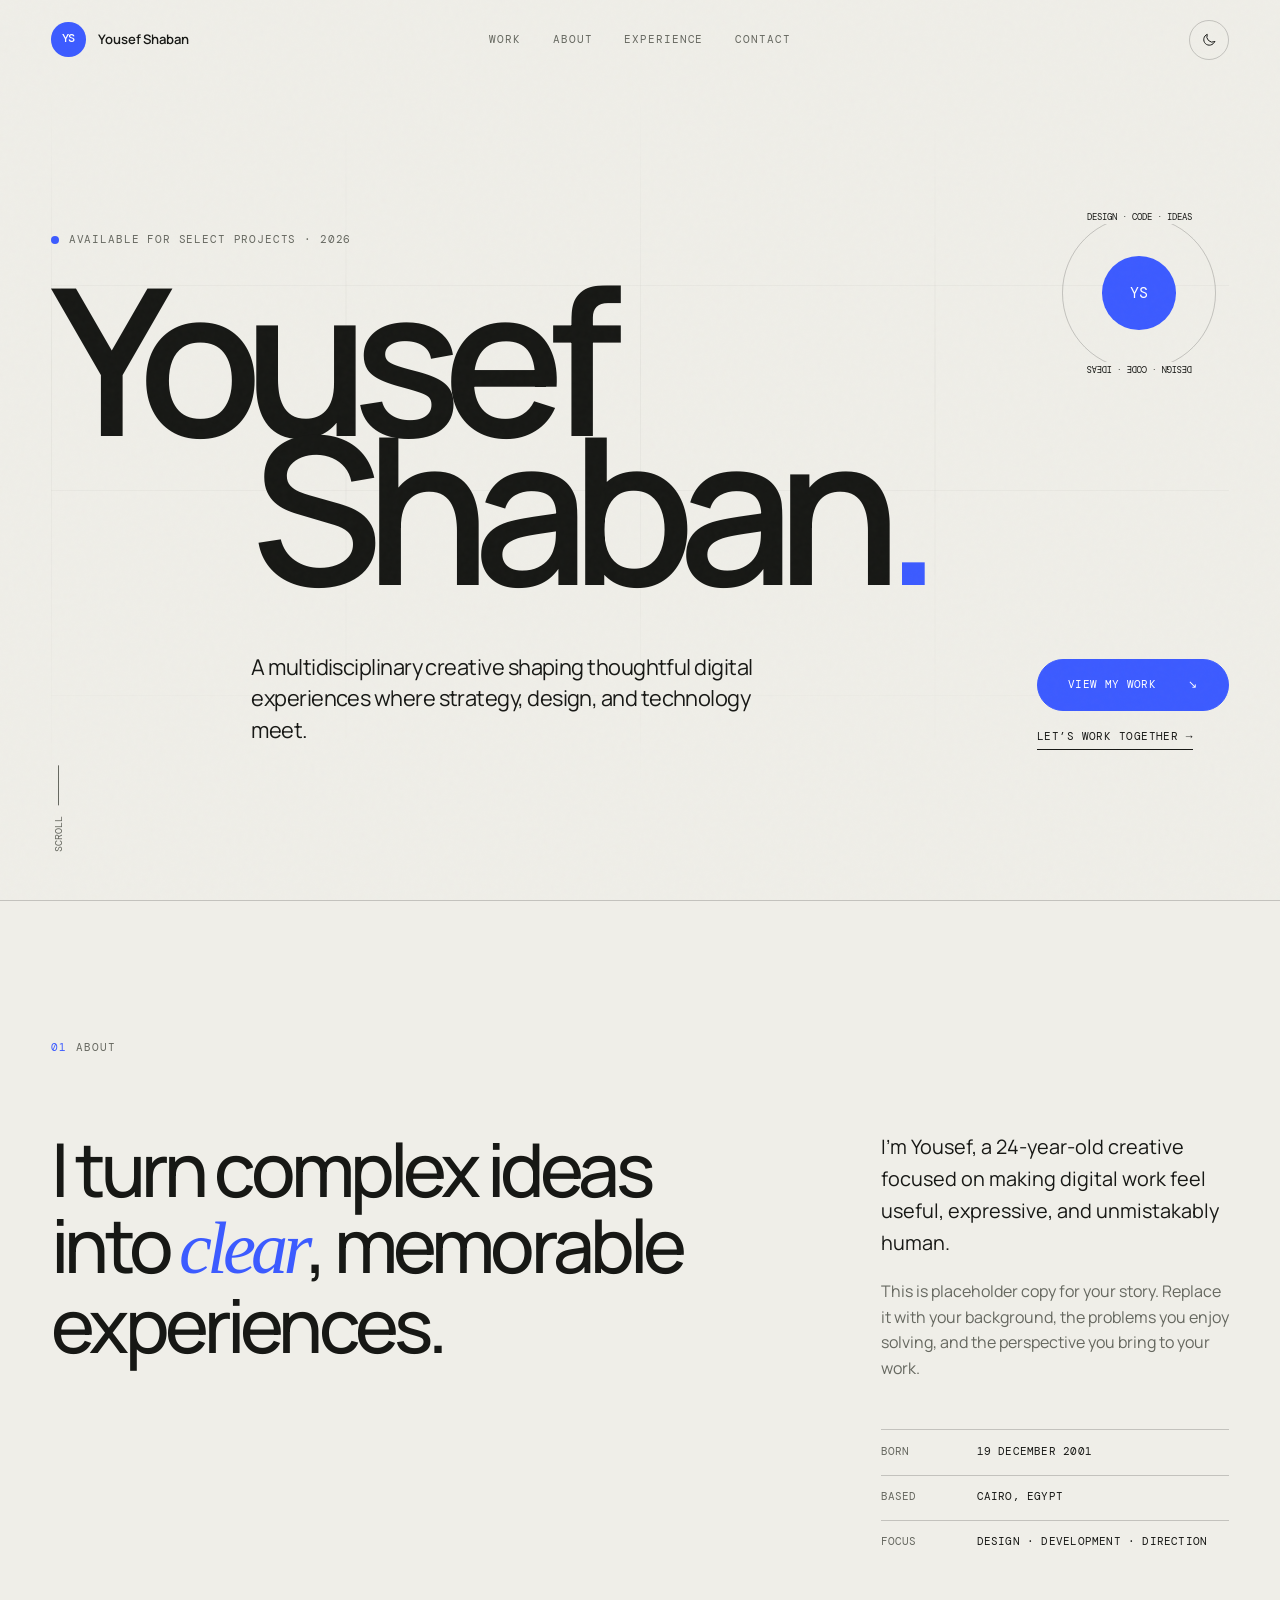
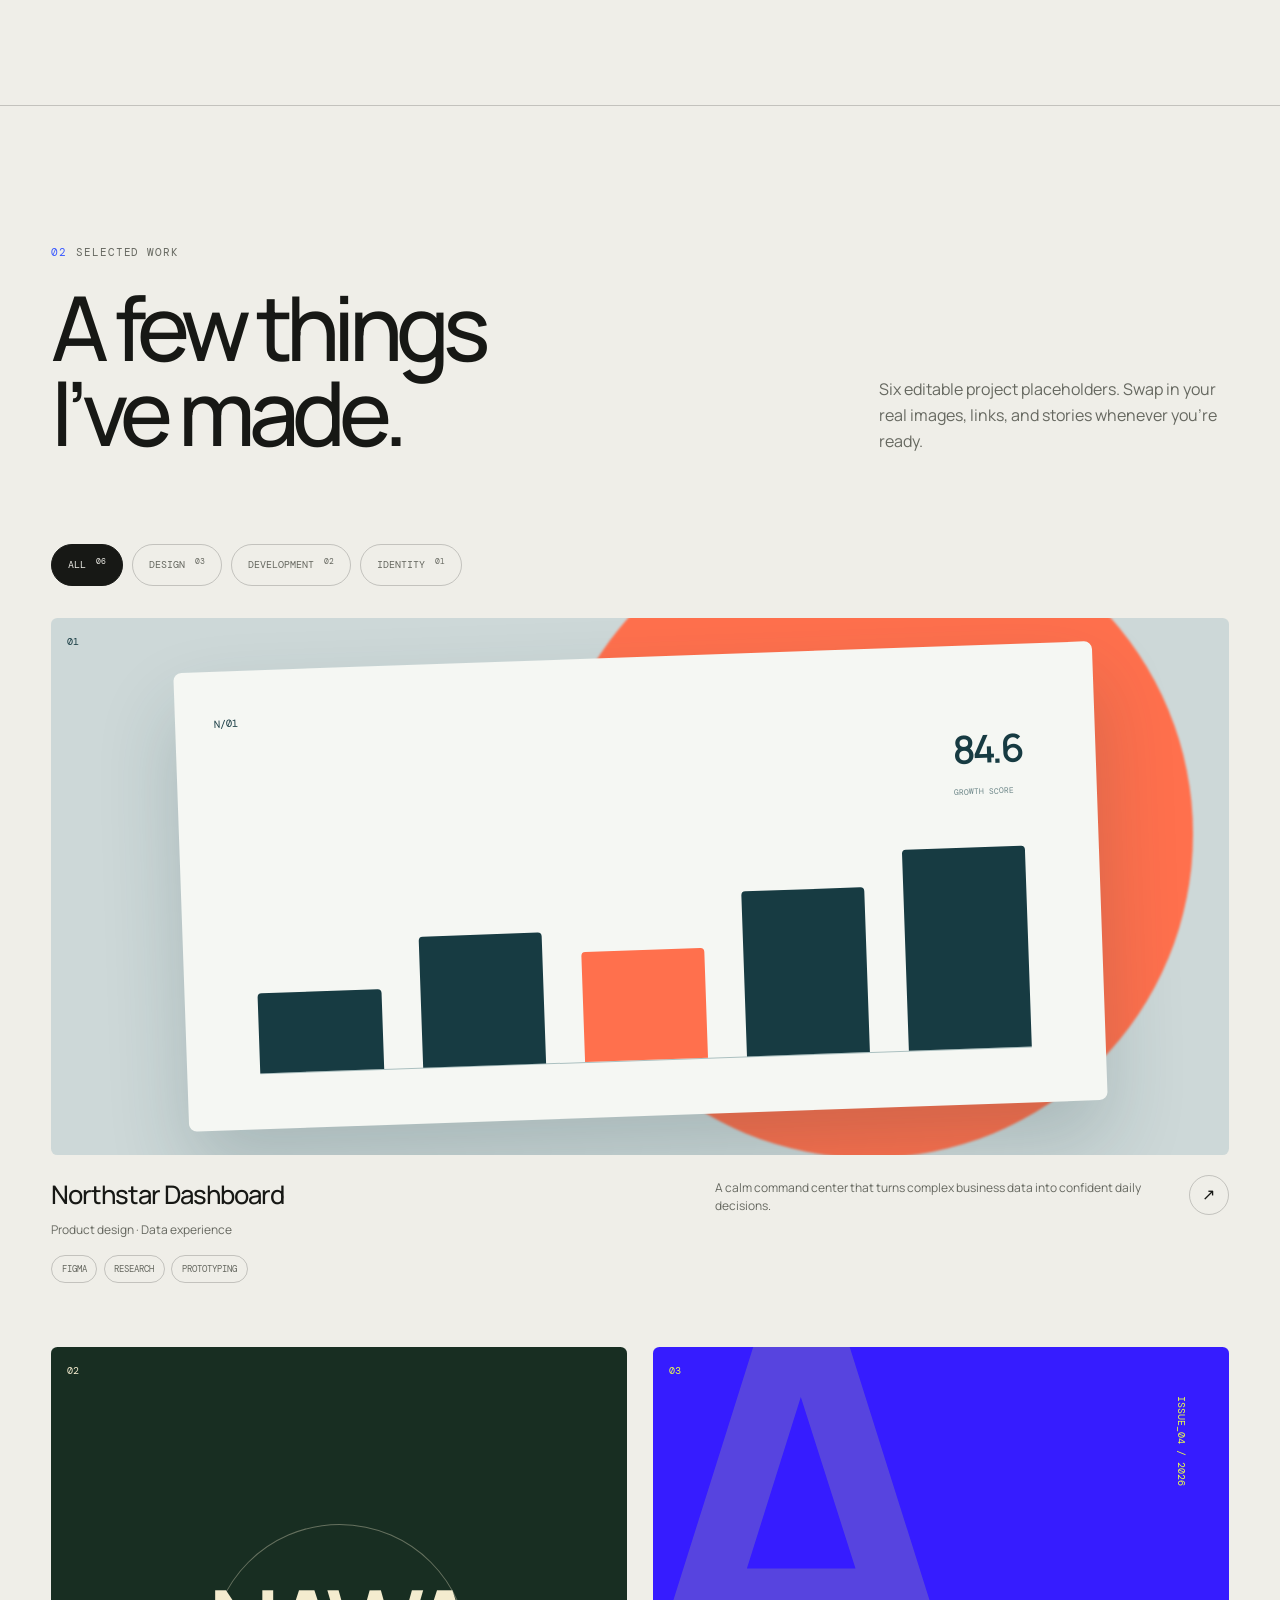
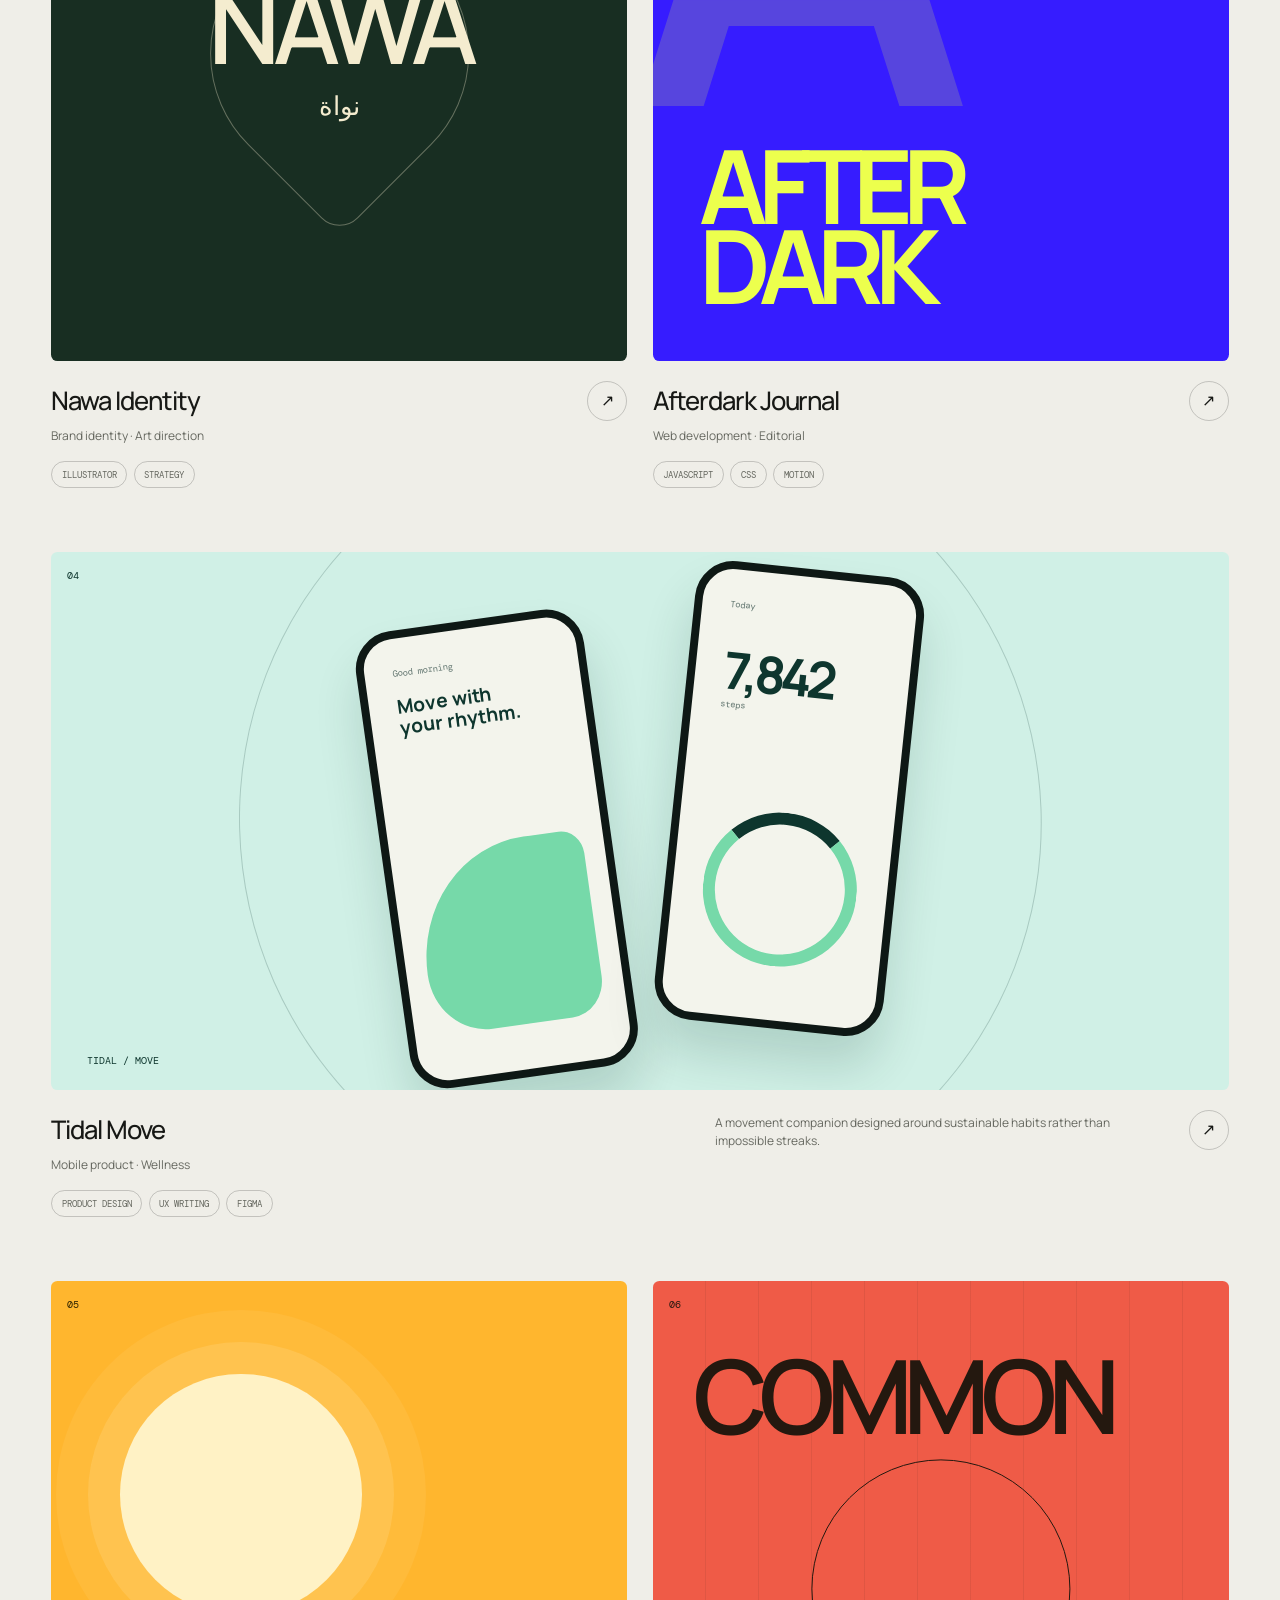
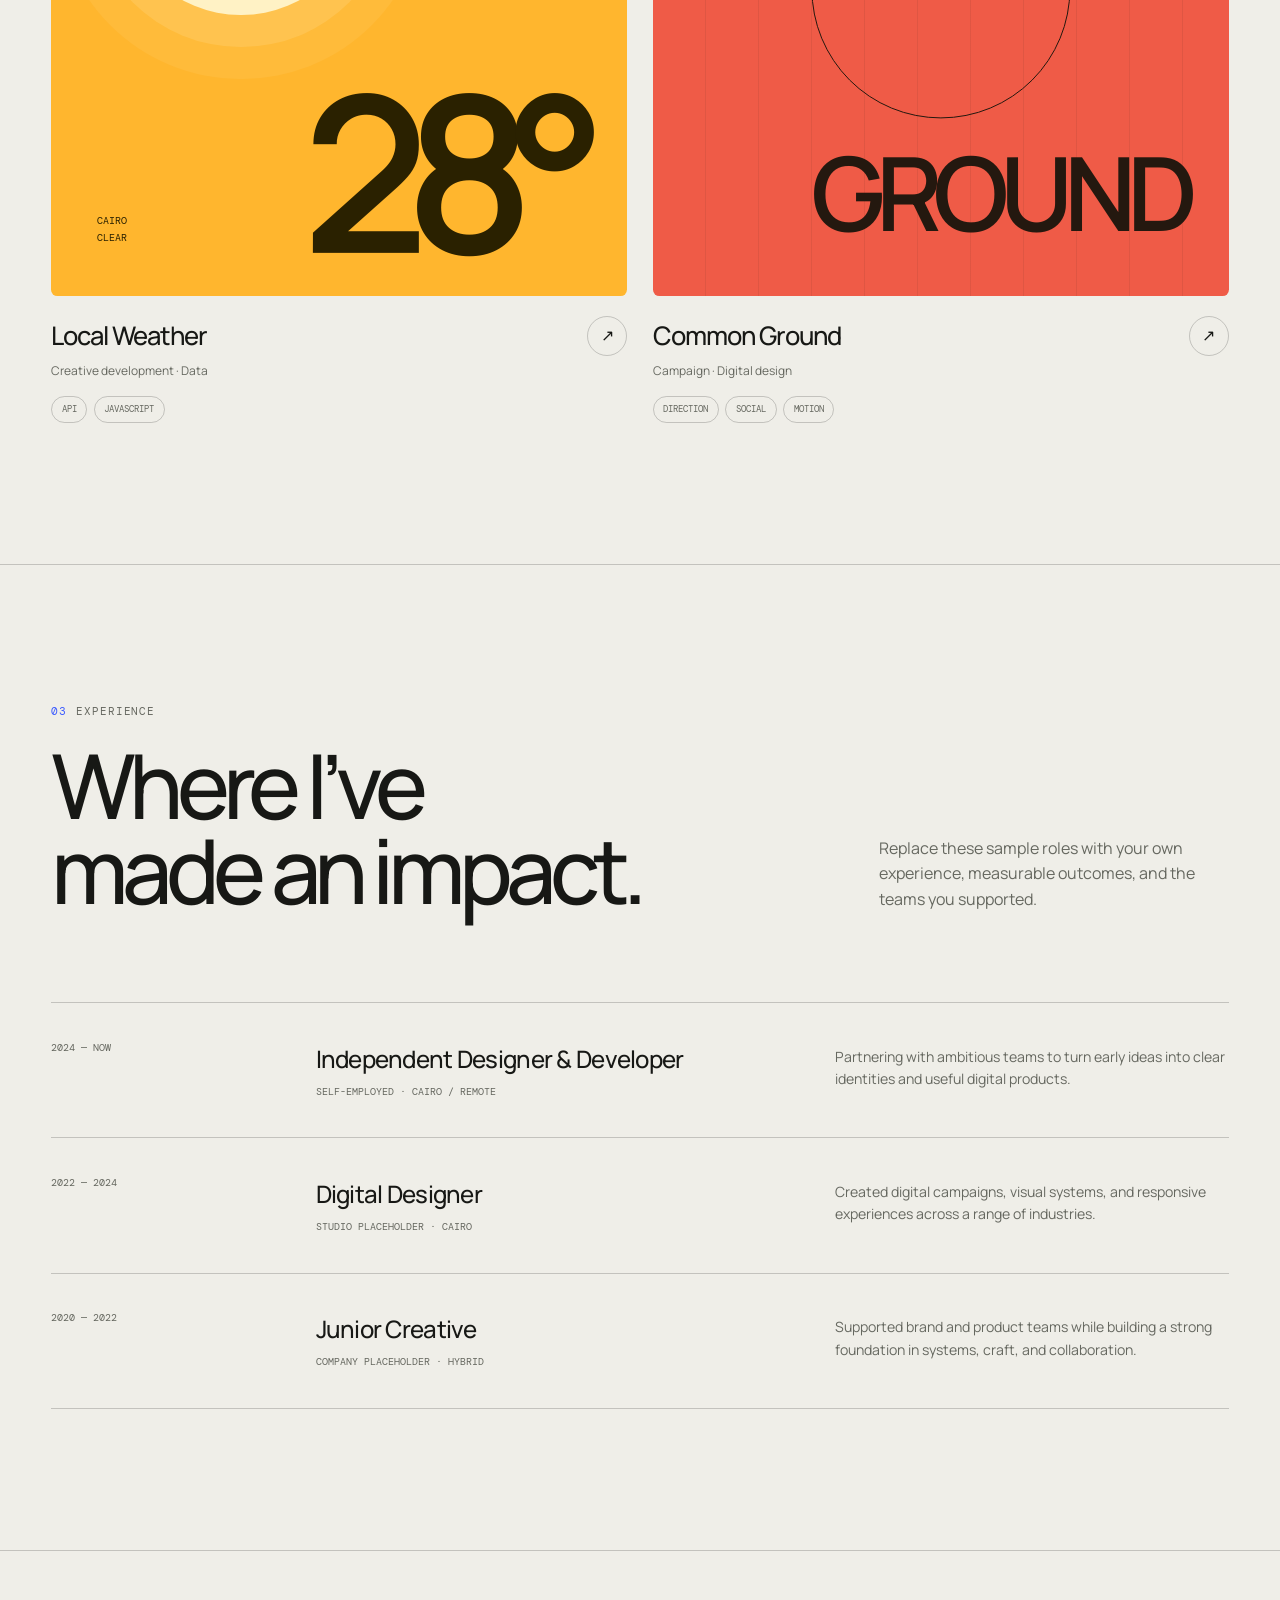
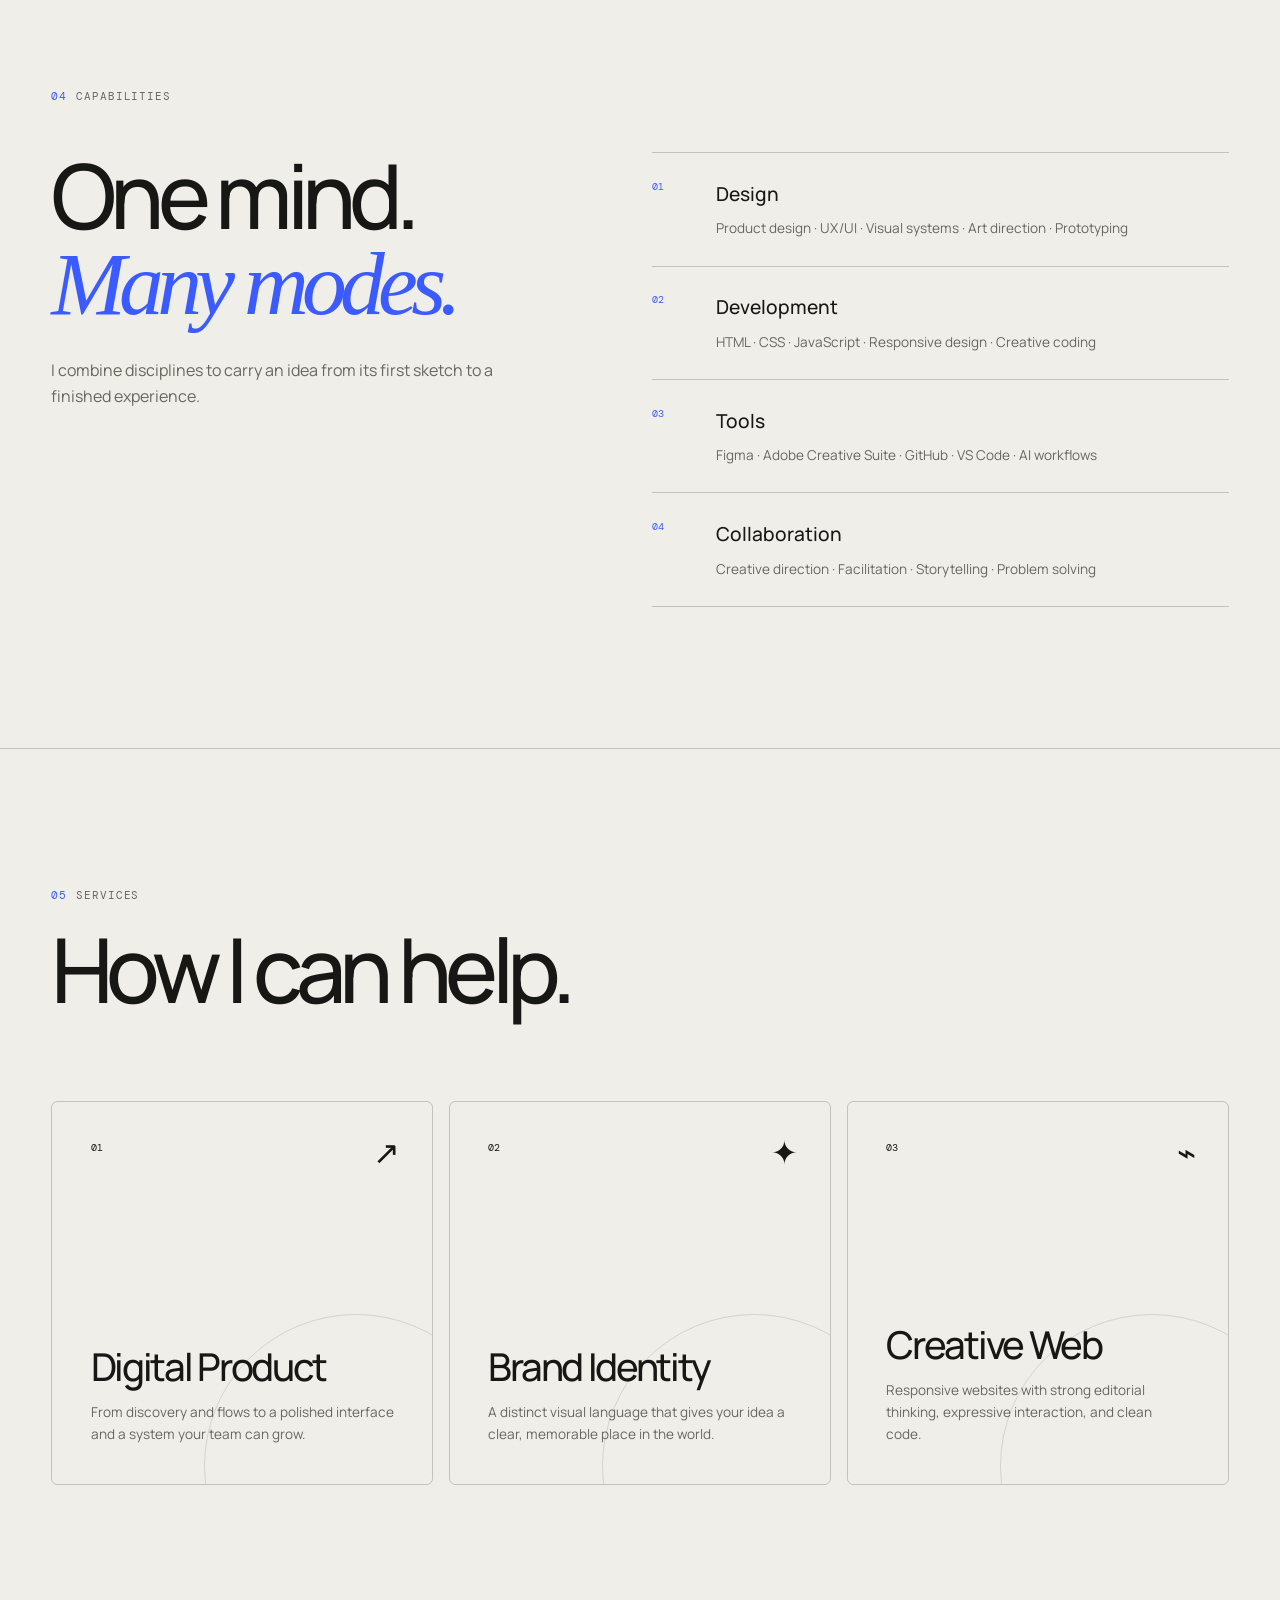
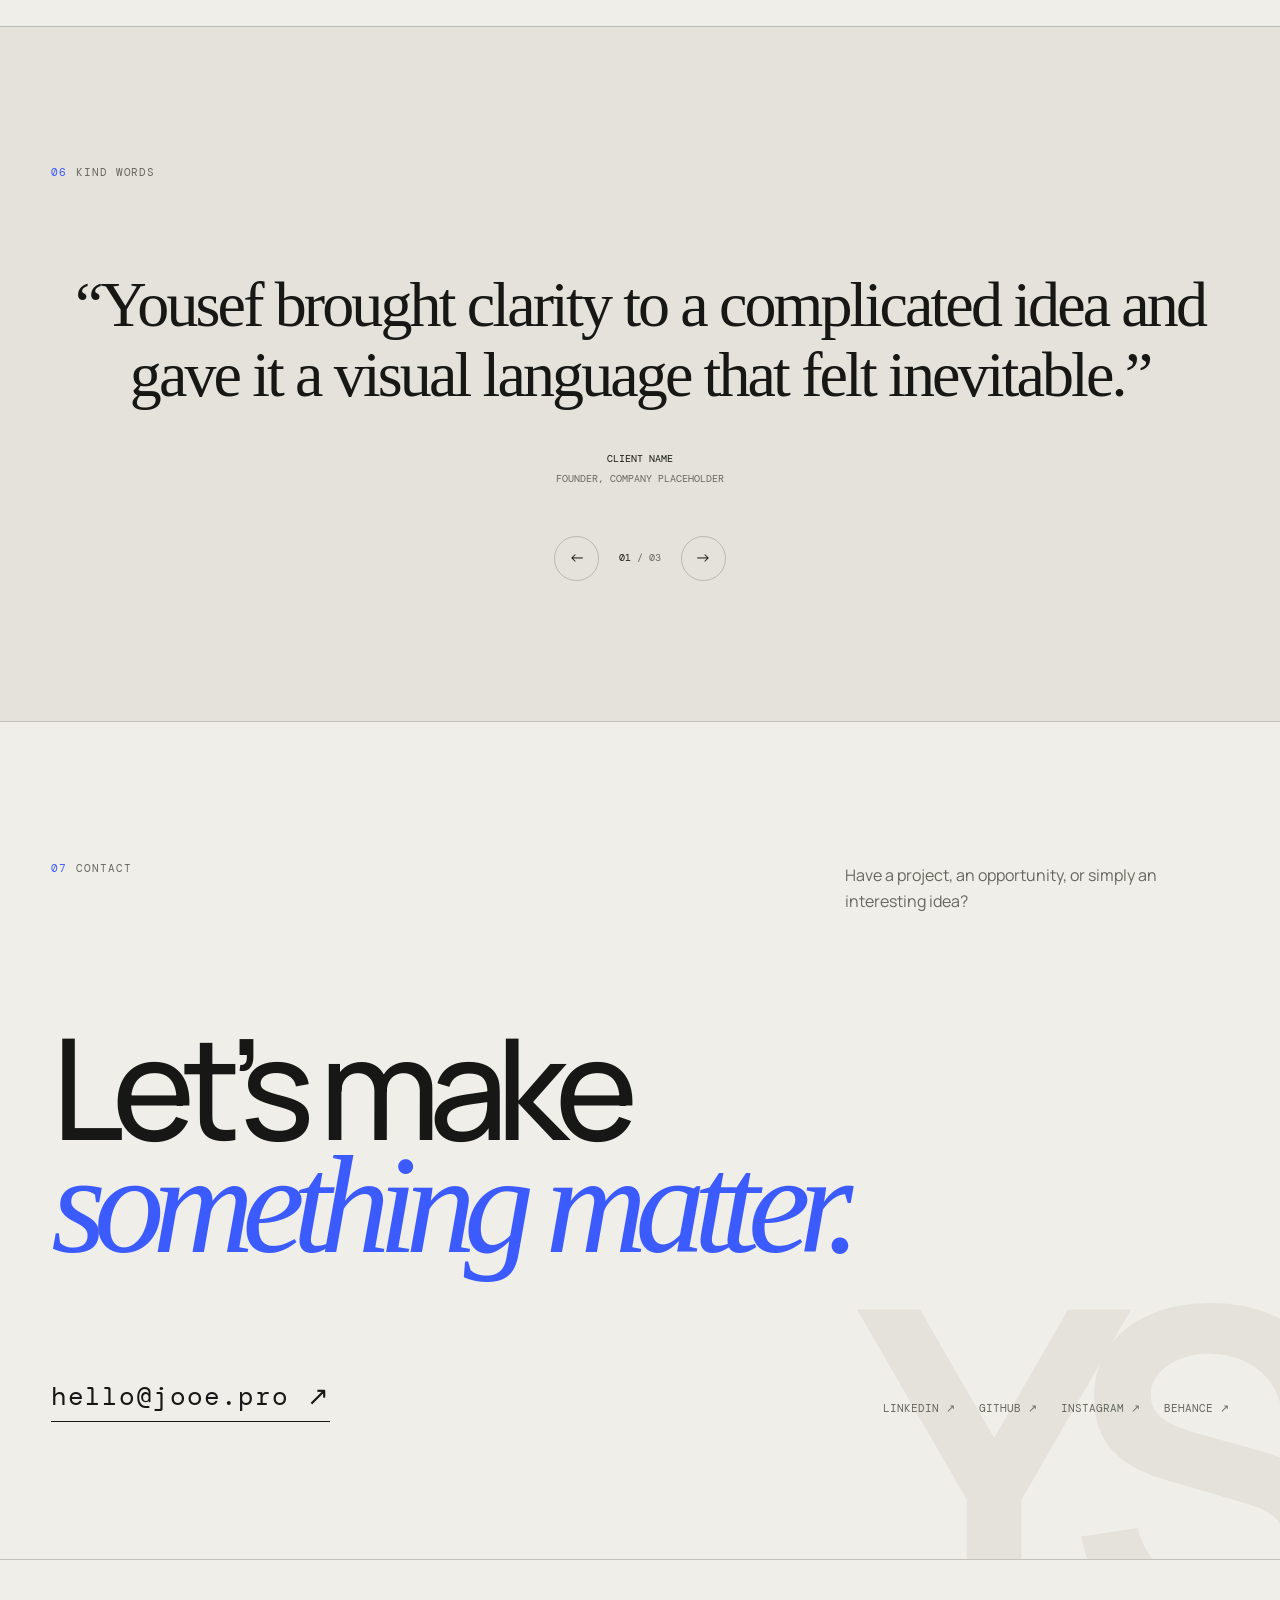
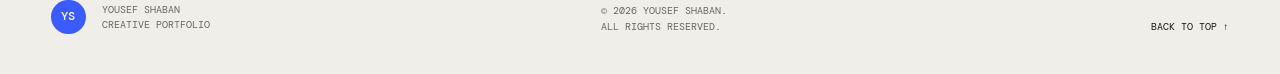
==== index.html @ 28bde8a8 "Add files via upload" ====
<!doctype html>
<html lang="en" data-theme="dark">
  <head>
    <meta charset="UTF-8" />
    <meta name="viewport" content="width=device-width, initial-scale=1" />
    <meta
      name="description"
      content="The personal portfolio of Yousef Shaban — selected work, experience, skills, and creative services."
    />
    <meta name="author" content="Yousef Shaban" />
    <meta name="theme-color" content="#10110f" />
    <meta property="og:type" content="website" />
    <meta property="og:url" content="https://jooe.pro/" />
    <meta property="og:title" content="Yousef Shaban — Portfolio" />
    <meta
      property="og:description"
      content="Selected work, experience, and ideas by Yousef Shaban."
    />
    <meta property="og:image" content="https://jooe.pro/assets/social-preview.svg" />
    <meta name="twitter:card" content="summary_large_image" />
    <link rel="canonical" href="https://jooe.pro/" />
    <link rel="icon" href="assets/favicon.svg" type="image/svg+xml" />
    <link rel="preconnect" href="https://fonts.googleapis.com" />
    <link rel="preconnect" href="https://fonts.gstatic.com" crossorigin />
    <link
      href="https://fonts.googleapis.com/css2?family=DM+Mono:wght@300;400;500&family=Manrope:wght@400;500;600;700&display=swap"
      rel="stylesheet"
    />
    <link rel="stylesheet" href="styles.css" />
    <script src="script.js" defer></script>
    <title>Yousef Shaban — Portfolio</title>
  </head>

  <body>
    <a class="skip-link" href="#main">Skip to content</a>

    <div class="noise" aria-hidden="true"></div>
    <div class="cursor-glow" aria-hidden="true"></div>

    <header class="site-header" data-header>
      <a class="wordmark" href="#top" aria-label="Yousef Shaban, back to top">
        <span class="wordmark-mark">YS</span>
        <span class="wordmark-name">Yousef Shaban</span>
      </a>

      <nav class="desktop-nav" aria-label="Primary navigation">
        <a href="#work">Work</a>
        <a href="#about">About</a>
        <a href="#experience">Experience</a>
        <a href="#contact">Contact</a>
      </nav>

      <div class="header-actions">
        <button class="icon-button theme-toggle" type="button" aria-label="Switch to light theme" data-theme-toggle>
          <svg class="sun-icon" viewBox="0 0 24 24" aria-hidden="true">
            <circle cx="12" cy="12" r="4"></circle>
            <path d="M12 2v2M12 20v2M4.93 4.93l1.42 1.42M17.65 17.65l1.42 1.42M2 12h2M20 12h2M4.93 19.07l1.42-1.42M17.65 6.35l1.42-1.42"></path>
          </svg>
          <svg class="moon-icon" viewBox="0 0 24 24" aria-hidden="true">
            <path d="M20.5 14.6A8.5 8.5 0 0 1 9.4 3.5 8.5 8.5 0 1 0 20.5 14.6Z"></path>
          </svg>
        </button>
        <button
          class="menu-toggle"
          type="button"
          aria-label="Open navigation"
          aria-controls="mobile-menu"
          aria-expanded="false"
          data-menu-toggle
        >
          <span></span><span></span>
        </button>
      </div>
    </header>

    <div class="mobile-menu" id="mobile-menu" aria-hidden="true" data-mobile-menu>
      <nav aria-label="Mobile navigation">
        <a href="#work"><span>01</span>Work</a>
        <a href="#about"><span>02</span>About</a>
        <a href="#experience"><span>03</span>Experience</a>
        <a href="#contact"><span>04</span>Contact</a>
      </nav>
      <p>Based in Cairo · Available worldwide</p>
    </div>

    <main id="main">
      <section class="hero section-shell" id="top" aria-labelledby="hero-title">
        <div class="hero-meta reveal">
          <span class="availability-dot" aria-hidden="true"></span>
          Available for select projects · 2026
        </div>

        <h1 id="hero-title" class="hero-title" aria-label="Yousef Shaban, multidisciplinary creative">
          <span class="title-line reveal">Yousef</span>
          <span class="title-line title-line-offset reveal">Shaban<span class="accent-dot">.</span></span>
        </h1>

        <div class="hero-bottom reveal">
          <p class="hero-intro">
            A multidisciplinary creative shaping thoughtful digital experiences where strategy, design,
            and technology meet.
          </p>
          <div class="hero-actions">
            <a class="button button-primary" href="#work">View my work <span aria-hidden="true">↘</span></a>
            <a class="text-link" href="#contact">Let’s work together <span aria-hidden="true">→</span></a>
          </div>
        </div>

        <div class="hero-orbit" aria-hidden="true">
          <div class="orbit-copy">DESIGN · CODE · IDEAS · MOTION · </div>
          <div class="orbit-center">YS</div>
        </div>

        <a class="scroll-cue" href="#about" aria-label="Scroll to about section">
          <span>Scroll</span><span class="scroll-line"></span>
        </a>
      </section>

      <section class="about section-shell section-pad" id="about" aria-labelledby="about-title">
        <div class="section-kicker reveal"><span>01</span>About</div>
        <div class="about-grid">
          <h2 id="about-title" class="display-copy reveal">
            I turn complex ideas into <em>clear</em>, memorable experiences.
          </h2>
          <div class="about-copy reveal">
            <p>
              I’m Yousef, a <span data-age aria-label="current age">24</span>-year-old creative focused on
              making digital work feel useful, expressive, and unmistakably human.
            </p>
            <p>
              This is placeholder copy for your story. Replace it with your background, the problems you
              enjoy solving, and the perspective you bring to your work.
            </p>
            <dl class="fact-list">
              <div><dt>Born</dt><dd>19 December 2001</dd></div>
              <div><dt>Based</dt><dd>Cairo, Egypt</dd></div>
              <div><dt>Focus</dt><dd>Design · Development · Direction</dd></div>
            </dl>
          </div>
        </div>
      </section>

      <section class="work section-shell section-pad" id="work" aria-labelledby="work-title">
        <div class="section-heading reveal">
          <div>
            <div class="section-kicker"><span>02</span>Selected work</div>
            <h2 id="work-title">A few things<br />I’ve made.</h2>
          </div>
          <p>Six editable project placeholders. Swap in your real images, links, and stories whenever you’re ready.</p>
        </div>

        <div class="filter-bar reveal" role="group" aria-label="Filter projects">
          <button class="filter-button is-active" type="button" data-filter="all" aria-pressed="true">All <sup>06</sup></button>
          <button class="filter-button" type="button" data-filter="design" aria-pressed="false">Design <sup>03</sup></button>
          <button class="filter-button" type="button" data-filter="development" aria-pressed="false">Development <sup>02</sup></button>
          <button class="filter-button" type="button" data-filter="identity" aria-pressed="false">Identity <sup>01</sup></button>
        </div>

        <div class="project-grid">
          <article class="project-card project-card-wide reveal" data-category="design">
            <a href="#" aria-label="View Northstar Dashboard project" data-placeholder-link>
              <div class="project-visual visual-northstar">
                <div class="mock-window">
                  <span class="mock-logo">N/01</span>
                  <div class="mock-chart"><i></i><i></i><i></i><i></i><i></i></div>
                  <div class="mock-stat">84.6<small>Growth score</small></div>
                </div>
                <span class="project-index">01</span>
              </div>
              <div class="project-info">
                <div><h3>Northstar Dashboard</h3><p>Product design · Data experience</p></div>
                <p class="project-description">A calm command center that turns complex business data into confident daily decisions.</p>
                <span class="project-arrow" aria-hidden="true">↗</span>
              </div>
              <ul class="tag-list" aria-label="Tools used"><li>Figma</li><li>Research</li><li>Prototyping</li></ul>
            </a>
          </article>

          <article class="project-card reveal" data-category="identity">
            <a href="#" aria-label="View Nawa identity project" data-placeholder-link>
              <div class="project-visual visual-nawa">
                <span class="nawa-word">NAWA</span>
                <span class="nawa-arabic" lang="ar">نواة</span>
                <span class="project-index">02</span>
              </div>
              <div class="project-info">
                <div><h3>Nawa Identity</h3><p>Brand identity · Art direction</p></div>
                <span class="project-arrow" aria-hidden="true">↗</span>
              </div>
              <ul class="tag-list" aria-label="Tools used"><li>Illustrator</li><li>Strategy</li></ul>
            </a>
          </article>

          <article class="project-card reveal" data-category="development">
            <a href="#" aria-label="View Afterdark editorial project" data-placeholder-link>
              <div class="project-visual visual-afterdark">
                <span class="afterdark-a">A</span>
                <span class="afterdark-title">AFTER<br />DARK</span>
                <span class="afterdark-code">ISSUE_04 / 2026</span>
                <span class="project-index">03</span>
              </div>
              <div class="project-info">
                <div><h3>Afterdark Journal</h3><p>Web development · Editorial</p></div>
                <span class="project-arrow" aria-hidden="true">↗</span>
              </div>
              <ul class="tag-list" aria-label="Tools used"><li>JavaScript</li><li>CSS</li><li>Motion</li></ul>
            </a>
          </article>

          <article class="project-card project-card-wide reveal" data-category="design">
            <a href="#" aria-label="View Tidal mobile app project" data-placeholder-link>
              <div class="project-visual visual-tidal">
                <div class="phone phone-one"><span>Good morning</span><b>Move with<br />your rhythm.</b><i></i></div>
                <div class="phone phone-two"><span>Today</span><b>7,842</b><small>steps</small><div class="phone-ring"></div></div>
                <span class="tidal-type">TIDAL / MOVE</span>
                <span class="project-index">04</span>
              </div>
              <div class="project-info">
                <div><h3>Tidal Move</h3><p>Mobile product · Wellness</p></div>
                <p class="project-description">A movement companion designed around sustainable habits rather than impossible streaks.</p>
                <span class="project-arrow" aria-hidden="true">↗</span>
              </div>
              <ul class="tag-list" aria-label="Tools used"><li>Product design</li><li>UX writing</li><li>Figma</li></ul>
            </a>
          </article>

          <article class="project-card reveal" data-category="development">
            <a href="#" aria-label="View Local Weather project" data-placeholder-link>
              <div class="project-visual visual-weather">
                <div class="weather-sun"></div>
                <span class="weather-temp">28°</span>
                <span class="weather-place">CAIRO<br />CLEAR</span>
                <span class="project-index">05</span>
              </div>
              <div class="project-info">
                <div><h3>Local Weather</h3><p>Creative development · Data</p></div>
                <span class="project-arrow" aria-hidden="true">↗</span>
              </div>
              <ul class="tag-list" aria-label="Tools used"><li>API</li><li>JavaScript</li></ul>
            </a>
          </article>

          <article class="project-card reveal" data-category="design">
            <a href="#" aria-label="View Common Ground campaign project" data-placeholder-link>
              <div class="project-visual visual-common">
                <span class="common-one">COMMON</span><span class="common-two">GROUND</span>
                <div class="common-circle"></div>
                <span class="project-index">06</span>
              </div>
              <div class="project-info">
                <div><h3>Common Ground</h3><p>Campaign · Digital design</p></div>
                <span class="project-arrow" aria-hidden="true">↗</span>
              </div>
              <ul class="tag-list" aria-label="Tools used"><li>Direction</li><li>Social</li><li>Motion</li></ul>
            </a>
          </article>
        </div>
      </section>

      <section class="experience section-shell section-pad" id="experience" aria-labelledby="experience-title">
        <div class="section-heading reveal">
          <div>
            <div class="section-kicker"><span>03</span>Experience</div>
            <h2 id="experience-title">Where I’ve<br />made an impact.</h2>
          </div>
          <p>Replace these sample roles with your own experience, measurable outcomes, and the teams you supported.</p>
        </div>

        <div class="timeline">
          <article class="timeline-item reveal">
            <span class="timeline-date">2024 — Now</span>
            <div><h3>Independent Designer & Developer</h3><p>Self-employed · Cairo / Remote</p></div>
            <p>Partnering with ambitious teams to turn early ideas into clear identities and useful digital products.</p>
          </article>
          <article class="timeline-item reveal">
            <span class="timeline-date">2022 — 2024</span>
            <div><h3>Digital Designer</h3><p>Studio Placeholder · Cairo</p></div>
            <p>Created digital campaigns, visual systems, and responsive experiences across a range of industries.</p>
          </article>
          <article class="timeline-item reveal">
            <span class="timeline-date">2020 — 2022</span>
            <div><h3>Junior Creative</h3><p>Company Placeholder · Hybrid</p></div>
            <p>Supported brand and product teams while building a strong foundation in systems, craft, and collaboration.</p>
          </article>
        </div>
      </section>

      <section class="skills section-shell section-pad" id="skills" aria-labelledby="skills-title">
        <div class="section-kicker reveal"><span>04</span>Capabilities</div>
        <div class="skills-grid">
          <div class="skills-intro reveal">
            <h2 id="skills-title">One mind.<br /><em>Many modes.</em></h2>
            <p>I combine disciplines to carry an idea from its first sketch to a finished experience.</p>
          </div>
          <div class="skill-groups">
            <article class="skill-group reveal"><span>01</span><div><h3>Design</h3><p>Product design · UX/UI · Visual systems · Art direction · Prototyping</p></div></article>
            <article class="skill-group reveal"><span>02</span><div><h3>Development</h3><p>HTML · CSS · JavaScript · Responsive design · Creative coding</p></div></article>
            <article class="skill-group reveal"><span>03</span><div><h3>Tools</h3><p>Figma · Adobe Creative Suite · GitHub · VS Code · AI workflows</p></div></article>
            <article class="skill-group reveal"><span>04</span><div><h3>Collaboration</h3><p>Creative direction · Facilitation · Storytelling · Problem solving</p></div></article>
          </div>
        </div>
      </section>

      <section class="services section-shell section-pad" id="services" aria-labelledby="services-title">
        <div class="section-heading reveal">
          <div>
            <div class="section-kicker"><span>05</span>Services</div>
            <h2 id="services-title">How I can help.</h2>
          </div>
        </div>
        <div class="service-grid">
          <article class="service-card reveal"><span>01</span><h3>Digital Product</h3><p>From discovery and flows to a polished interface and a system your team can grow.</p><div class="service-icon" aria-hidden="true">↗</div></article>
          <article class="service-card reveal"><span>02</span><h3>Brand Identity</h3><p>A distinct visual language that gives your idea a clear, memorable place in the world.</p><div class="service-icon" aria-hidden="true">✦</div></article>
          <article class="service-card reveal"><span>03</span><h3>Creative Web</h3><p>Responsive websites with strong editorial thinking, expressive interaction, and clean code.</p><div class="service-icon" aria-hidden="true">⌁</div></article>
        </div>
      </section>

      <section class="testimonials section-shell section-pad" id="testimonials" aria-labelledby="testimonials-title">
        <div class="section-kicker reveal"><span>06</span>Kind words</div>
        <h2 id="testimonials-title" class="sr-only">Testimonials</h2>
        <div class="testimonial-stage reveal" data-testimonial-stage>
          <figure class="testimonial is-active">
            <blockquote>“Yousef brought clarity to a complicated idea and gave it a visual language that felt inevitable.”</blockquote>
            <figcaption><span>Client Name</span>Founder, Company Placeholder</figcaption>
          </figure>
          <figure class="testimonial">
            <blockquote>“The work was thoughtful, fast, and beautifully detailed—from the first conversation to the final handoff.”</blockquote>
            <figcaption><span>Collaborator Name</span>Creative Director, Studio Placeholder</figcaption>
          </figure>
          <figure class="testimonial">
            <blockquote>“A rare mix of strategic thinking and hands-on craft. The result gave our team a new level of confidence.”</blockquote>
            <figcaption><span>Partner Name</span>Product Lead, Company Placeholder</figcaption>
          </figure>
          <div class="testimonial-controls" aria-label="Testimonial controls">
            <button type="button" data-testimonial-prev aria-label="Previous testimonial">←</button>
            <span><b data-testimonial-current>01</b> / 03</span>
            <button type="button" data-testimonial-next aria-label="Next testimonial">→</button>
          </div>
        </div>
      </section>

      <section class="contact section-shell section-pad" id="contact" aria-labelledby="contact-title">
        <div class="contact-top reveal">
          <div class="section-kicker"><span>07</span>Contact</div>
          <p>Have a project, an opportunity, or simply an interesting idea?</p>
        </div>
        <h2 id="contact-title" class="contact-title reveal">Let’s make<br /><em>something matter.</em></h2>
        <div class="contact-actions reveal">
          <!-- EDIT: Replace hello@jooe.pro with your real email address. -->
          <a class="contact-email" href="mailto:hello@jooe.pro">hello@jooe.pro <span aria-hidden="true">↗</span></a>
          <div class="social-links" aria-label="Social media links">
            <!-- EDIT: Replace # with your social profile URLs. -->
            <a href="#" data-placeholder-link>LinkedIn ↗</a>
            <a href="https://github.com/ujooe" target="_blank" rel="noreferrer">GitHub ↗</a>
            <a href="#" data-placeholder-link>Instagram ↗</a>
            <a href="#" data-placeholder-link>Behance ↗</a>
          </div>
        </div>
      </section>
    </main>

    <footer class="site-footer section-shell">
      <div><span class="wordmark-mark">YS</span><p>Yousef Shaban<br />Creative portfolio</p></div>
      <p>© <span data-year>2026</span> Yousef Shaban.<br />All rights reserved.</p>
      <a href="#top">Back to top ↑</a>
    </footer>

    <div class="toast" role="status" aria-live="polite" data-toast>Replace this placeholder link with your own.</div>
  </body>
</html>
---- styles.css ----
:root {
  --bg: #10110f;
  --surface: #181a17;
  --surface-2: #20221e;
  --text: #f2f1ea;
  --muted: #a5a79f;
  --line: rgba(242, 241, 234, 0.17);
  --accent: #d9ff43;
  --accent-ink: #10110f;
  --orange: #ff6b35;
  --header-bg: rgba(16, 17, 15, 0.82);
  --font-display: "Manrope", Arial, sans-serif;
  --font-mono: "DM Mono", Consolas, monospace;
  --page-pad: clamp(1.25rem, 4vw, 4.5rem);
  --radius: 0.4rem;
  --ease: cubic-bezier(0.16, 1, 0.3, 1);
}

[data-theme="light"] {
  --bg: #efeee8;
  --surface: #e4e2da;
  --surface-2: #d8d6cc;
  --text: #171815;
  --muted: #666860;
  --line: rgba(23, 24, 21, 0.2);
  --accent: #3c5bff;
  --accent-ink: #ffffff;
  --orange: #e24b1a;
  --header-bg: rgba(239, 238, 232, 0.85);
}

*,
*::before,
*::after {
  box-sizing: border-box;
}

html {
  scroll-behavior: smooth;
  scroll-padding-top: 5rem;
}

body {
  margin: 0;
  background: var(--bg);
  color: var(--text);
  font-family: var(--font-display);
  font-size: 1rem;
  line-height: 1.6;
  transition: background 300ms ease, color 300ms ease;
  overflow-x: hidden;
}

body.menu-open {
  overflow: hidden;
}

::selection {
  background: var(--accent);
  color: var(--accent-ink);
}

a {
  color: inherit;
  text-decoration: none;
}

button,
a {
  -webkit-tap-highlight-color: transparent;
}

button {
  color: inherit;
  font: inherit;
}

img,
svg {
  display: block;
  max-width: 100%;
}

.sr-only {
  position: absolute;
  width: 1px;
  height: 1px;
  padding: 0;
  margin: -1px;
  overflow: hidden;
  clip: rect(0, 0, 0, 0);
  white-space: nowrap;
  border: 0;
}

.skip-link {
  position: fixed;
  left: 1rem;
  top: -5rem;
  z-index: 200;
  padding: 0.75rem 1rem;
  background: var(--accent);
  color: var(--accent-ink);
  font-family: var(--font-mono);
  font-size: 0.75rem;
  transition: top 180ms ease;
}

.skip-link:focus {
  top: 1rem;
}

.noise {
  position: fixed;
  inset: 0;
  z-index: 100;
  pointer-events: none;
  opacity: 0.04;
  background-image: url("data:image/svg+xml,%3Csvg viewBox='0 0 180 180' xmlns='http://www.w3.org/2000/svg'%3E%3Cfilter id='n'%3E%3CfeTurbulence type='fractalNoise' baseFrequency='.9' numOctaves='3' stitchTiles='stitch'/%3E%3C/filter%3E%3Crect width='100%25' height='100%25' filter='url(%23n)' opacity='.55'/%3E%3C/svg%3E");
}

.cursor-glow {
  position: fixed;
  left: 0;
  top: 0;
  z-index: -1;
  width: 30rem;
  height: 30rem;
  border-radius: 50%;
  pointer-events: none;
  transform: translate(-50%, -50%);
  background: radial-gradient(circle, color-mix(in srgb, var(--accent) 9%, transparent), transparent 68%);
  opacity: 0;
  transition: opacity 300ms ease;
}

@media (pointer: fine) {
  body:hover .cursor-glow {
    opacity: 1;
  }
}

.section-shell {
  width: min(100%, 100rem);
  margin-inline: auto;
  padding-inline: var(--page-pad);
}

.section-pad {
  padding-top: clamp(6.5rem, 11vw, 11rem);
  padding-bottom: clamp(6.5rem, 11vw, 11rem);
  border-top: 1px solid var(--line);
}

.site-header {
  position: fixed;
  inset: 0 0 auto;
  z-index: 90;
  height: 5rem;
  display: grid;
  grid-template-columns: 1fr auto 1fr;
  align-items: center;
  padding-inline: var(--page-pad);
  background: var(--header-bg);
  border-bottom: 1px solid transparent;
  backdrop-filter: blur(18px);
  transition: transform 350ms var(--ease), border-color 250ms ease;
}

.site-header.is-scrolled {
  border-color: var(--line);
}

.site-header.is-hidden {
  transform: translateY(-100%);
}

.wordmark {
  display: inline-flex;
  align-items: center;
  gap: 0.8rem;
  width: max-content;
  font-size: 0.82rem;
  font-weight: 600;
  letter-spacing: -0.01em;
}

.wordmark-mark {
  display: inline-grid;
  place-items: center;
  width: 2.15rem;
  height: 2.15rem;
  border-radius: 50%;
  background: var(--accent);
  color: var(--accent-ink);
  font-family: var(--font-mono);
  font-size: 0.72rem;
  font-weight: 500;
}

.desktop-nav {
  display: flex;
  align-items: center;
  gap: 2rem;
  font-family: var(--font-mono);
  font-size: 0.7rem;
  text-transform: uppercase;
  letter-spacing: 0.08em;
}

.desktop-nav a {
  position: relative;
  color: var(--muted);
  transition: color 180ms ease;
}

.desktop-nav a::after {
  content: "";
  position: absolute;
  inset: auto 0 -0.4rem;
  height: 1px;
  background: var(--accent);
  transform: scaleX(0);
  transform-origin: right;
  transition: transform 300ms var(--ease);
}

.desktop-nav a:hover,
.desktop-nav a:focus-visible {
  color: var(--text);
}

.desktop-nav a:hover::after,
.desktop-nav a:focus-visible::after {
  transform: scaleX(1);
  transform-origin: left;
}

.header-actions {
  display: flex;
  justify-self: end;
  align-items: center;
  gap: 0.75rem;
}

.icon-button,
.menu-toggle {
  display: grid;
  place-items: center;
  width: 2.5rem;
  height: 2.5rem;
  padding: 0;
  border: 1px solid var(--line);
  border-radius: 50%;
  background: transparent;
  cursor: pointer;
  transition: background 180ms ease, border-color 180ms ease;
}

.icon-button:hover,
.icon-button:focus-visible,
.menu-toggle:hover,
.menu-toggle:focus-visible {
  border-color: var(--text);
  background: var(--surface);
}

.theme-toggle svg {
  width: 1rem;
  fill: none;
  stroke: currentColor;
  stroke-width: 1.5;
  stroke-linecap: round;
}

.moon-icon,
[data-theme="light"] .sun-icon {
  display: none;
}

[data-theme="light"] .moon-icon {
  display: block;
}

.menu-toggle {
  display: none;
  position: relative;
}

.menu-toggle span {
  position: absolute;
  width: 0.9rem;
  height: 1px;
  background: currentColor;
  transition: transform 250ms ease;
}

.menu-toggle span:first-child {
  transform: translateY(-3px);
}

.menu-toggle span:last-child {
  transform: translateY(3px);
}

.menu-toggle[aria-expanded="true"] span:first-child {
  transform: rotate(45deg);
}

.menu-toggle[aria-expanded="true"] span:last-child {
  transform: rotate(-45deg);
}

.mobile-menu {
  position: fixed;
  inset: 0;
  z-index: 80;
  display: flex;
  flex-direction: column;
  justify-content: center;
  padding: 7rem var(--page-pad) 3rem;
  background: var(--bg);
  visibility: hidden;
  opacity: 0;
  transform: translateY(-1rem);
  transition: opacity 250ms ease, transform 400ms var(--ease), visibility 250ms;
}

.mobile-menu.is-open {
  visibility: visible;
  opacity: 1;
  transform: translateY(0);
}

.mobile-menu nav {
  display: flex;
  flex-direction: column;
}

.mobile-menu nav a {
  display: flex;
  align-items: baseline;
  gap: 1rem;
  padding: 0.6rem 0;
  border-bottom: 1px solid var(--line);
  font-size: clamp(2.5rem, 12vw, 5rem);
  font-weight: 600;
  letter-spacing: -0.06em;
  line-height: 1.05;
}

.mobile-menu nav span {
  font-family: var(--font-mono);
  font-size: 0.68rem;
  font-weight: 400;
  letter-spacing: 0;
  color: var(--accent);
}

.mobile-menu > p {
  margin-top: auto;
  color: var(--muted);
  font-family: var(--font-mono);
  font-size: 0.7rem;
  text-transform: uppercase;
}

.hero {
  position: relative;
  min-height: 100svh;
  display: flex;
  flex-direction: column;
  justify-content: center;
  padding-top: 8rem;
  padding-bottom: 3rem;
  overflow: hidden;
}

.hero::before {
  content: "";
  position: absolute;
  inset: 5rem var(--page-pad) 0;
  z-index: -2;
  background-image: linear-gradient(var(--line) 1px, transparent 1px), linear-gradient(90deg, var(--line) 1px, transparent 1px);
  background-size: 25% 25%;
  opacity: 0.22;
  mask-image: linear-gradient(to bottom, transparent 0%, black 35%, transparent 90%);
}

.hero-meta,
.section-kicker {
  display: flex;
  align-items: center;
  gap: 0.6rem;
  color: var(--muted);
  font-family: var(--font-mono);
  font-size: 0.66rem;
  font-weight: 400;
  line-height: 1.2;
  letter-spacing: 0.08em;
  text-transform: uppercase;
}

.availability-dot {
  width: 0.5rem;
  height: 0.5rem;
  border-radius: 50%;
  background: var(--accent);
  box-shadow: 0 0 0 0 color-mix(in srgb, var(--accent) 60%, transparent);
  animation: pulse 2s infinite;
}

@keyframes pulse {
  70% { box-shadow: 0 0 0 0.55rem transparent; }
}

.hero-title {
  margin: clamp(1.5rem, 4vh, 3rem) 0 1rem;
  font-size: clamp(5rem, 16vw, 15rem);
  font-weight: 600;
  line-height: 0.73;
  letter-spacing: -0.09em;
}

.title-line {
  display: block;
}

.title-line-offset {
  margin-left: 17%;
}

.accent-dot {
  color: var(--accent);
}

.hero-bottom {
  display: grid;
  grid-template-columns: minmax(18rem, 34rem) auto;
  align-items: end;
  justify-content: space-between;
  gap: 3rem;
  margin: clamp(2rem, 6vh, 5rem) 0 0 17%;
}

.hero-intro {
  margin: 0;
  font-size: clamp(1.1rem, 1.7vw, 1.55rem);
  line-height: 1.45;
  letter-spacing: -0.025em;
}

.hero-actions {
  display: flex;
  flex-direction: column;
  align-items: flex-start;
  gap: 1.1rem;
}

.button {
  display: inline-flex;
  align-items: center;
  justify-content: center;
  gap: 2rem;
  min-width: 12rem;
  padding: 1rem 1.25rem;
  border: 1px solid var(--accent);
  border-radius: 100vw;
  font-family: var(--font-mono);
  font-size: 0.7rem;
  letter-spacing: 0.03em;
  text-transform: uppercase;
  transition: transform 250ms var(--ease), background 250ms ease;
}

.button-primary {
  background: var(--accent);
  color: var(--accent-ink);
}

.button:hover,
.button:focus-visible {
  transform: translateY(-3px);
}

.text-link,
.contact-email {
  position: relative;
  width: max-content;
  font-family: var(--font-mono);
  font-size: 0.7rem;
  text-transform: uppercase;
  letter-spacing: 0.04em;
}

.text-link::after,
.contact-email::after {
  content: "";
  position: absolute;
  inset: auto 0 -0.25rem;
  height: 1px;
  background: currentColor;
  transition: transform 300ms var(--ease);
  transform-origin: left;
}

.text-link:hover::after,
.contact-email:hover::after {
  transform: scaleX(0.35);
}

.hero-orbit {
  position: absolute;
  right: max(var(--page-pad), 5vw);
  top: 24%;
  width: clamp(8rem, 12vw, 12rem);
  aspect-ratio: 1;
  display: grid;
  place-items: center;
}

.orbit-copy {
  position: absolute;
  inset: 0;
  border: 1px solid var(--line);
  border-radius: 50%;
  font-family: var(--font-mono);
  font-size: 0;
  animation: rotate 16s linear infinite;
}

.orbit-copy::before,
.orbit-copy::after {
  content: "DESIGN · CODE · IDEAS";
  position: absolute;
  left: 50%;
  top: -0.45rem;
  padding: 0 0.5rem;
  background: var(--bg);
  font-size: 0.55rem;
  white-space: nowrap;
  transform: translateX(-50%);
}

.orbit-copy::after {
  top: auto;
  bottom: -0.45rem;
  transform: translateX(-50%) rotate(180deg);
}

.orbit-center {
  display: grid;
  place-items: center;
  width: 48%;
  aspect-ratio: 1;
  border-radius: 50%;
  background: var(--accent);
  color: var(--accent-ink);
  font-family: var(--font-mono);
  font-size: clamp(0.75rem, 1.2vw, 1.1rem);
}

@keyframes rotate {
  to { transform: rotate(360deg); }
}

.scroll-cue {
  position: absolute;
  left: var(--page-pad);
  bottom: 3rem;
  display: flex;
  align-items: center;
  gap: 0.7rem;
  color: var(--muted);
  font-family: var(--font-mono);
  font-size: 0.6rem;
  text-transform: uppercase;
  transform: rotate(-90deg) translateY(100%);
  transform-origin: left bottom;
}

.scroll-line {
  width: 2.5rem;
  height: 1px;
  background: var(--muted);
  transform-origin: left;
  animation: scrollLine 2s ease-in-out infinite;
}

@keyframes scrollLine {
  50% { transform: scaleX(0.4); }
}

.section-kicker span {
  color: var(--accent);
}

.about-grid {
  display: grid;
  grid-template-columns: 1.45fr 0.72fr;
  gap: clamp(4rem, 10vw, 10rem);
  margin-top: clamp(3rem, 6vw, 6rem);
}

.display-copy {
  margin: 0;
  font-size: clamp(2.6rem, 5.8vw, 6.5rem);
  font-weight: 500;
  line-height: 1.02;
  letter-spacing: -0.065em;
}

.display-copy em,
.skills-intro em,
.contact-title em {
  color: var(--accent);
  font-family: Georgia, serif;
  font-weight: 400;
}

.about-copy {
  align-self: end;
}

.about-copy > p {
  margin: 0 0 1.3rem;
  color: var(--muted);
  font-size: clamp(1rem, 1.25vw, 1.18rem);
}

.about-copy > p:first-child {
  color: var(--text);
  font-size: clamp(1.2rem, 1.55vw, 1.5rem);
}

.fact-list {
  margin: 3rem 0 0;
}

.fact-list > div {
  display: grid;
  grid-template-columns: 5rem 1fr;
  gap: 1rem;
  padding: 0.85rem 0;
  border-top: 1px solid var(--line);
}

.fact-list dt,
.fact-list dd {
  margin: 0;
  font-family: var(--font-mono);
  font-size: 0.66rem;
  text-transform: uppercase;
  letter-spacing: 0.02em;
}

.fact-list dt {
  color: var(--muted);
}

.section-heading {
  display: grid;
  grid-template-columns: 1.2fr 0.55fr;
  align-items: end;
  gap: 4rem;
  margin-bottom: clamp(3rem, 7vw, 6rem);
}

.section-heading h2,
.skills-intro h2 {
  margin: 1.5rem 0 0;
  font-size: clamp(3rem, 7vw, 7.4rem);
  font-weight: 500;
  line-height: 0.95;
  letter-spacing: -0.075em;
}

.section-heading > p,
.skills-intro > p {
  margin: 0;
  color: var(--muted);
  max-width: 31rem;
}

.filter-bar {
  display: flex;
  flex-wrap: wrap;
  gap: 0.55rem;
  margin-bottom: 2rem;
}

.filter-button {
  padding: 0.65rem 1rem;
  border: 1px solid var(--line);
  border-radius: 100vw;
  background: transparent;
  color: var(--muted);
  font-family: var(--font-mono);
  font-size: 0.65rem;
  text-transform: uppercase;
  cursor: pointer;
  transition: all 180ms ease;
}

.filter-button sup {
  margin-left: 0.25rem;
  font-size: 0.5rem;
}

.filter-button:hover,
.filter-button:focus-visible,
.filter-button.is-active {
  background: var(--text);
  border-color: var(--text);
  color: var(--bg);
}

.project-grid {
  display: grid;
  grid-template-columns: repeat(2, minmax(0, 1fr));
  gap: clamp(2.5rem, 5vw, 5rem) clamp(1rem, 2vw, 2rem);
}

.project-card {
  min-width: 0;
  transition: opacity 250ms ease, transform 250ms ease;
}

.project-card.is-filtered-out {
  display: none;
}

.project-card-wide {
  grid-column: 1 / -1;
}

.project-visual {
  position: relative;
  min-height: clamp(22rem, 42vw, 44rem);
  overflow: hidden;
  background: var(--surface);
  border-radius: var(--radius);
  transform: translateZ(0);
}

.project-card:not(.project-card-wide) .project-visual {
  min-height: clamp(24rem, 48vw, 43rem);
}

.project-visual::after {
  content: "";
  position: absolute;
  inset: 0;
  background: linear-gradient(120deg, transparent 45%, rgba(255,255,255,0.12) 50%, transparent 55%);
  transform: translateX(-100%);
  transition: transform 800ms var(--ease);
}

.project-card a:hover .project-visual::after {
  transform: translateX(100%);
}

.project-index {
  position: absolute;
  top: 1rem;
  left: 1rem;
  z-index: 3;
  font-family: var(--font-mono);
  font-size: 0.65rem;
  color: currentColor;
}

.visual-northstar {
  display: grid;
  place-items: center;
  background: #cdd8d8;
  color: #173b42;
}

.visual-northstar::before {
  content: "";
  position: absolute;
  width: 55%;
  aspect-ratio: 1;
  border-radius: 50%;
  background: #ff704d;
  filter: blur(1px);
  right: 3%;
  top: -20%;
}

.mock-window {
  position: relative;
  z-index: 1;
  width: min(78%, 62rem);
  aspect-ratio: 16 / 8;
  padding: clamp(1rem, 3vw, 2.5rem);
  background: #f5f7f3;
  box-shadow: 0 2.5rem 5rem rgba(23,59,66,0.2);
  border-radius: 0.5rem;
  transform: rotate(-2deg);
  transition: transform 700ms var(--ease);
}

.project-card a:hover .mock-window {
  transform: rotate(0deg) scale(1.015);
}

.mock-logo {
  font-family: var(--font-mono);
  font-size: 0.65rem;
}

.mock-chart {
  position: absolute;
  left: 8%;
  right: 8%;
  bottom: 12%;
  height: 44%;
  display: flex;
  align-items: flex-end;
  gap: 5%;
  border-bottom: 1px solid #abc0c0;
}

.mock-chart i {
  flex: 1;
  height: 40%;
  background: #173b42;
  border-radius: 0.25rem 0.25rem 0 0;
}

.mock-chart i:nth-child(2) { height: 65%; }
.mock-chart i:nth-child(3) { height: 55%; background: #ff704d; }
.mock-chart i:nth-child(4) { height: 82%; }
.mock-chart i:nth-child(5) { height: 100%; }

.mock-stat {
  position: absolute;
  right: 8%;
  top: 16%;
  font-size: clamp(1.6rem, 3vw, 3.2rem);
  font-weight: 600;
  letter-spacing: -0.07em;
}

.mock-stat small {
  display: block;
  margin-top: 0.3rem;
  color: #6b8587;
  font-family: var(--font-mono);
  font-size: 0.5rem;
  font-weight: 400;
  letter-spacing: 0;
  text-transform: uppercase;
}

.visual-nawa {
  display: flex;
  flex-direction: column;
  justify-content: center;
  align-items: center;
  background: #182e22;
  color: #f4eccf;
}

.visual-nawa::before {
  content: "";
  position: absolute;
  width: 45%;
  aspect-ratio: 1;
  border: 1px solid #f4eccf;
  border-radius: 50% 50% 10% 50%;
  transform: rotate(45deg);
  opacity: 0.35;
  transition: transform 700ms var(--ease);
}

.project-card a:hover .visual-nawa::before {
  transform: rotate(135deg) scale(1.1);
}

.nawa-word {
  z-index: 1;
  font-size: clamp(3.5rem, 8vw, 8rem);
  font-weight: 600;
  letter-spacing: -0.07em;
  line-height: 0.9;
}

.nawa-arabic {
  z-index: 1;
  margin-top: 1rem;
  font-family: Georgia, serif;
  font-size: clamp(1rem, 2vw, 1.8rem);
}

.visual-afterdark {
  background: #361cff;
  color: #ecff4d;
}

.afterdark-a {
  position: absolute;
  left: -4%;
  top: -15%;
  font-size: clamp(20rem, 40vw, 40rem);
  font-weight: 700;
  line-height: 1;
  letter-spacing: -0.12em;
  opacity: 0.18;
  transition: transform 800ms var(--ease);
}

.project-card a:hover .afterdark-a {
  transform: rotate(-5deg) scale(1.04);
}

.afterdark-title {
  position: absolute;
  left: 8%;
  bottom: 9%;
  z-index: 1;
  font-size: clamp(3.3rem, 8vw, 8rem);
  font-weight: 700;
  line-height: 0.78;
  letter-spacing: -0.1em;
}

.afterdark-code {
  position: absolute;
  right: 7%;
  top: 8%;
  font-family: var(--font-mono);
  font-size: 0.62rem;
  writing-mode: vertical-rl;
}

.visual-tidal {
  display: flex;
  align-items: center;
  justify-content: center;
  gap: clamp(1rem, 5vw, 5rem);
  background: #d0f0e6;
  color: #0e362e;
}

.visual-tidal::before {
  content: "";
  position: absolute;
  width: 68%;
  height: 150%;
  border: 1px solid rgba(14,54,46,0.2);
  border-radius: 50%;
  transform: rotate(-35deg);
}

.phone {
  position: relative;
  z-index: 1;
  width: clamp(8rem, 18vw, 17rem);
  aspect-ratio: 9 / 18;
  padding: clamp(1rem, 2.2vw, 2rem);
  border: clamp(0.3rem, 0.7vw, 0.65rem) solid #0e1815;
  border-radius: clamp(1.4rem, 3vw, 2.8rem);
  background: #f3f4ec;
  box-shadow: 0 2rem 3rem rgba(14,54,46,0.16);
  transition: transform 700ms var(--ease);
}

.phone-one { transform: rotate(-8deg) translateY(6%); }
.phone-two { transform: rotate(6deg) translateY(-5%); }
.project-card a:hover .phone-one { transform: rotate(-4deg) translateY(3%); }
.project-card a:hover .phone-two { transform: rotate(3deg) translateY(-3%); }

.phone span,
.phone small {
  display: block;
  font-family: var(--font-mono);
  font-size: clamp(0.4rem, 0.7vw, 0.65rem);
  color: #61756f;
}

.phone b {
  display: block;
  margin-top: 1rem;
  font-size: clamp(0.8rem, 1.5vw, 1.4rem);
  line-height: 1.05;
}

.phone-one i {
  position: absolute;
  inset: auto 10% 10%;
  height: 42%;
  border-radius: 100% 20% 30% 50%;
  background: #76d9a9;
}

.phone-two b {
  margin-top: 2rem;
  font-size: clamp(2rem, 4vw, 4rem);
  letter-spacing: -0.1em;
}

.phone-ring {
  position: absolute;
  left: 14%;
  right: 14%;
  bottom: 12%;
  aspect-ratio: 1;
  border: clamp(0.35rem, 1vw, 0.8rem) solid #76d9a9;
  border-top-color: #0e362e;
  border-radius: 50%;
}

.tidal-type {
  position: absolute;
  left: 3%;
  bottom: 4%;
  font-family: var(--font-mono);
  font-size: 0.6rem;
}

.visual-weather {
  background: #ffb62e;
  color: #2a2100;
}

.weather-sun {
  position: absolute;
  left: 12%;
  top: 15%;
  width: 42%;
  aspect-ratio: 1;
  border-radius: 50%;
  background: #fff2c5;
  box-shadow: 0 0 0 2rem rgba(255,242,197,0.15), 0 0 0 4rem rgba(255,242,197,0.08);
  transition: transform 1s var(--ease);
}

.project-card a:hover .weather-sun {
  transform: translate(8%, -5%) scale(1.08);
}

.weather-temp {
  position: absolute;
  right: 8%;
  bottom: 8%;
  font-size: clamp(7rem, 17vw, 17rem);
  font-weight: 600;
  line-height: 0.7;
  letter-spacing: -0.12em;
}

.weather-place {
  position: absolute;
  left: 8%;
  bottom: 8%;
  font-family: var(--font-mono);
  font-size: 0.65rem;
}

.visual-common {
  background: #ef5b47;
  color: #24180f;
}

.visual-common::before {
  content: "";
  position: absolute;
  inset: 0;
  background: repeating-linear-gradient(90deg, transparent 0 9%, rgba(36,24,15,0.08) 9% 9.2%);
}

.common-one,
.common-two {
  position: absolute;
  z-index: 1;
  font-size: clamp(3rem, 8vw, 7.5rem);
  font-weight: 600;
  letter-spacing: -0.09em;
  line-height: 0.8;
}

.common-one { left: 7%; top: 12%; }
.common-two { right: 7%; bottom: 10%; }

.common-circle {
  position: absolute;
  left: 50%;
  top: 50%;
  width: 45%;
  aspect-ratio: 1;
  border: 1px solid #24180f;
  border-radius: 50%;
  transform: translate(-50%, -50%);
  transition: background 500ms ease, transform 700ms var(--ease);
}

.project-card a:hover .common-circle {
  background: #d9ff43;
  transform: translate(-50%, -50%) scale(0.92);
}

.project-info {
  display: grid;
  grid-template-columns: 1fr minmax(10rem, 0.7fr) auto;
  gap: 2rem;
  align-items: start;
  padding-top: 1.25rem;
}

.project-card:not(.project-card-wide) .project-info {
  grid-template-columns: 1fr auto;
}

.project-info h3 {
  margin: 0;
  font-size: clamp(1.25rem, 2vw, 1.7rem);
  font-weight: 500;
  letter-spacing: -0.04em;
}

.project-info p {
  margin: 0.25rem 0 0;
  color: var(--muted);
  font-size: 0.75rem;
}

.project-description {
  line-height: 1.5;
}

.project-arrow {
  display: grid;
  place-items: center;
  width: 2.5rem;
  height: 2.5rem;
  border: 1px solid var(--line);
  border-radius: 50%;
  transition: background 250ms ease, color 250ms ease, transform 250ms ease;
}

.project-card a:hover .project-arrow {
  background: var(--accent);
  color: var(--accent-ink);
  transform: rotate(45deg);
}

.tag-list {
  display: flex;
  flex-wrap: wrap;
  gap: 0.4rem;
  margin: 1rem 0 0;
  padding: 0;
  list-style: none;
}

.tag-list li {
  padding: 0.35rem 0.6rem;
  border: 1px solid var(--line);
  border-radius: 100vw;
  color: var(--muted);
  font-family: var(--font-mono);
  font-size: 0.55rem;
  text-transform: uppercase;
}

.timeline {
  border-top: 1px solid var(--line);
}

.timeline-item {
  display: grid;
  grid-template-columns: 0.55fr 1.2fr 1fr;
  gap: 3rem;
  align-items: start;
  padding: 2.3rem 0;
  border-bottom: 1px solid var(--line);
}

.timeline-date,
.timeline-item > div p {
  color: var(--muted);
  font-family: var(--font-mono);
  font-size: 0.65rem;
  text-transform: uppercase;
}

.timeline-item h3 {
  margin: 0;
  font-size: clamp(1.15rem, 2vw, 1.5rem);
  font-weight: 500;
  letter-spacing: -0.03em;
}

.timeline-item > div p,
.timeline-item > p {
  margin: 0.35rem 0 0;
}

.timeline-item > p {
  color: var(--muted);
  font-size: 0.88rem;
}

.skills-grid {
  display: grid;
  grid-template-columns: 0.9fr 1.1fr;
  gap: clamp(4rem, 10vw, 10rem);
  margin-top: 3rem;
}

.skills-intro h2 {
  margin-top: 0;
}

.skills-intro > p {
  margin-top: 2rem;
}

.skill-groups {
  border-top: 1px solid var(--line);
}

.skill-group {
  display: grid;
  grid-template-columns: 2.5rem 1fr;
  gap: 1.5rem;
  padding: 1.6rem 0;
  border-bottom: 1px solid var(--line);
}

.skill-group > span {
  color: var(--accent);
  font-family: var(--font-mono);
  font-size: 0.6rem;
}

.skill-group h3 {
  margin: 0 0 0.55rem;
  font-size: 1.2rem;
  font-weight: 500;
}

.skill-group p {
  margin: 0;
  color: var(--muted);
  font-size: 0.85rem;
}

.service-grid {
  display: grid;
  grid-template-columns: repeat(3, 1fr);
  gap: 1rem;
}

.service-card {
  position: relative;
  min-height: 24rem;
  display: flex;
  flex-direction: column;
  padding: clamp(1.5rem, 3vw, 2.5rem);
  border: 1px solid var(--line);
  border-radius: var(--radius);
  overflow: hidden;
  transition: background 300ms ease, color 300ms ease, transform 400ms var(--ease);
}

.service-card::before {
  content: "";
  position: absolute;
  right: -20%;
  bottom: -35%;
  width: 80%;
  aspect-ratio: 1;
  border: 1px solid currentColor;
  border-radius: 50%;
  opacity: 0.12;
  transition: transform 600ms var(--ease);
}

.service-card:hover {
  background: var(--accent);
  color: var(--accent-ink);
  transform: translateY(-0.5rem);
}

.service-card:hover::before {
  transform: scale(1.4);
}

.service-card > span {
  font-family: var(--font-mono);
  font-size: 0.6rem;
}

.service-card h3 {
  margin: auto 0 1rem;
  font-size: clamp(1.7rem, 3vw, 2.8rem);
  font-weight: 500;
  line-height: 1;
  letter-spacing: -0.06em;
}

.service-card p {
  margin: 0;
  color: var(--muted);
  font-size: 0.85rem;
  transition: color 300ms ease;
}

.service-card:hover p {
  color: currentColor;
  opacity: 0.75;
}

.service-icon {
  position: absolute;
  right: 2rem;
  top: 1.6rem;
  font-size: 2rem;
}

.testimonials {
  background: var(--surface);
}

.testimonial-stage {
  max-width: 75rem;
  margin: clamp(3rem, 7vw, 7rem) auto 0;
  text-align: center;
}

.testimonial {
  display: none;
  margin: 0;
}

.testimonial.is-active {
  display: block;
  animation: testimonialIn 500ms var(--ease);
}

@keyframes testimonialIn {
  from { opacity: 0; transform: translateY(1rem); }
}

.testimonial blockquote {
  margin: 0;
  font-family: Georgia, serif;
  font-size: clamp(2rem, 5vw, 5.3rem);
  line-height: 1.1;
  letter-spacing: -0.045em;
}

.testimonial figcaption {
  margin-top: 2.5rem;
  color: var(--muted);
  font-family: var(--font-mono);
  font-size: 0.65rem;
  text-transform: uppercase;
}

.testimonial figcaption span {
  display: block;
  margin-bottom: 0.25rem;
  color: var(--text);
}

.testimonial-controls {
  display: flex;
  justify-content: center;
  align-items: center;
  gap: 1.25rem;
  margin-top: 3rem;
}

.testimonial-controls button {
  display: grid;
  place-items: center;
  width: 2.8rem;
  height: 2.8rem;
  border: 1px solid var(--line);
  border-radius: 50%;
  background: transparent;
  cursor: pointer;
  transition: background 180ms ease;
}

.testimonial-controls button:hover,
.testimonial-controls button:focus-visible {
  background: var(--accent);
  color: var(--accent-ink);
}

.testimonial-controls span {
  font-family: var(--font-mono);
  font-size: 0.65rem;
  color: var(--muted);
}

.testimonial-controls b {
  color: var(--text);
  font-weight: 400;
}

.contact {
  position: relative;
  overflow: hidden;
}

.contact::after {
  content: "YS";
  position: absolute;
  right: -2%;
  bottom: -15%;
  z-index: -1;
  color: var(--surface);
  font-size: clamp(15rem, 35vw, 35rem);
  font-weight: 700;
  line-height: 1;
  letter-spacing: -0.12em;
}

.contact-top {
  display: flex;
  justify-content: space-between;
  align-items: start;
  gap: 2rem;
}

.contact-top > p {
  max-width: 24rem;
  margin: 0;
  color: var(--muted);
}

.contact-title {
  margin: clamp(4rem, 9vw, 8rem) 0;
  font-size: clamp(4rem, 11vw, 12rem);
  font-weight: 500;
  line-height: 0.8;
  letter-spacing: -0.085em;
}

.contact-actions {
  display: flex;
  justify-content: space-between;
  align-items: flex-end;
  gap: 3rem;
}

.contact-email {
  font-size: clamp(1rem, 2vw, 1.6rem);
  text-transform: none;
}

.social-links {
  display: flex;
  flex-wrap: wrap;
  justify-content: flex-end;
  gap: 1.5rem;
}

.social-links a {
  color: var(--muted);
  font-family: var(--font-mono);
  font-size: 0.66rem;
  text-transform: uppercase;
  transition: color 180ms ease;
}

.social-links a:hover,
.social-links a:focus-visible {
  color: var(--text);
}

.site-footer {
  display: grid;
  grid-template-columns: 1fr 1fr auto;
  gap: 2rem;
  align-items: end;
  padding-top: 2.5rem;
  padding-bottom: 2.5rem;
  border-top: 1px solid var(--line);
  color: var(--muted);
  font-family: var(--font-mono);
  font-size: 0.6rem;
  text-transform: uppercase;
}

.site-footer > div {
  display: flex;
  align-items: center;
  gap: 1rem;
}

.site-footer p {
  margin: 0;
}

.site-footer > a {
  color: var(--text);
}

.toast {
  position: fixed;
  left: 50%;
  bottom: 1.5rem;
  z-index: 120;
  padding: 0.8rem 1rem;
  background: var(--text);
  color: var(--bg);
  border-radius: 0.25rem;
  font-family: var(--font-mono);
  font-size: 0.65rem;
  transform: translate(-50%, 150%);
  opacity: 0;
  transition: transform 350ms var(--ease), opacity 250ms ease;
}

.toast.is-visible {
  transform: translate(-50%, 0);
  opacity: 1;
}

.reveal {
  opacity: 0;
  transform: translateY(2rem);
  transition: opacity 700ms var(--ease), transform 700ms var(--ease);
}

.reveal.is-visible {
  opacity: 1;
  transform: translateY(0);
}

.title-line.reveal:first-child { transition-delay: 80ms; }
.title-line.reveal:nth-child(2) { transition-delay: 160ms; }
.hero-bottom.reveal { transition-delay: 240ms; }

:focus-visible {
  outline: 2px solid var(--accent);
  outline-offset: 4px;
}

@media (max-width: 900px) {
  .site-header {
    grid-template-columns: 1fr auto;
  }

  .desktop-nav {
    display: none;
  }

  .menu-toggle {
    display: grid;
  }

  .hero {
    justify-content: center;
  }

  .hero-title {
    line-height: 0.82;
  }

  .title-line-offset {
    margin-left: 8%;
  }

  .hero-bottom {
    margin-left: 8%;
  }

  .hero-orbit {
    top: 18%;
  }

  .about-grid,
  .skills-grid {
    grid-template-columns: 1fr;
    gap: 4rem;
  }

  .about-copy {
    max-width: 38rem;
    margin-left: auto;
  }

  .service-grid {
    grid-template-columns: 1fr;
  }

  .service-card {
    min-height: 18rem;
  }
}

@media (max-width: 700px) {
  :root {
    --page-pad: 1.25rem;
  }

  .site-header {
    height: 4.4rem;
  }

  .wordmark-name {
    display: none;
  }

  .hero {
    min-height: 50rem;
    padding-top: 7rem;
  }

  .hero::before {
    inset-top: 4.4rem;
    background-size: 50% 20%;
  }

  .hero-title {
    margin-top: 3rem;
    font-size: clamp(4rem, 24vw, 7.2rem);
    line-height: 0.77;
  }

  .title-line-offset {
    margin-left: 0;
  }

  .hero-bottom {
    grid-template-columns: 1fr;
    gap: 2rem;
    margin: 3.5rem 0 0;
  }

  .hero-intro {
    max-width: 22rem;
  }

  .hero-actions {
    flex-direction: row;
    align-items: center;
    flex-wrap: wrap;
  }

  .hero-orbit {
    right: -2rem;
    top: 27%;
    width: 7rem;
    opacity: 0.75;
  }

  .scroll-cue {
    display: none;
  }

  .section-heading {
    grid-template-columns: 1fr;
    gap: 2rem;
  }

  .section-heading h2,
  .skills-intro h2 {
    font-size: clamp(3.2rem, 16vw, 5rem);
  }

  .project-grid {
    grid-template-columns: 1fr;
  }

  .project-card-wide {
    grid-column: auto;
  }

  .project-visual,
  .project-card:not(.project-card-wide) .project-visual {
    min-height: 27rem;
  }

  .project-info,
  .project-card:not(.project-card-wide) .project-info {
    grid-template-columns: 1fr auto;
    gap: 1rem;
  }

  .project-description {
    display: none;
  }

  .mock-window {
    width: 88%;
    aspect-ratio: 4 / 3;
  }

  .visual-tidal {
    gap: 0.5rem;
  }

  .phone {
    width: 38%;
  }

  .timeline-item {
    grid-template-columns: 1fr;
    gap: 1rem;
  }

  .timeline-item > p {
    max-width: 30rem;
  }

  .testimonial blockquote {
    font-size: clamp(2rem, 9vw, 3.6rem);
  }

  .contact-top,
  .contact-actions {
    flex-direction: column;
    align-items: flex-start;
  }

  .contact-title {
    font-size: clamp(4rem, 19vw, 7rem);
  }

  .social-links {
    justify-content: flex-start;
  }

  .site-footer {
    grid-template-columns: 1fr auto;
  }

  .site-footer > p {
    display: none;
  }
}

@media (prefers-reduced-motion: reduce) {
  html {
    scroll-behavior: auto;
  }

  *,
  *::before,
  *::after {
    scroll-behavior: auto !important;
    animation-duration: 0.01ms !important;
    animation-iteration-count: 1 !important;
    transition-duration: 0.01ms !important;
  }

  .reveal {
    opacity: 1;
    transform: none;
  }
}
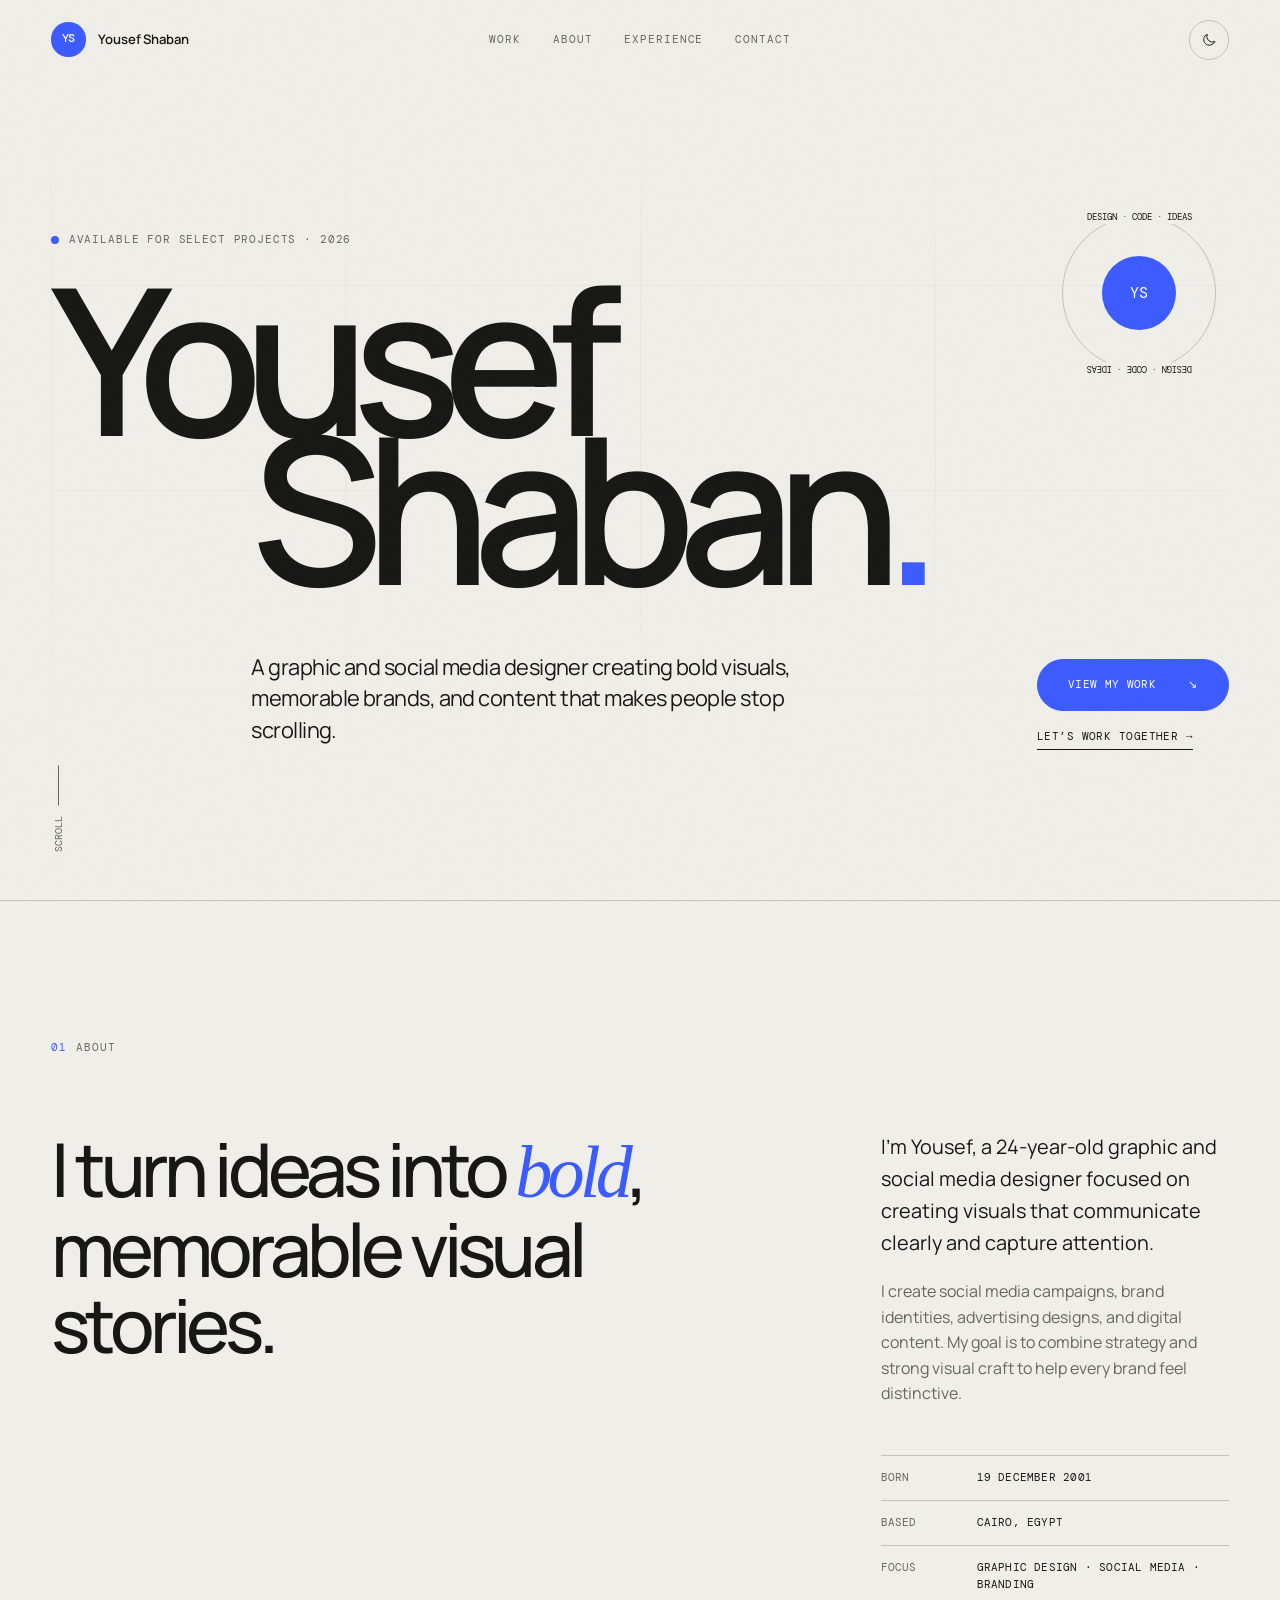
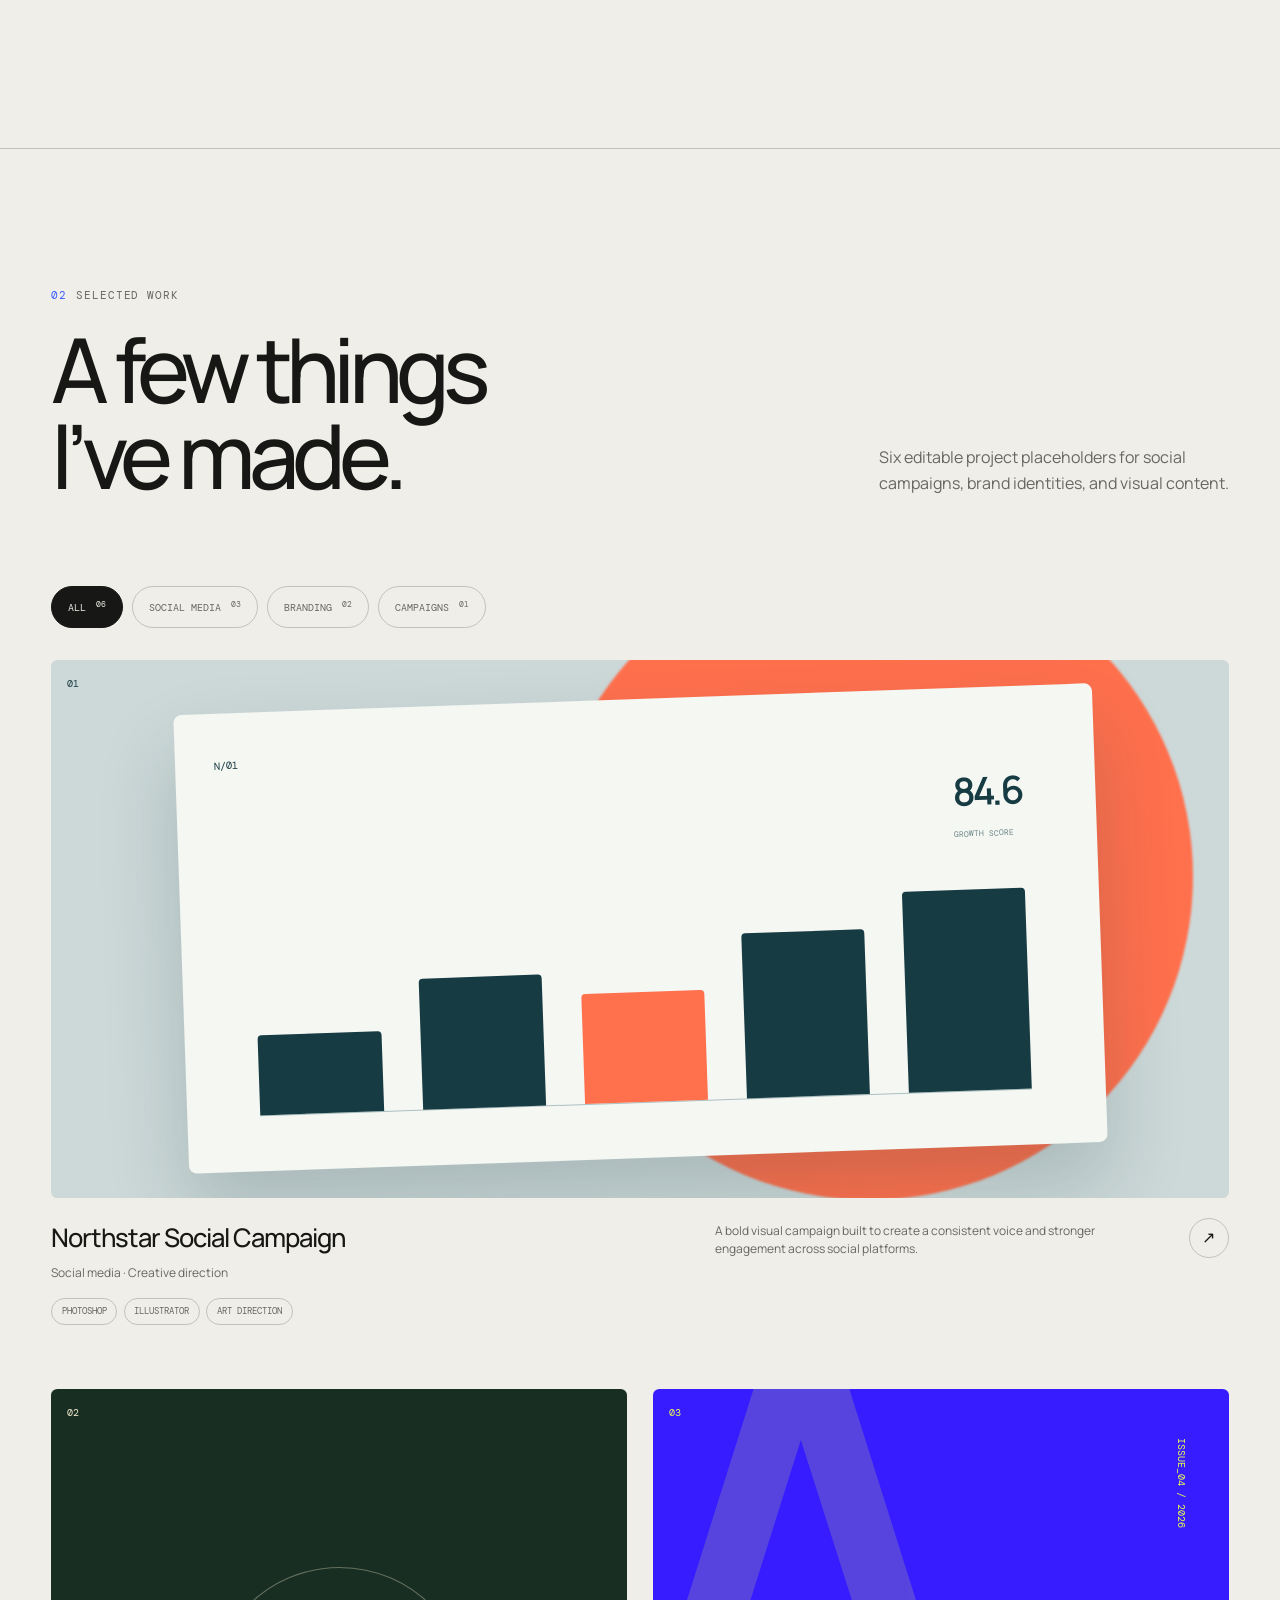
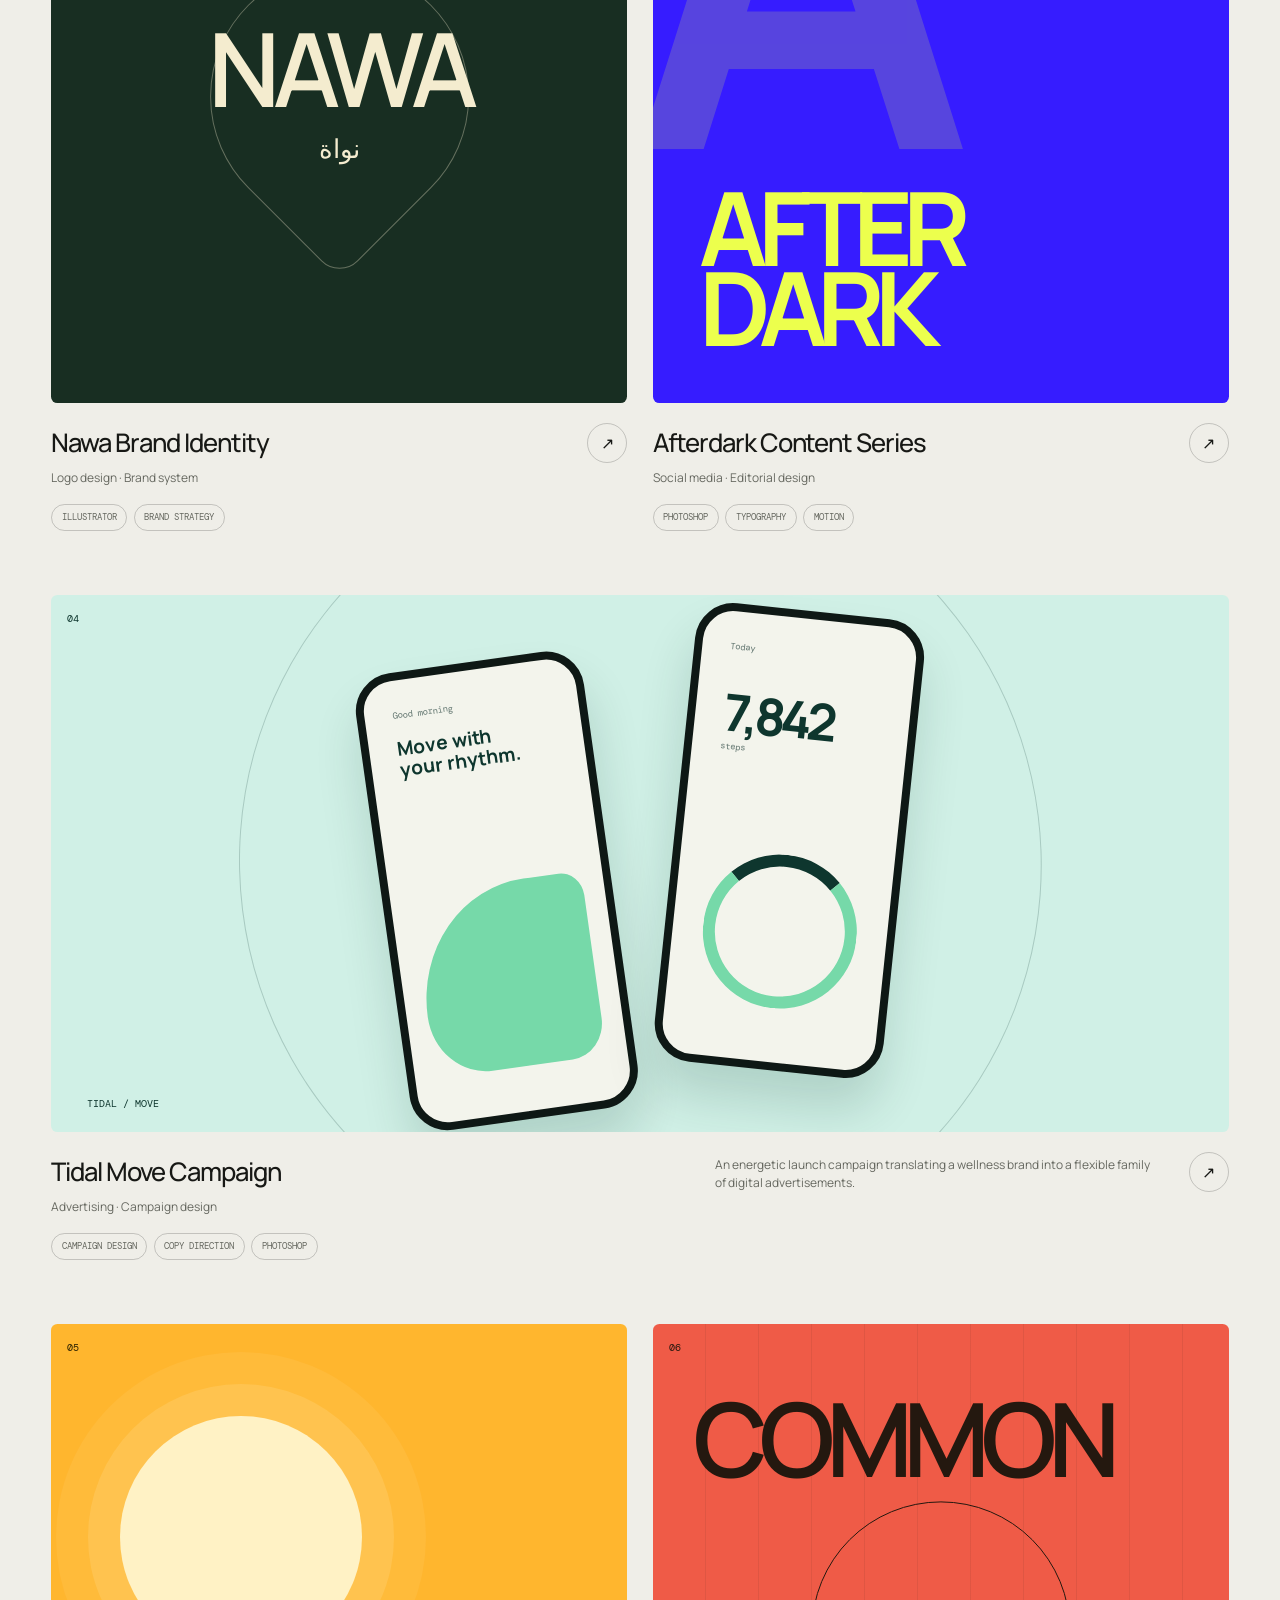
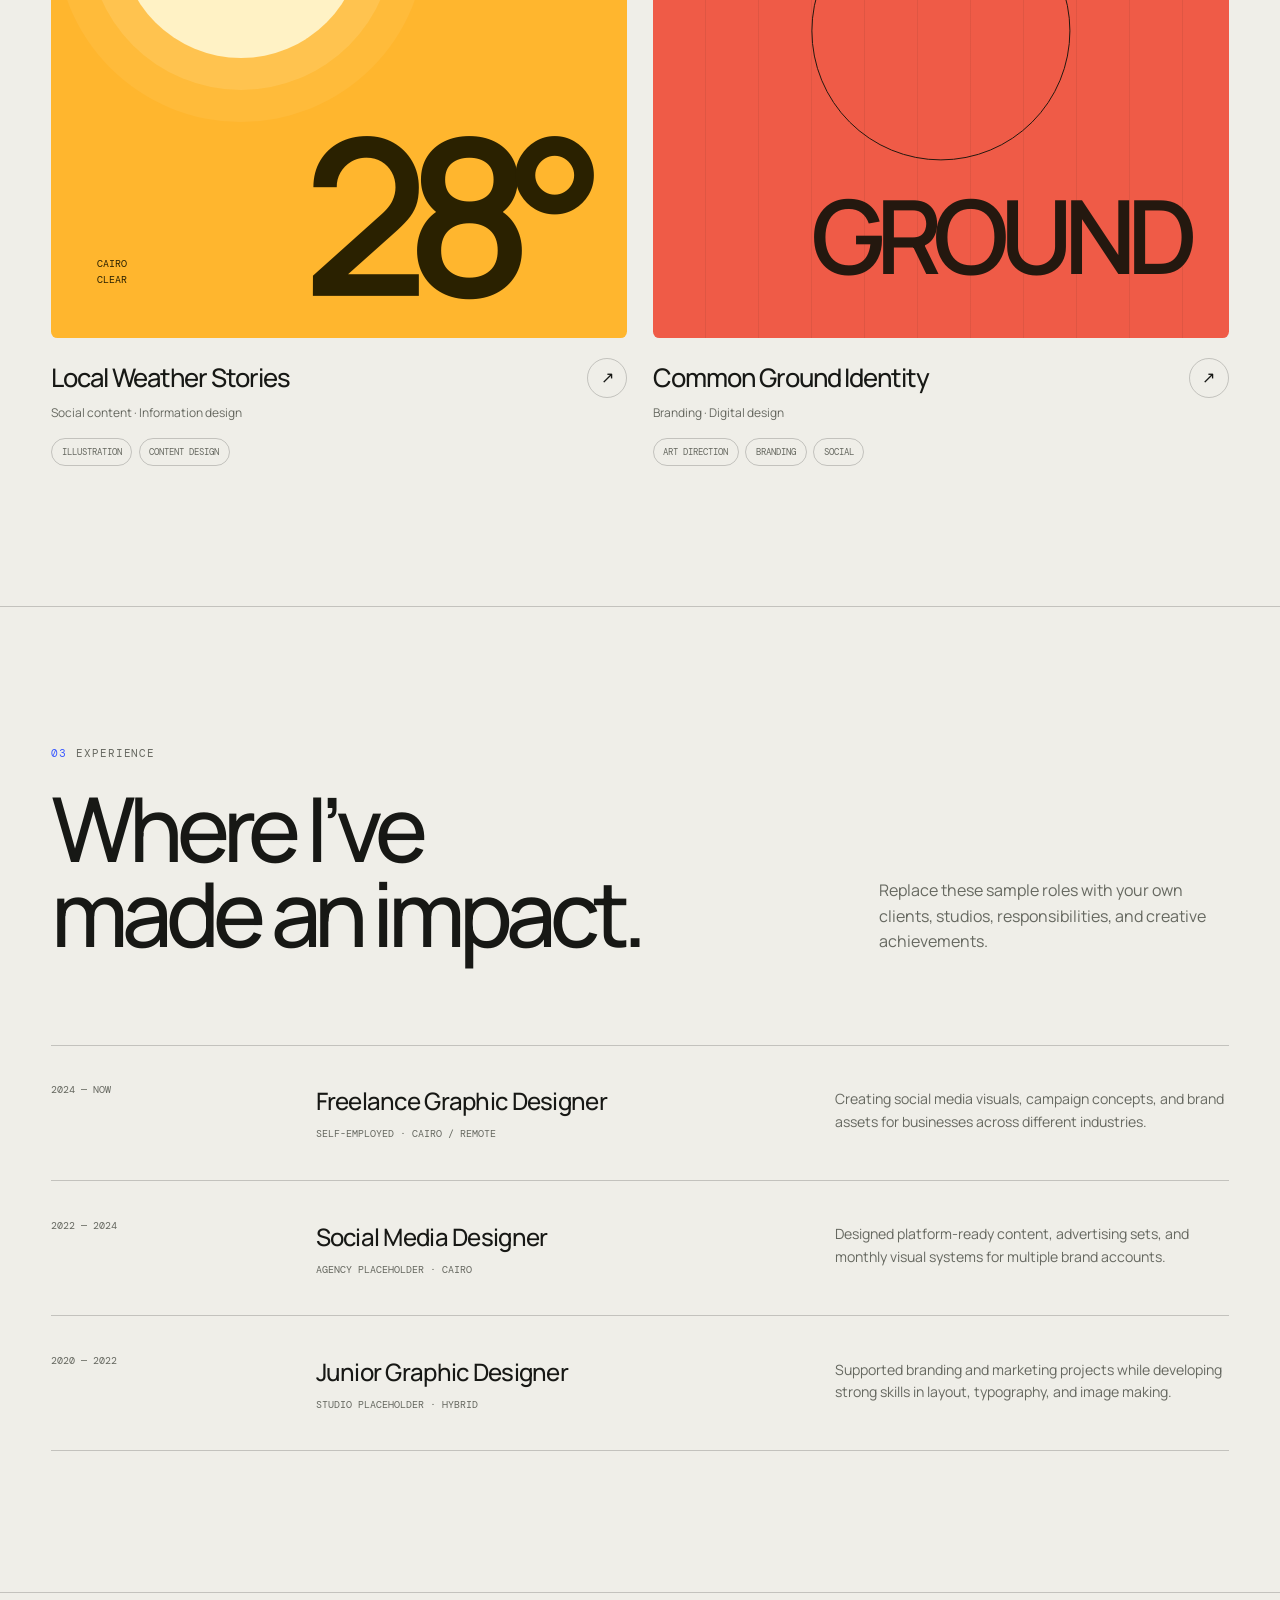
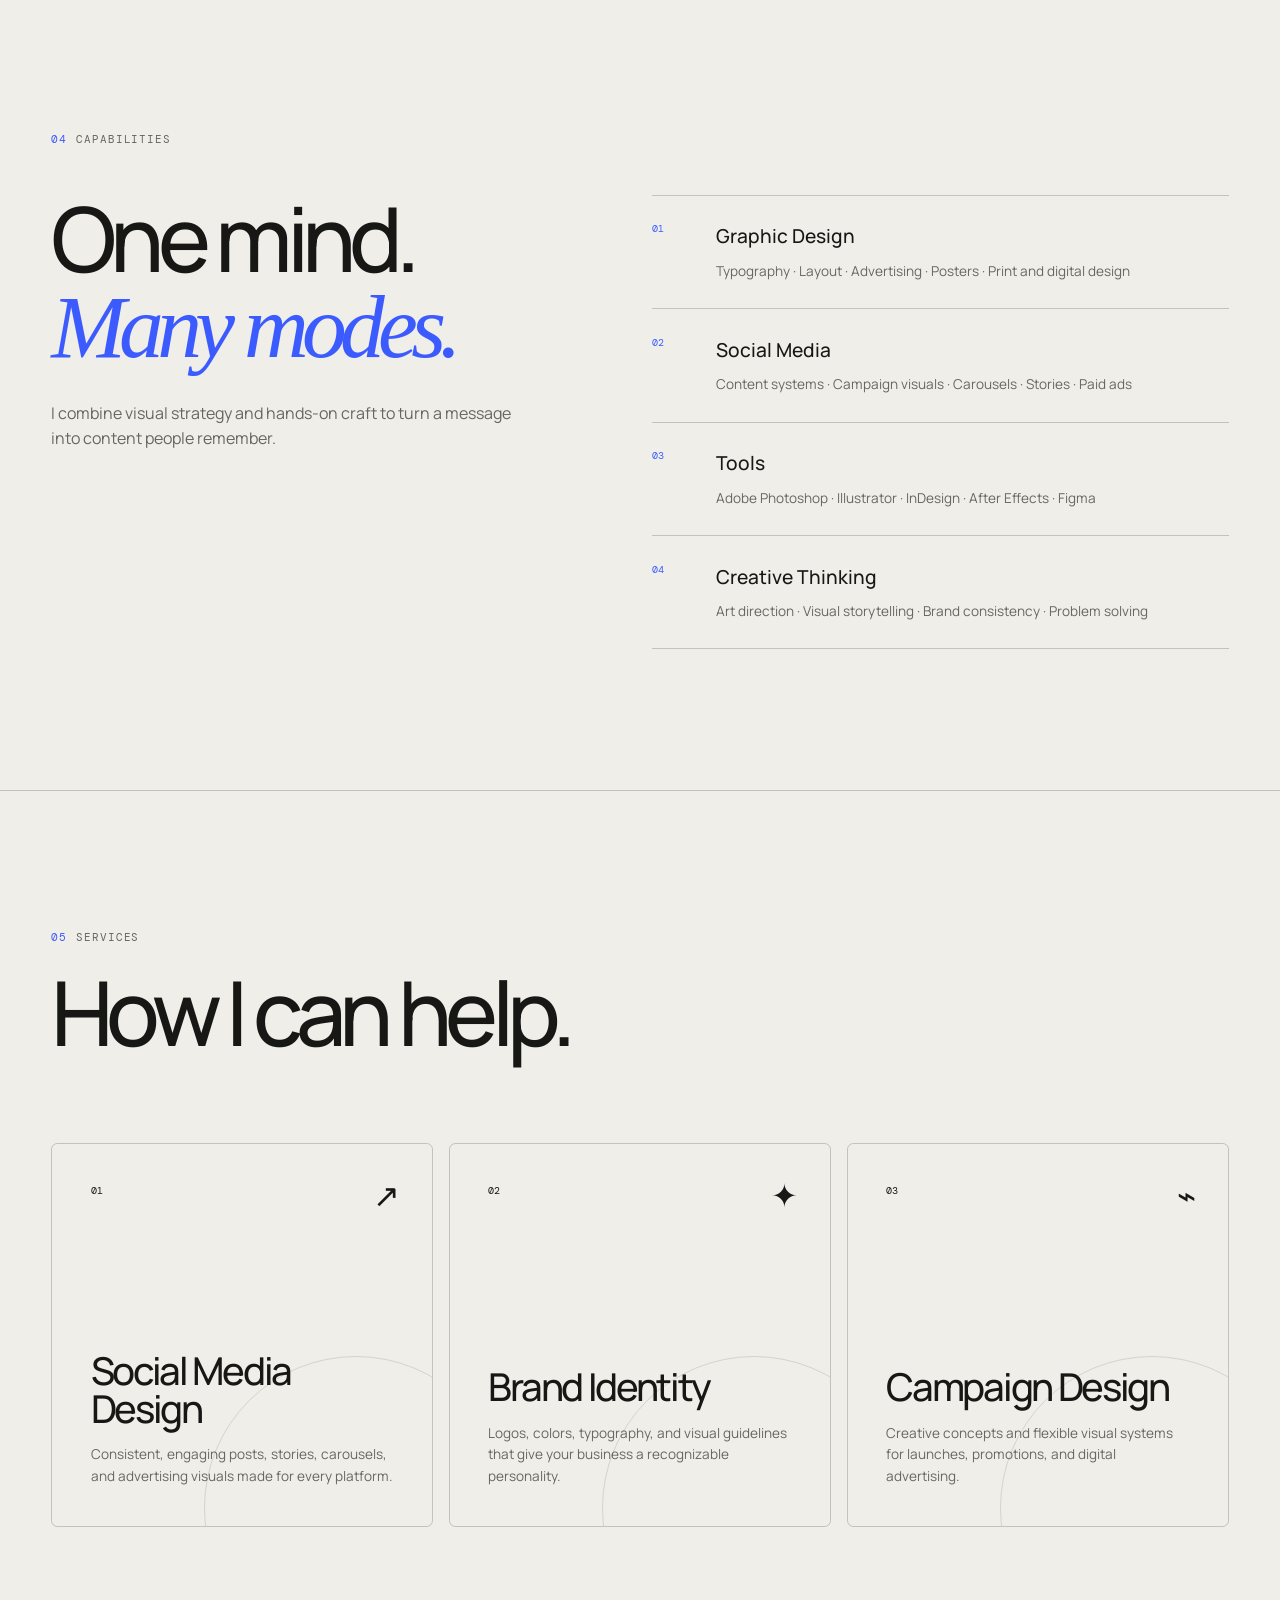
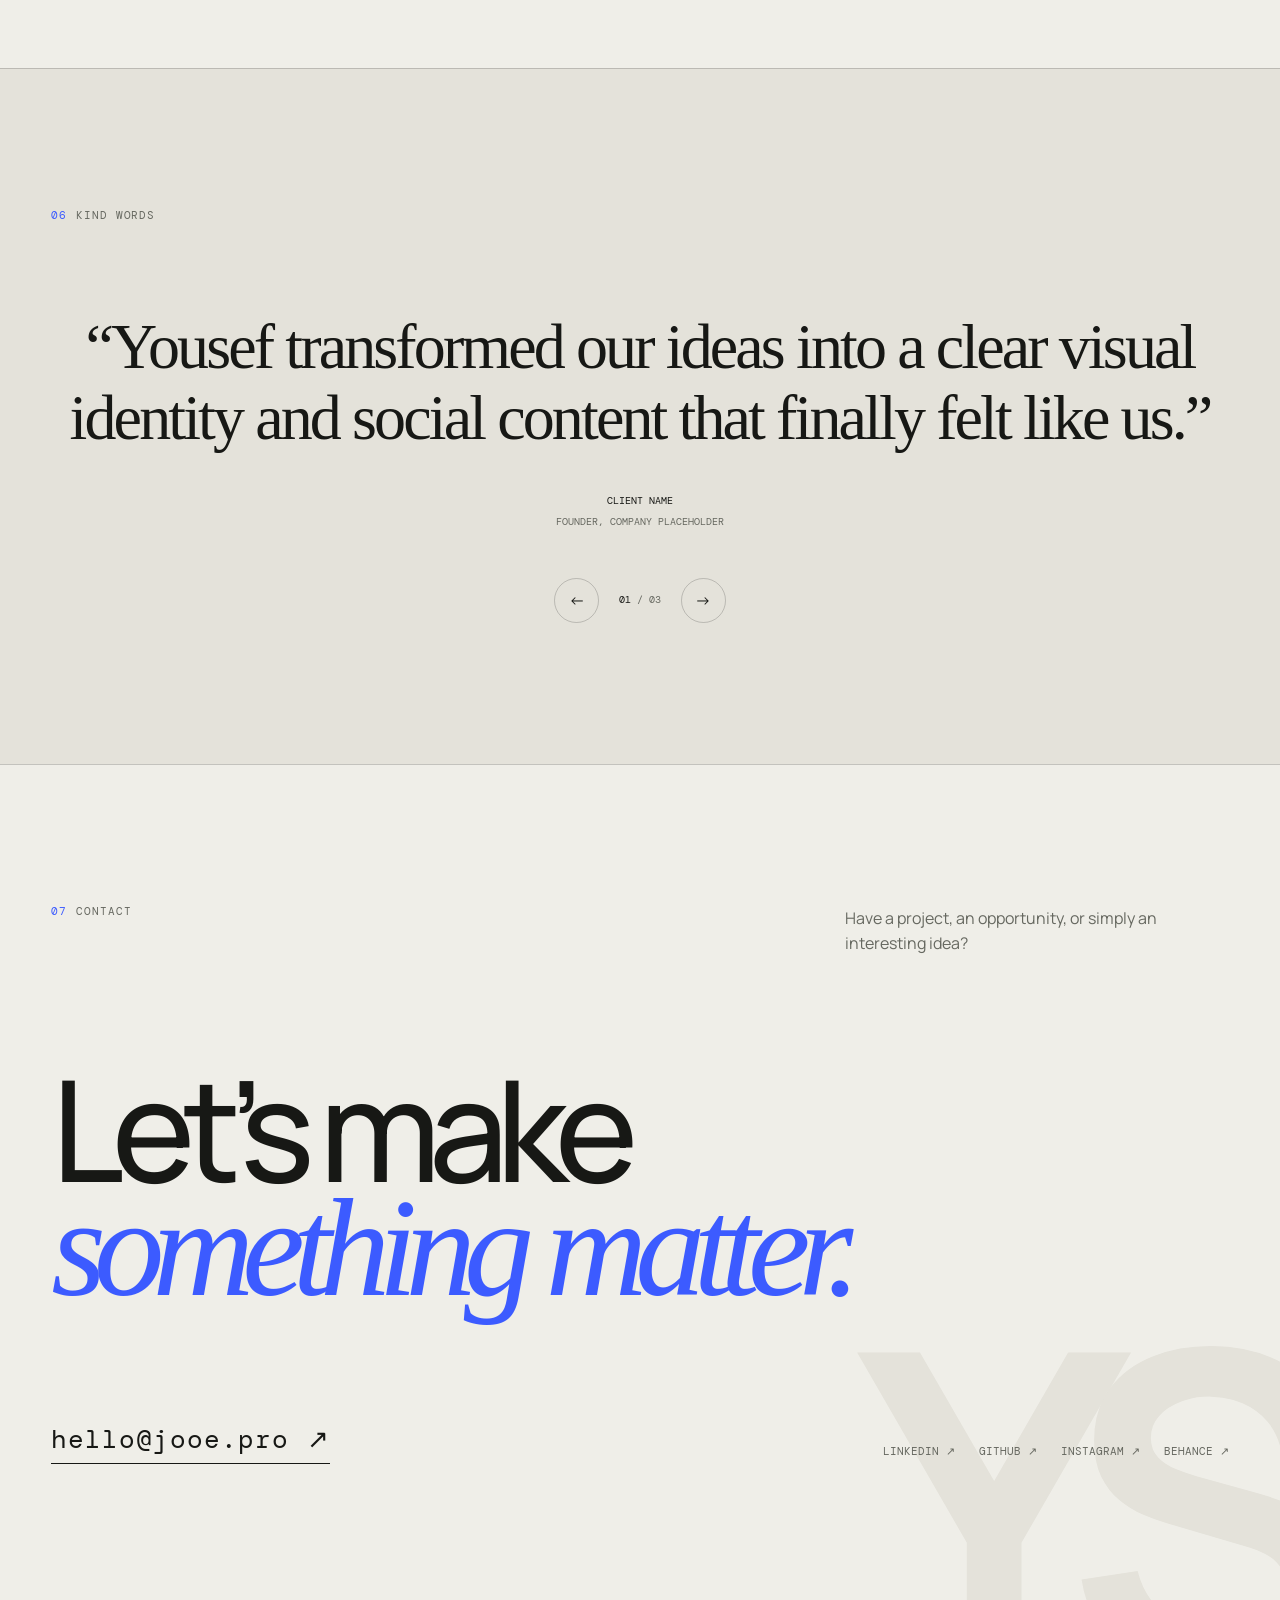
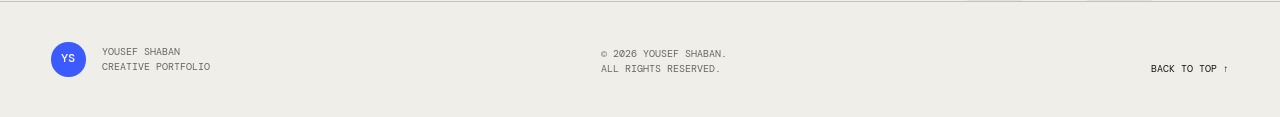
==== commit d37abc33: "Add files via upload" ====
--- a/index.html
+++ b/index.html
@@ -5,7 +5,7 @@
     <meta name="viewport" content="width=device-width, initial-scale=1" />
     <meta
       name="description"
-      content="The personal portfolio of Yousef Shaban — selected work, experience, skills, and creative services."
+      content="The personal portfolio of Yousef Shaban — graphic design, social media, branding, and creative campaigns."
     />
     <meta name="author" content="Yousef Shaban" />
     <meta name="theme-color" content="#10110f" />
@@ -14,7 +14,7 @@
     <meta property="og:title" content="Yousef Shaban — Portfolio" />
     <meta
       property="og:description"
-      content="Selected work, experience, and ideas by Yousef Shaban."
+      content="Graphic design, social media visuals, brand identities, and creative campaigns by Yousef Shaban."
     />
     <meta property="og:image" content="https://jooe.pro/assets/social-preview.svg" />
     <meta name="twitter:card" content="summary_large_image" />
@@ -97,8 +97,8 @@
 
         <div class="hero-bottom reveal">
           <p class="hero-intro">
-            A multidisciplinary creative shaping thoughtful digital experiences where strategy, design,
-            and technology meet.
+            A graphic and social media designer creating bold visuals, memorable brands, and content
+            that makes people stop scrolling.
           </p>
           <div class="hero-actions">
             <a class="button button-primary" href="#work">View my work <span aria-hidden="true">↘</span></a>
@@ -120,21 +120,21 @@
         <div class="section-kicker reveal"><span>01</span>About</div>
         <div class="about-grid">
           <h2 id="about-title" class="display-copy reveal">
-            I turn complex ideas into <em>clear</em>, memorable experiences.
+            I turn ideas into <em>bold</em>, memorable visual stories.
           </h2>
           <div class="about-copy reveal">
             <p>
-              I’m Yousef, a <span data-age aria-label="current age">24</span>-year-old creative focused on
-              making digital work feel useful, expressive, and unmistakably human.
+              I’m Yousef, a <span data-age aria-label="current age">24</span>-year-old graphic and social
+              media designer focused on creating visuals that communicate clearly and capture attention.
             </p>
             <p>
-              This is placeholder copy for your story. Replace it with your background, the problems you
-              enjoy solving, and the perspective you bring to your work.
+              I create social media campaigns, brand identities, advertising designs, and digital content.
+              My goal is to combine strategy and strong visual craft to help every brand feel distinctive.
             </p>
             <dl class="fact-list">
               <div><dt>Born</dt><dd>19 December 2001</dd></div>
               <div><dt>Based</dt><dd>Cairo, Egypt</dd></div>
-              <div><dt>Focus</dt><dd>Design · Development · Direction</dd></div>
+              <div><dt>Focus</dt><dd>Graphic Design · Social Media · Branding</dd></div>
             </dl>
           </div>
         </div>
@@ -146,19 +146,19 @@
             <div class="section-kicker"><span>02</span>Selected work</div>
             <h2 id="work-title">A few things<br />I’ve made.</h2>
           </div>
-          <p>Six editable project placeholders. Swap in your real images, links, and stories whenever you’re ready.</p>
+          <p>Six editable project placeholders for social campaigns, brand identities, and visual content.</p>
         </div>
 
         <div class="filter-bar reveal" role="group" aria-label="Filter projects">
           <button class="filter-button is-active" type="button" data-filter="all" aria-pressed="true">All <sup>06</sup></button>
-          <button class="filter-button" type="button" data-filter="design" aria-pressed="false">Design <sup>03</sup></button>
-          <button class="filter-button" type="button" data-filter="development" aria-pressed="false">Development <sup>02</sup></button>
-          <button class="filter-button" type="button" data-filter="identity" aria-pressed="false">Identity <sup>01</sup></button>
+          <button class="filter-button" type="button" data-filter="social" aria-pressed="false">Social Media <sup>03</sup></button>
+          <button class="filter-button" type="button" data-filter="branding" aria-pressed="false">Branding <sup>02</sup></button>
+          <button class="filter-button" type="button" data-filter="campaign" aria-pressed="false">Campaigns <sup>01</sup></button>
         </div>
 
         <div class="project-grid">
-          <article class="project-card project-card-wide reveal" data-category="design">
-            <a href="#" aria-label="View Northstar Dashboard project" data-placeholder-link>
+          <article class="project-card project-card-wide reveal" data-category="social">
+            <a href="#" aria-label="View Northstar social media campaign" data-placeholder-link>
               <div class="project-visual visual-northstar">
                 <div class="mock-window">
                   <span class="mock-logo">N/01</span>
@@ -168,15 +168,15 @@
                 <span class="project-index">01</span>
               </div>
               <div class="project-info">
-                <div><h3>Northstar Dashboard</h3><p>Product design · Data experience</p></div>
-                <p class="project-description">A calm command center that turns complex business data into confident daily decisions.</p>
-                <span class="project-arrow" aria-hidden="true">↗</span>
-              </div>
-              <ul class="tag-list" aria-label="Tools used"><li>Figma</li><li>Research</li><li>Prototyping</li></ul>
-            </a>
-          </article>
-
-          <article class="project-card reveal" data-category="identity">
+                <div><h3>Northstar Social Campaign</h3><p>Social media · Creative direction</p></div>
+                <p class="project-description">A bold visual campaign built to create a consistent voice and stronger engagement across social platforms.</p>
+                <span class="project-arrow" aria-hidden="true">↗</span>
+              </div>
+              <ul class="tag-list" aria-label="Tools used"><li>Photoshop</li><li>Illustrator</li><li>Art direction</li></ul>
+            </a>
+          </article>
+
+          <article class="project-card reveal" data-category="branding">
             <a href="#" aria-label="View Nawa identity project" data-placeholder-link>
               <div class="project-visual visual-nawa">
                 <span class="nawa-word">NAWA</span>
@@ -184,15 +184,15 @@
                 <span class="project-index">02</span>
               </div>
               <div class="project-info">
-                <div><h3>Nawa Identity</h3><p>Brand identity · Art direction</p></div>
-                <span class="project-arrow" aria-hidden="true">↗</span>
-              </div>
-              <ul class="tag-list" aria-label="Tools used"><li>Illustrator</li><li>Strategy</li></ul>
-            </a>
-          </article>
-
-          <article class="project-card reveal" data-category="development">
-            <a href="#" aria-label="View Afterdark editorial project" data-placeholder-link>
+                <div><h3>Nawa Brand Identity</h3><p>Logo design · Brand system</p></div>
+                <span class="project-arrow" aria-hidden="true">↗</span>
+              </div>
+              <ul class="tag-list" aria-label="Tools used"><li>Illustrator</li><li>Brand strategy</li></ul>
+            </a>
+          </article>
+
+          <article class="project-card reveal" data-category="social">
+            <a href="#" aria-label="View Afterdark social media series" data-placeholder-link>
               <div class="project-visual visual-afterdark">
                 <span class="afterdark-a">A</span>
                 <span class="afterdark-title">AFTER<br />DARK</span>
@@ -200,15 +200,15 @@
                 <span class="project-index">03</span>
               </div>
               <div class="project-info">
-                <div><h3>Afterdark Journal</h3><p>Web development · Editorial</p></div>
-                <span class="project-arrow" aria-hidden="true">↗</span>
-              </div>
-              <ul class="tag-list" aria-label="Tools used"><li>JavaScript</li><li>CSS</li><li>Motion</li></ul>
-            </a>
-          </article>
-
-          <article class="project-card project-card-wide reveal" data-category="design">
-            <a href="#" aria-label="View Tidal mobile app project" data-placeholder-link>
+                <div><h3>Afterdark Content Series</h3><p>Social media · Editorial design</p></div>
+                <span class="project-arrow" aria-hidden="true">↗</span>
+              </div>
+              <ul class="tag-list" aria-label="Tools used"><li>Photoshop</li><li>Typography</li><li>Motion</li></ul>
+            </a>
+          </article>
+
+          <article class="project-card project-card-wide reveal" data-category="campaign">
+            <a href="#" aria-label="View Tidal Move advertising campaign" data-placeholder-link>
               <div class="project-visual visual-tidal">
                 <div class="phone phone-one"><span>Good morning</span><b>Move with<br />your rhythm.</b><i></i></div>
                 <div class="phone phone-two"><span>Today</span><b>7,842</b><small>steps</small><div class="phone-ring"></div></div>
@@ -216,16 +216,16 @@
                 <span class="project-index">04</span>
               </div>
               <div class="project-info">
-                <div><h3>Tidal Move</h3><p>Mobile product · Wellness</p></div>
-                <p class="project-description">A movement companion designed around sustainable habits rather than impossible streaks.</p>
-                <span class="project-arrow" aria-hidden="true">↗</span>
-              </div>
-              <ul class="tag-list" aria-label="Tools used"><li>Product design</li><li>UX writing</li><li>Figma</li></ul>
-            </a>
-          </article>
-
-          <article class="project-card reveal" data-category="development">
-            <a href="#" aria-label="View Local Weather project" data-placeholder-link>
+                <div><h3>Tidal Move Campaign</h3><p>Advertising · Campaign design</p></div>
+                <p class="project-description">An energetic launch campaign translating a wellness brand into a flexible family of digital advertisements.</p>
+                <span class="project-arrow" aria-hidden="true">↗</span>
+              </div>
+              <ul class="tag-list" aria-label="Tools used"><li>Campaign design</li><li>Copy direction</li><li>Photoshop</li></ul>
+            </a>
+          </article>
+
+          <article class="project-card reveal" data-category="social">
+            <a href="#" aria-label="View Local Weather social content project" data-placeholder-link>
               <div class="project-visual visual-weather">
                 <div class="weather-sun"></div>
                 <span class="weather-temp">28°</span>
@@ -233,14 +233,14 @@
                 <span class="project-index">05</span>
               </div>
               <div class="project-info">
-                <div><h3>Local Weather</h3><p>Creative development · Data</p></div>
-                <span class="project-arrow" aria-hidden="true">↗</span>
-              </div>
-              <ul class="tag-list" aria-label="Tools used"><li>API</li><li>JavaScript</li></ul>
-            </a>
-          </article>
-
-          <article class="project-card reveal" data-category="design">
+                <div><h3>Local Weather Stories</h3><p>Social content · Information design</p></div>
+                <span class="project-arrow" aria-hidden="true">↗</span>
+              </div>
+              <ul class="tag-list" aria-label="Tools used"><li>Illustration</li><li>Content design</li></ul>
+            </a>
+          </article>
+
+          <article class="project-card reveal" data-category="branding">
             <a href="#" aria-label="View Common Ground campaign project" data-placeholder-link>
               <div class="project-visual visual-common">
                 <span class="common-one">COMMON</span><span class="common-two">GROUND</span>
@@ -248,10 +248,10 @@
                 <span class="project-index">06</span>
               </div>
               <div class="project-info">
-                <div><h3>Common Ground</h3><p>Campaign · Digital design</p></div>
-                <span class="project-arrow" aria-hidden="true">↗</span>
-              </div>
-              <ul class="tag-list" aria-label="Tools used"><li>Direction</li><li>Social</li><li>Motion</li></ul>
+                <div><h3>Common Ground Identity</h3><p>Branding · Digital design</p></div>
+                <span class="project-arrow" aria-hidden="true">↗</span>
+              </div>
+              <ul class="tag-list" aria-label="Tools used"><li>Art direction</li><li>Branding</li><li>Social</li></ul>
             </a>
           </article>
         </div>
@@ -263,24 +263,24 @@
             <div class="section-kicker"><span>03</span>Experience</div>
             <h2 id="experience-title">Where I’ve<br />made an impact.</h2>
           </div>
-          <p>Replace these sample roles with your own experience, measurable outcomes, and the teams you supported.</p>
+          <p>Replace these sample roles with your own clients, studios, responsibilities, and creative achievements.</p>
         </div>
 
         <div class="timeline">
           <article class="timeline-item reveal">
             <span class="timeline-date">2024 — Now</span>
-            <div><h3>Independent Designer & Developer</h3><p>Self-employed · Cairo / Remote</p></div>
-            <p>Partnering with ambitious teams to turn early ideas into clear identities and useful digital products.</p>
+            <div><h3>Freelance Graphic Designer</h3><p>Self-employed · Cairo / Remote</p></div>
+            <p>Creating social media visuals, campaign concepts, and brand assets for businesses across different industries.</p>
           </article>
           <article class="timeline-item reveal">
             <span class="timeline-date">2022 — 2024</span>
-            <div><h3>Digital Designer</h3><p>Studio Placeholder · Cairo</p></div>
-            <p>Created digital campaigns, visual systems, and responsive experiences across a range of industries.</p>
+            <div><h3>Social Media Designer</h3><p>Agency Placeholder · Cairo</p></div>
+            <p>Designed platform-ready content, advertising sets, and monthly visual systems for multiple brand accounts.</p>
           </article>
           <article class="timeline-item reveal">
             <span class="timeline-date">2020 — 2022</span>
-            <div><h3>Junior Creative</h3><p>Company Placeholder · Hybrid</p></div>
-            <p>Supported brand and product teams while building a strong foundation in systems, craft, and collaboration.</p>
+            <div><h3>Junior Graphic Designer</h3><p>Studio Placeholder · Hybrid</p></div>
+            <p>Supported branding and marketing projects while developing strong skills in layout, typography, and image making.</p>
           </article>
         </div>
       </section>
@@ -290,13 +290,13 @@
         <div class="skills-grid">
           <div class="skills-intro reveal">
             <h2 id="skills-title">One mind.<br /><em>Many modes.</em></h2>
-            <p>I combine disciplines to carry an idea from its first sketch to a finished experience.</p>
+            <p>I combine visual strategy and hands-on craft to turn a message into content people remember.</p>
           </div>
           <div class="skill-groups">
-            <article class="skill-group reveal"><span>01</span><div><h3>Design</h3><p>Product design · UX/UI · Visual systems · Art direction · Prototyping</p></div></article>
-            <article class="skill-group reveal"><span>02</span><div><h3>Development</h3><p>HTML · CSS · JavaScript · Responsive design · Creative coding</p></div></article>
-            <article class="skill-group reveal"><span>03</span><div><h3>Tools</h3><p>Figma · Adobe Creative Suite · GitHub · VS Code · AI workflows</p></div></article>
-            <article class="skill-group reveal"><span>04</span><div><h3>Collaboration</h3><p>Creative direction · Facilitation · Storytelling · Problem solving</p></div></article>
+            <article class="skill-group reveal"><span>01</span><div><h3>Graphic Design</h3><p>Typography · Layout · Advertising · Posters · Print and digital design</p></div></article>
+            <article class="skill-group reveal"><span>02</span><div><h3>Social Media</h3><p>Content systems · Campaign visuals · Carousels · Stories · Paid ads</p></div></article>
+            <article class="skill-group reveal"><span>03</span><div><h3>Tools</h3><p>Adobe Photoshop · Illustrator · InDesign · After Effects · Figma</p></div></article>
+            <article class="skill-group reveal"><span>04</span><div><h3>Creative Thinking</h3><p>Art direction · Visual storytelling · Brand consistency · Problem solving</p></div></article>
           </div>
         </div>
       </section>
@@ -309,9 +309,9 @@
           </div>
         </div>
         <div class="service-grid">
-          <article class="service-card reveal"><span>01</span><h3>Digital Product</h3><p>From discovery and flows to a polished interface and a system your team can grow.</p><div class="service-icon" aria-hidden="true">↗</div></article>
-          <article class="service-card reveal"><span>02</span><h3>Brand Identity</h3><p>A distinct visual language that gives your idea a clear, memorable place in the world.</p><div class="service-icon" aria-hidden="true">✦</div></article>
-          <article class="service-card reveal"><span>03</span><h3>Creative Web</h3><p>Responsive websites with strong editorial thinking, expressive interaction, and clean code.</p><div class="service-icon" aria-hidden="true">⌁</div></article>
+          <article class="service-card reveal"><span>01</span><h3>Social Media Design</h3><p>Consistent, engaging posts, stories, carousels, and advertising visuals made for every platform.</p><div class="service-icon" aria-hidden="true">↗</div></article>
+          <article class="service-card reveal"><span>02</span><h3>Brand Identity</h3><p>Logos, colors, typography, and visual guidelines that give your business a recognizable personality.</p><div class="service-icon" aria-hidden="true">✦</div></article>
+          <article class="service-card reveal"><span>03</span><h3>Campaign Design</h3><p>Creative concepts and flexible visual systems for launches, promotions, and digital advertising.</p><div class="service-icon" aria-hidden="true">⌁</div></article>
         </div>
       </section>
 
@@ -320,15 +320,15 @@
         <h2 id="testimonials-title" class="sr-only">Testimonials</h2>
         <div class="testimonial-stage reveal" data-testimonial-stage>
           <figure class="testimonial is-active">
-            <blockquote>“Yousef brought clarity to a complicated idea and gave it a visual language that felt inevitable.”</blockquote>
+            <blockquote>“Yousef transformed our ideas into a clear visual identity and social content that finally felt like us.”</blockquote>
             <figcaption><span>Client Name</span>Founder, Company Placeholder</figcaption>
           </figure>
           <figure class="testimonial">
-            <blockquote>“The work was thoughtful, fast, and beautifully detailed—from the first conversation to the final handoff.”</blockquote>
+            <blockquote>“The designs were creative, consistent, and ready for every platform. The whole process felt effortless.”</blockquote>
             <figcaption><span>Collaborator Name</span>Creative Director, Studio Placeholder</figcaption>
           </figure>
           <figure class="testimonial">
-            <blockquote>“A rare mix of strategic thinking and hands-on craft. The result gave our team a new level of confidence.”</blockquote>
+            <blockquote>“A strong mix of creative thinking and attention to detail. Our campaign looked polished and memorable.”</blockquote>
             <figcaption><span>Partner Name</span>Product Lead, Company Placeholder</figcaption>
           </figure>
           <div class="testimonial-controls" aria-label="Testimonial controls">
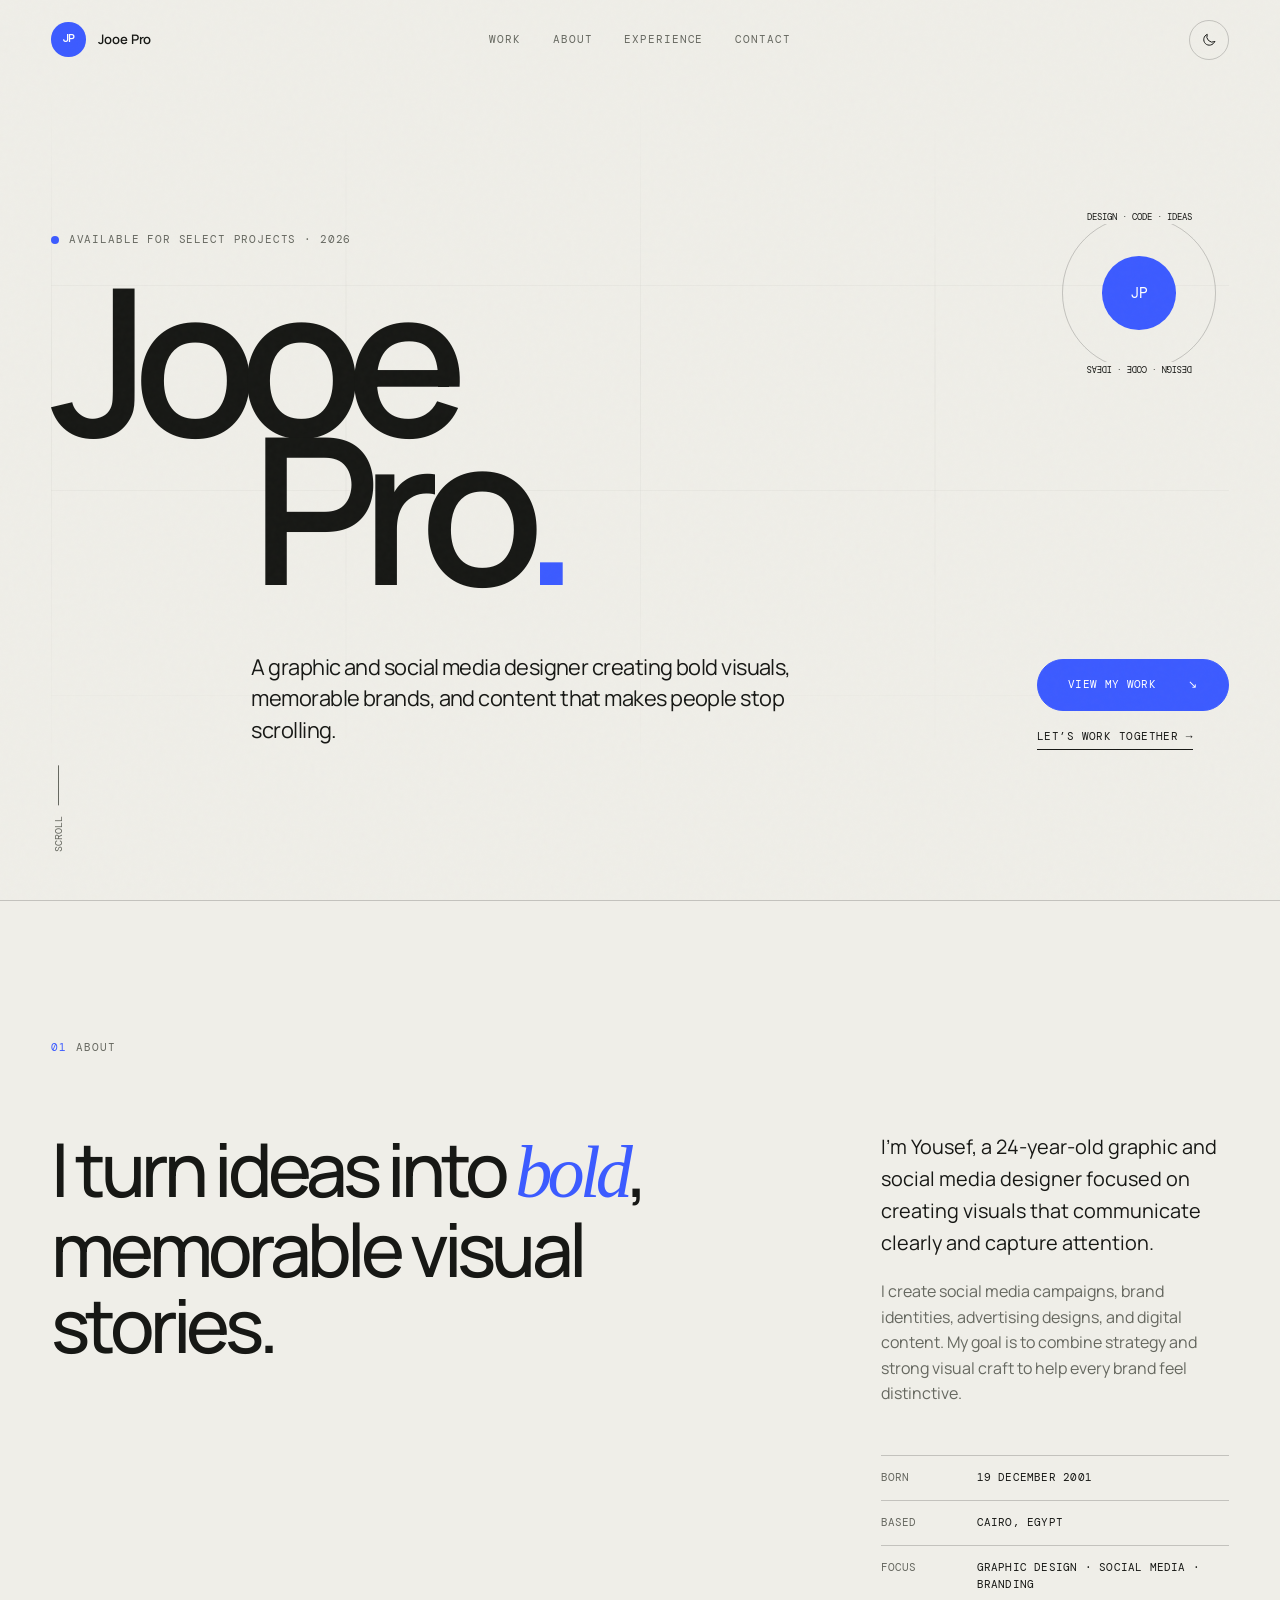
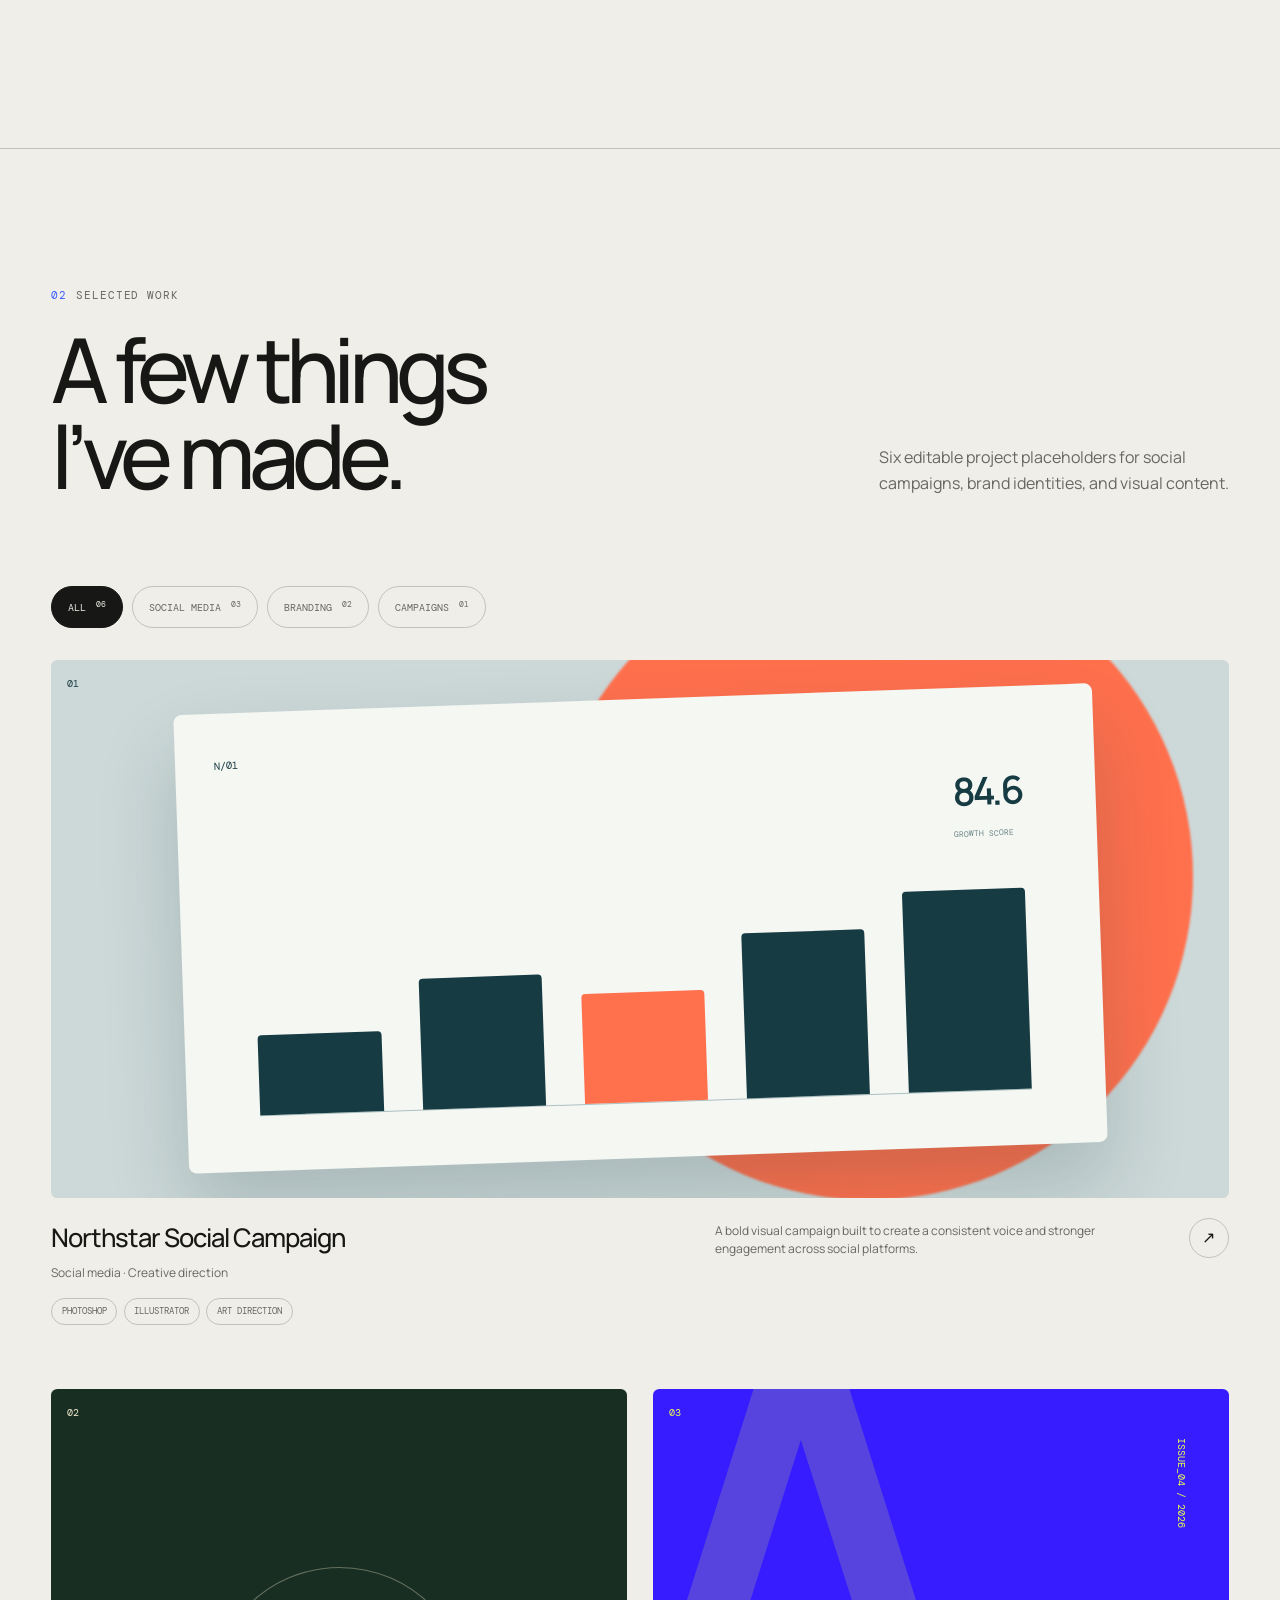
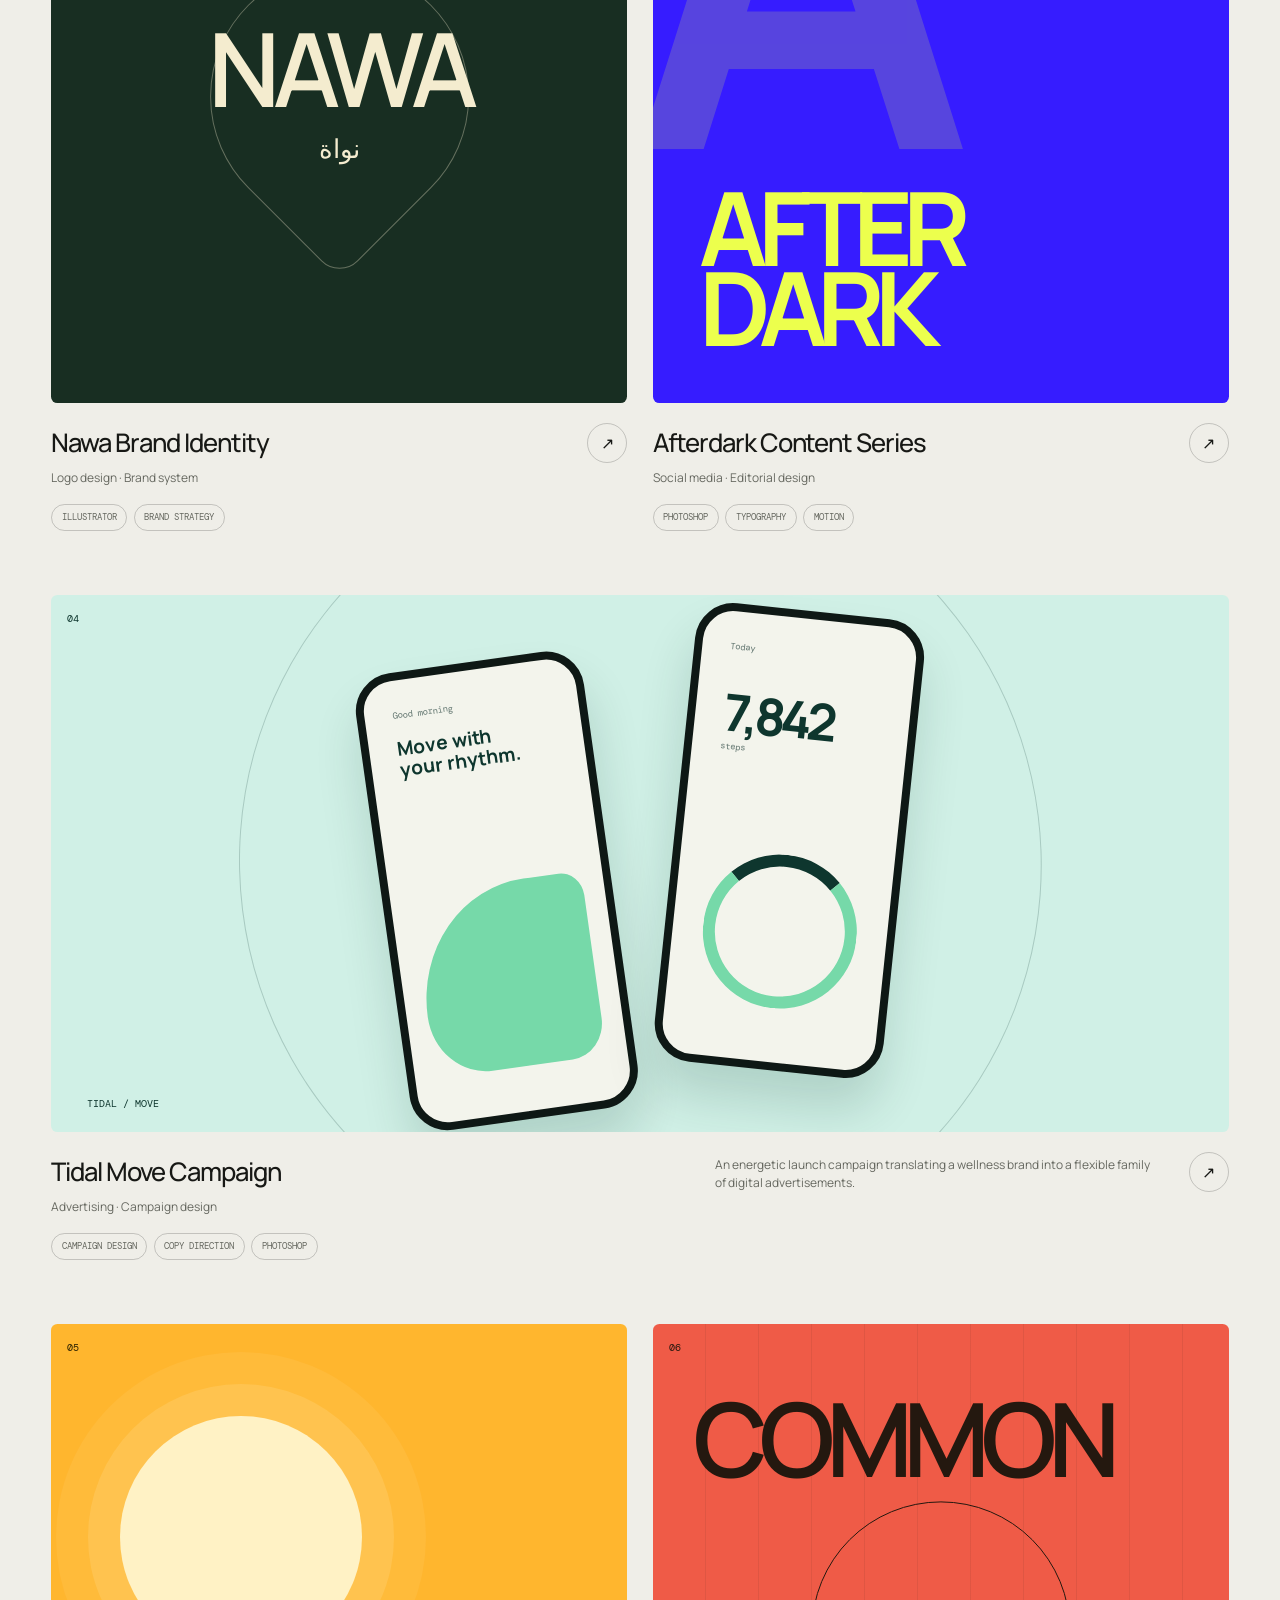
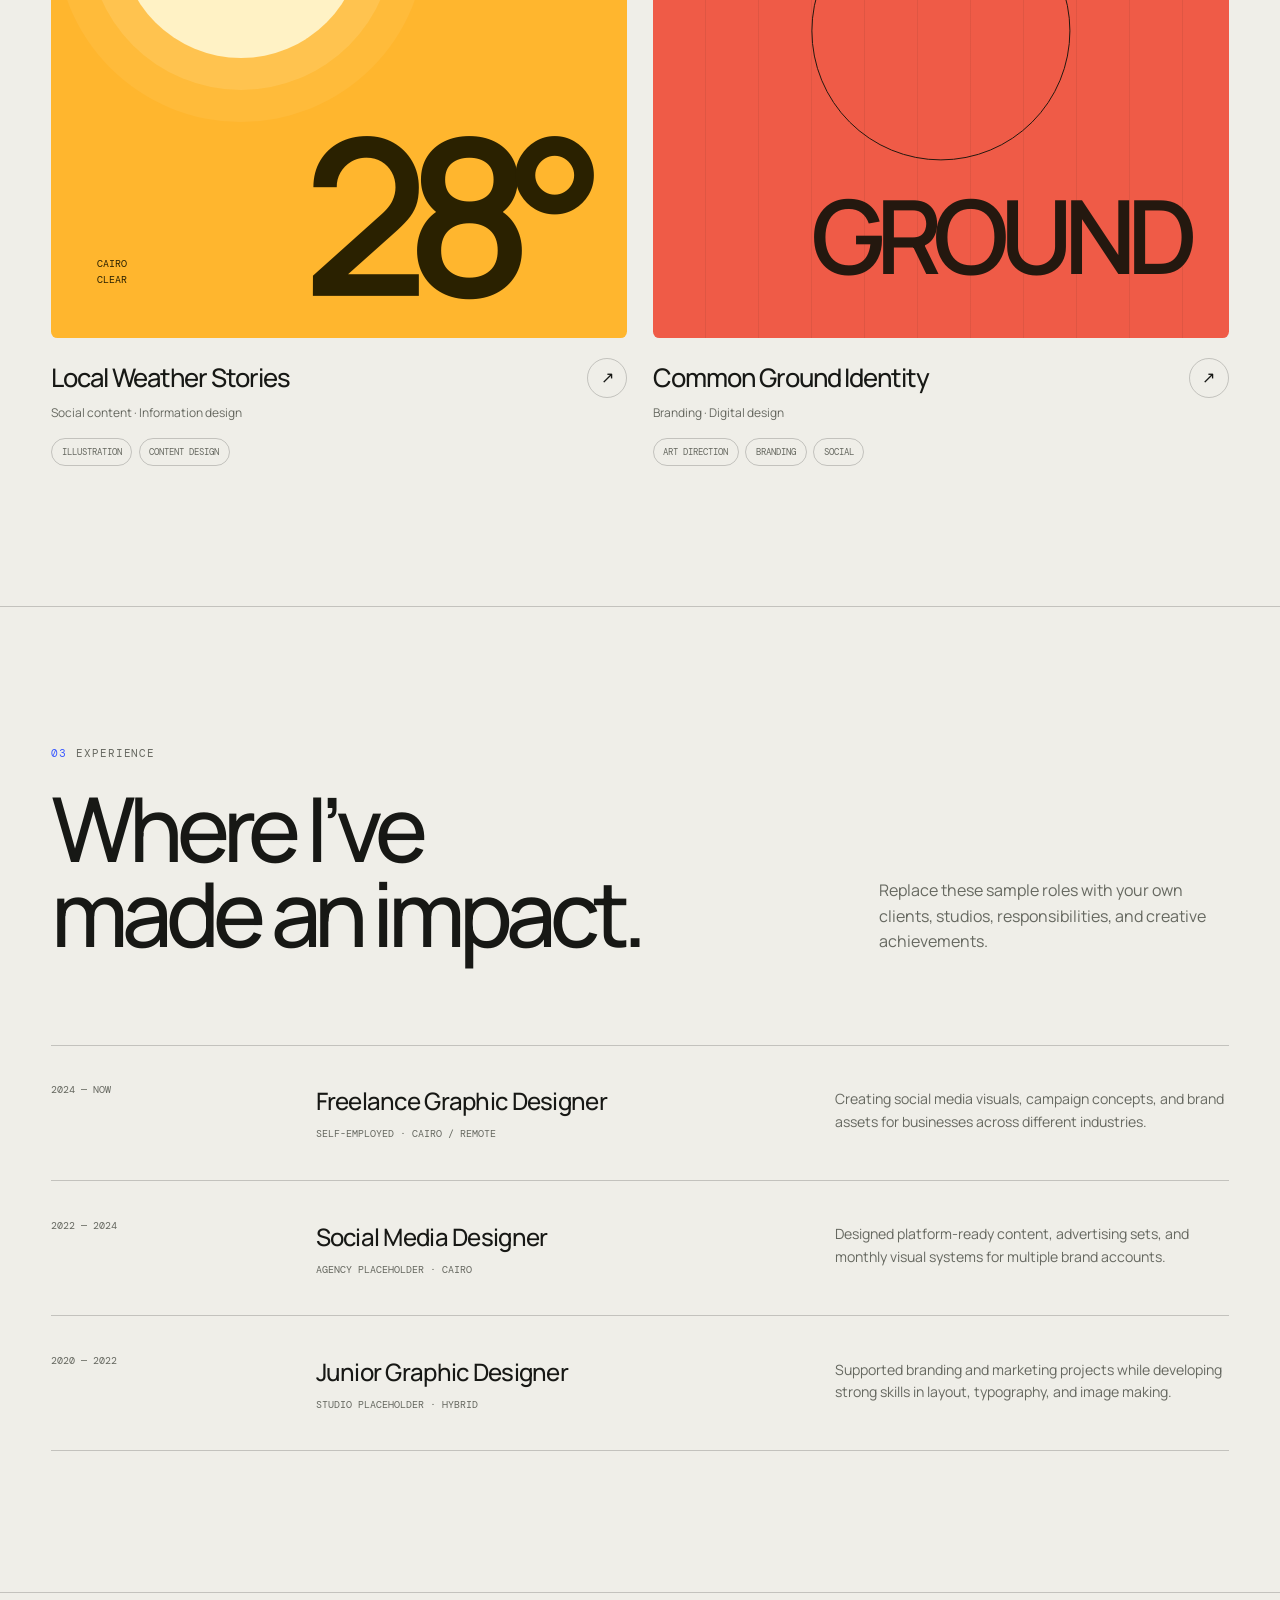
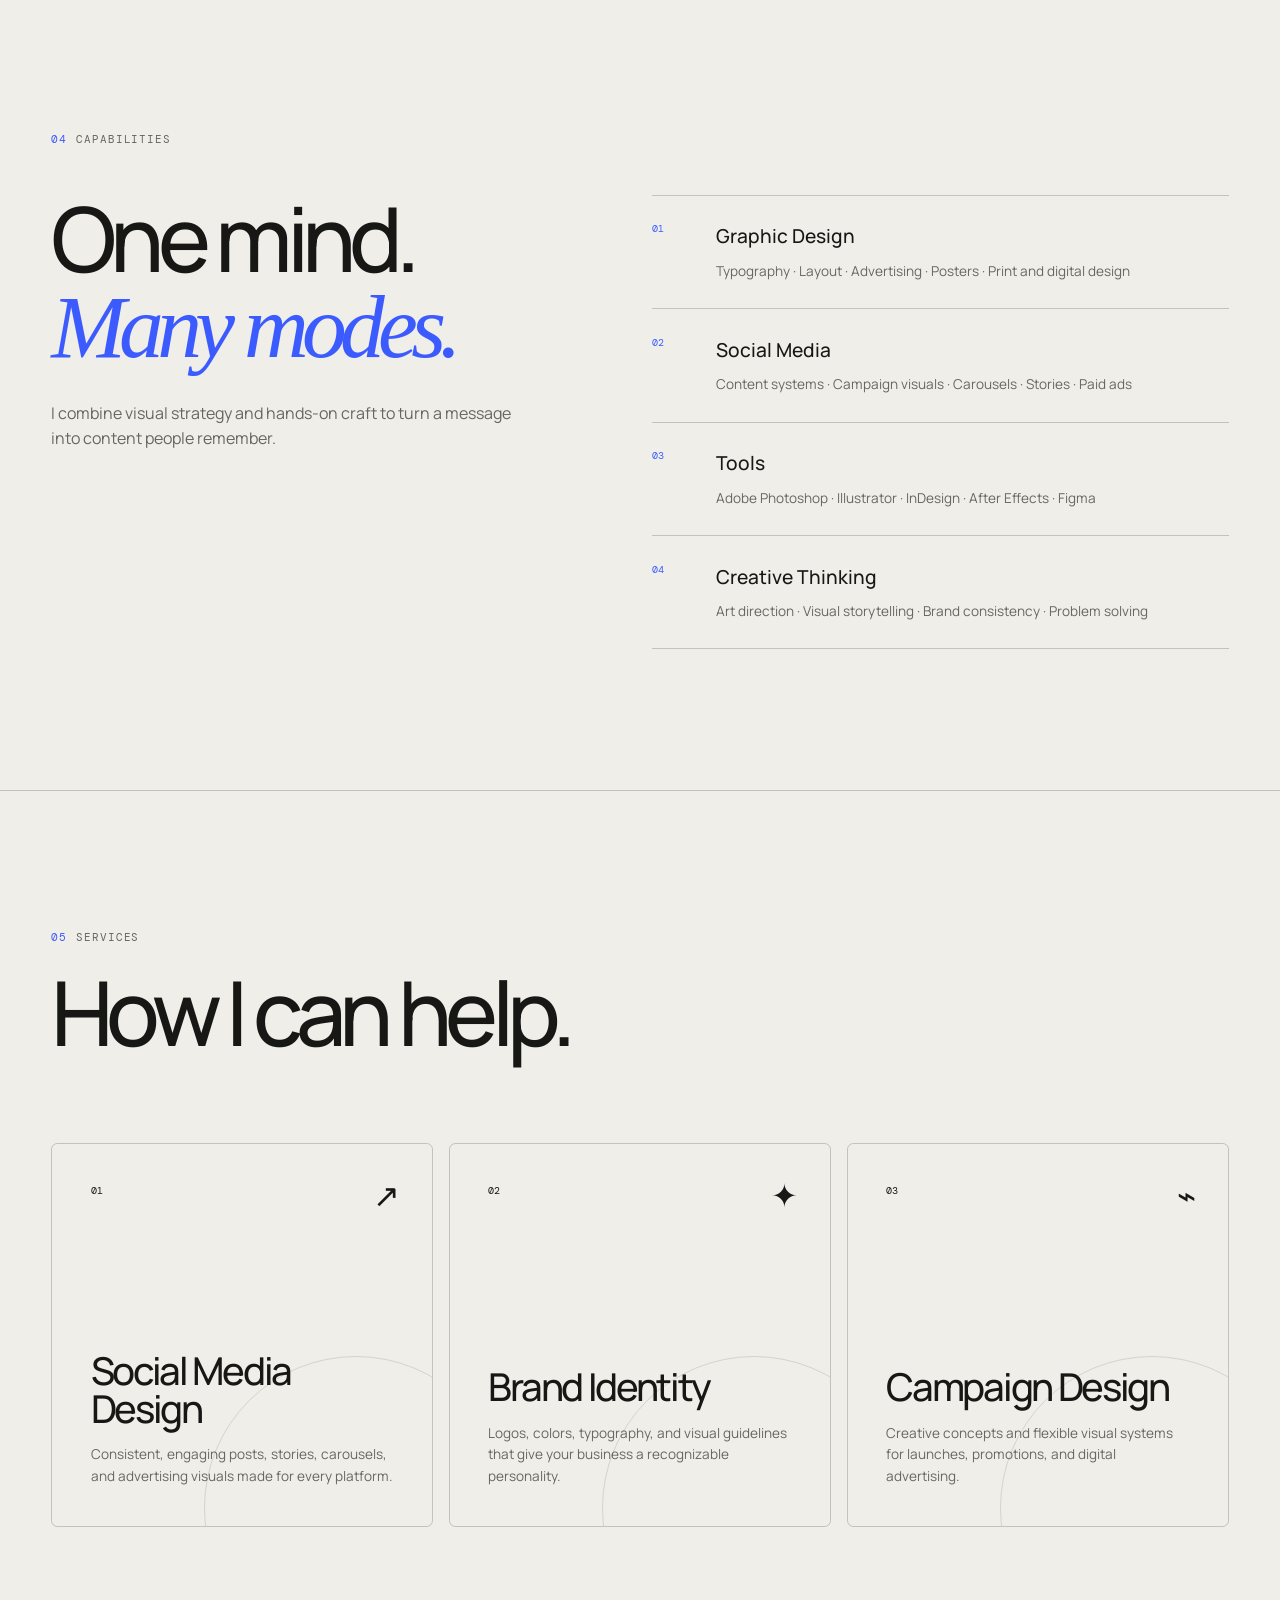
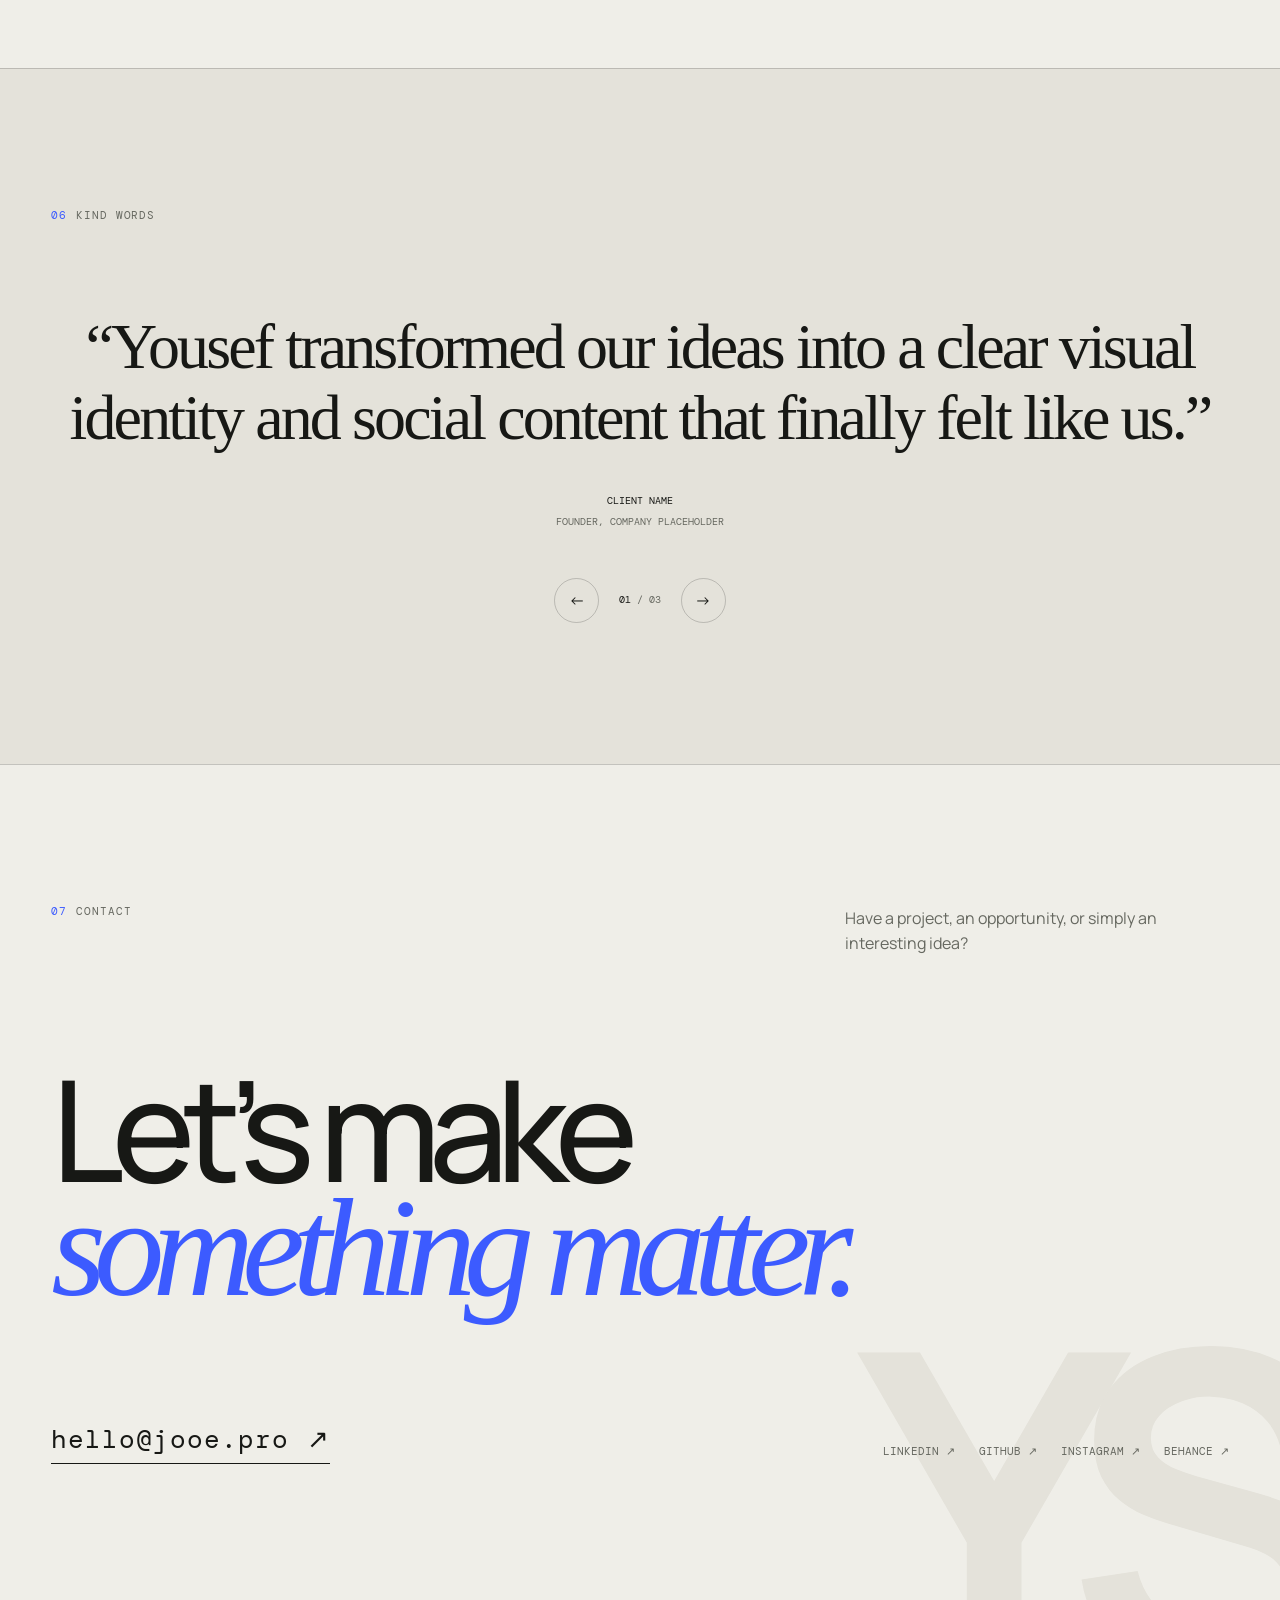
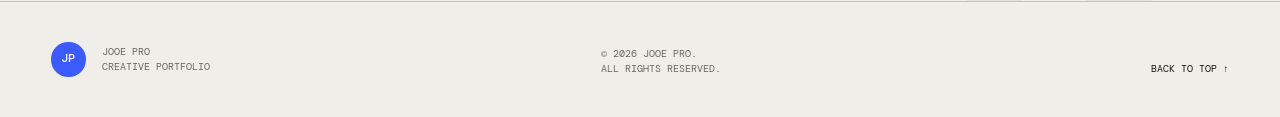
==== commit 844490cd: "Add files via upload" ====
--- a/index.html
+++ b/index.html
@@ -11,7 +11,7 @@
     <meta name="theme-color" content="#10110f" />
     <meta property="og:type" content="website" />
     <meta property="og:url" content="https://jooe.pro/" />
-    <meta property="og:title" content="Yousef Shaban — Portfolio" />
+    <meta property="og:title" content="Jooe Pro — Portfolio" />
     <meta
       property="og:description"
       content="Graphic design, social media visuals, brand identities, and creative campaigns by Yousef Shaban."
@@ -28,7 +28,7 @@
     />
     <link rel="stylesheet" href="styles.css" />
     <script src="script.js" defer></script>
-    <title>Yousef Shaban — Portfolio</title>
+    <title>Jooe Pro — Portfolio</title>
   </head>
 
   <body>
@@ -38,9 +38,9 @@
     <div class="cursor-glow" aria-hidden="true"></div>
 
     <header class="site-header" data-header>
-      <a class="wordmark" href="#top" aria-label="Yousef Shaban, back to top">
-        <span class="wordmark-mark">YS</span>
-        <span class="wordmark-name">Yousef Shaban</span>
+      <a class="wordmark" href="#top" aria-label="Jooe Pro, back to top">
+        <span class="wordmark-mark">JP</span>
+        <span class="wordmark-name">Jooe Pro</span>
       </a>
 
       <nav class="desktop-nav" aria-label="Primary navigation">
@@ -90,9 +90,9 @@
           Available for select projects · 2026
         </div>
 
-        <h1 id="hero-title" class="hero-title" aria-label="Yousef Shaban, multidisciplinary creative">
-          <span class="title-line reveal">Yousef</span>
-          <span class="title-line title-line-offset reveal">Shaban<span class="accent-dot">.</span></span>
+        <h1 id="hero-title" class="hero-title" aria-label="Jooe Pro, graphic and social media designer">
+          <span class="title-line reveal">Jooe</span>
+          <span class="title-line title-line-offset reveal">Pro<span class="accent-dot">.</span></span>
         </h1>
 
         <div class="hero-bottom reveal">
@@ -108,7 +108,7 @@
 
         <div class="hero-orbit" aria-hidden="true">
           <div class="orbit-copy">DESIGN · CODE · IDEAS · MOTION · </div>
-          <div class="orbit-center">YS</div>
+          <div class="orbit-center">JP</div>
         </div>
 
         <a class="scroll-cue" href="#about" aria-label="Scroll to about section">
@@ -360,8 +360,8 @@
     </main>
 
     <footer class="site-footer section-shell">
-      <div><span class="wordmark-mark">YS</span><p>Yousef Shaban<br />Creative portfolio</p></div>
-      <p>© <span data-year>2026</span> Yousef Shaban.<br />All rights reserved.</p>
+      <div><span class="wordmark-mark">JP</span><p>Jooe Pro<br />Creative portfolio</p></div>
+      <p>© <span data-year>2026</span> Jooe Pro.<br />All rights reserved.</p>
       <a href="#top">Back to top ↑</a>
     </footer>
 
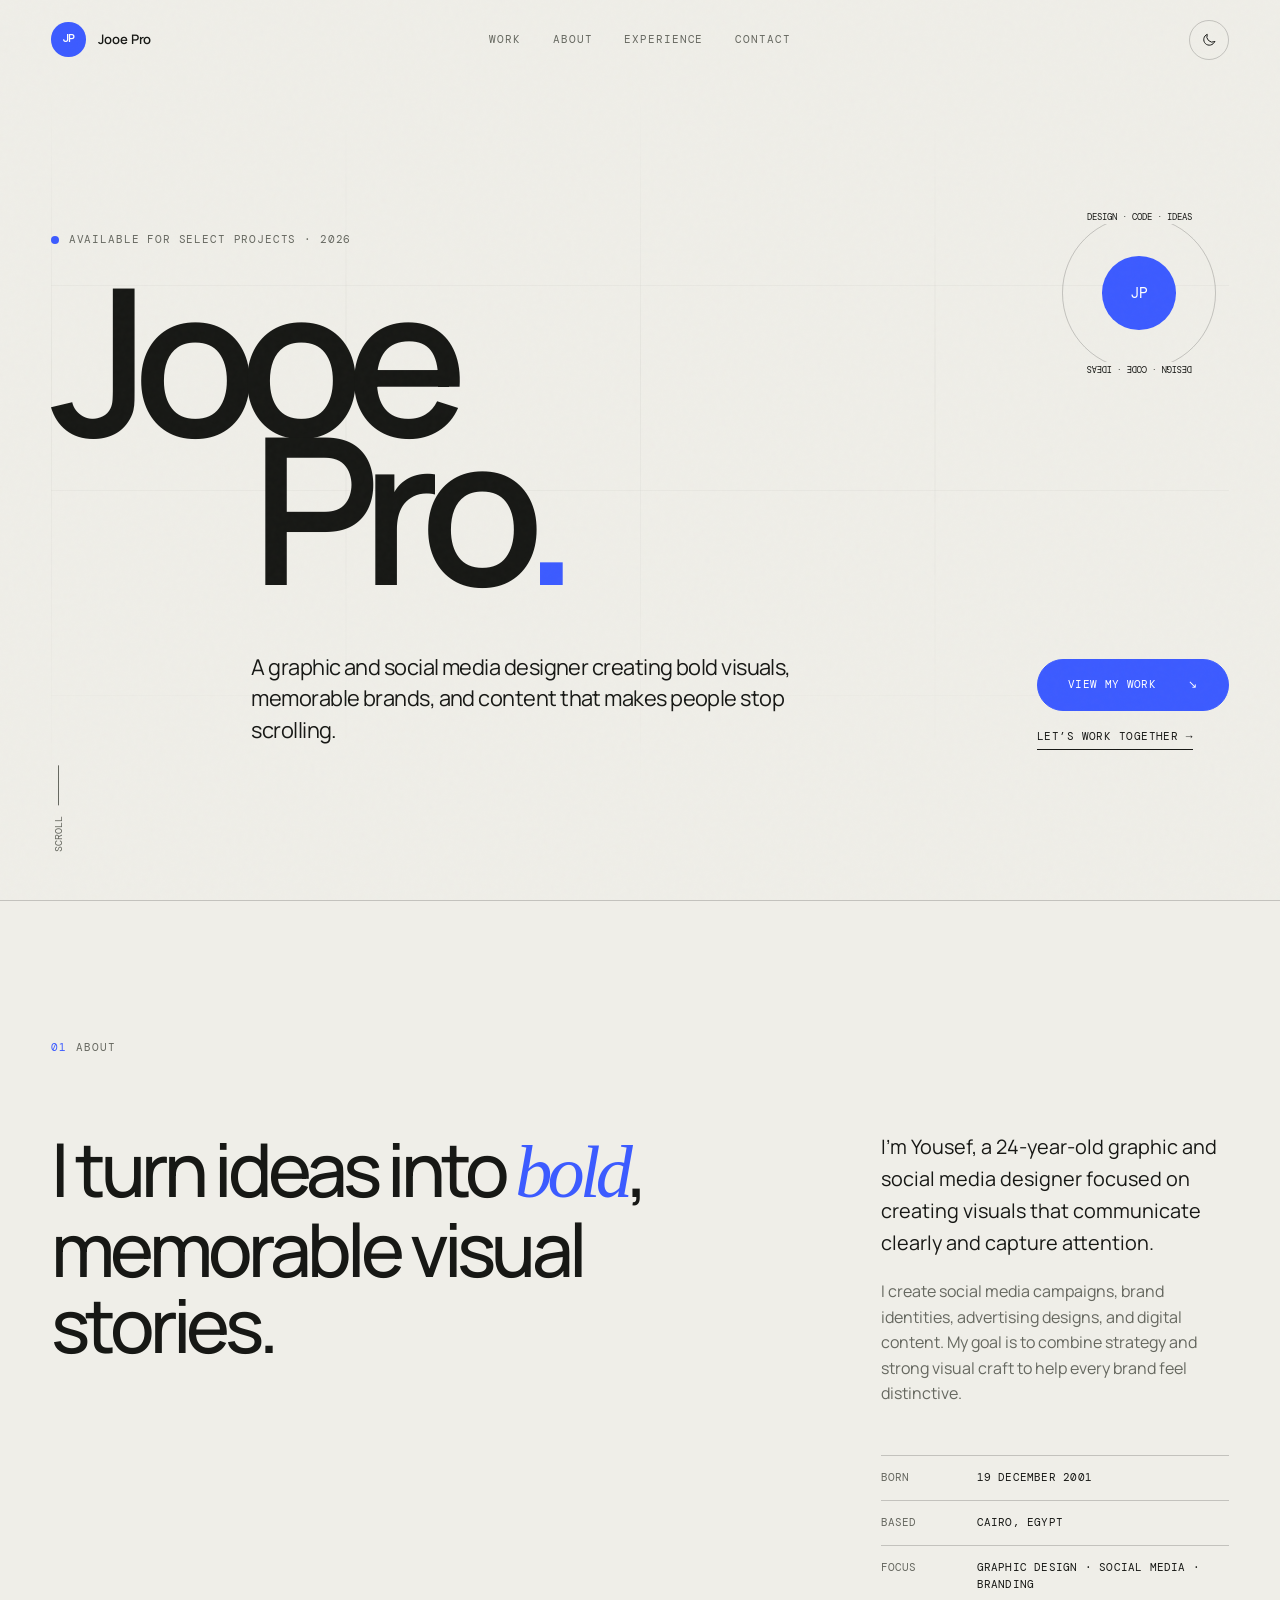
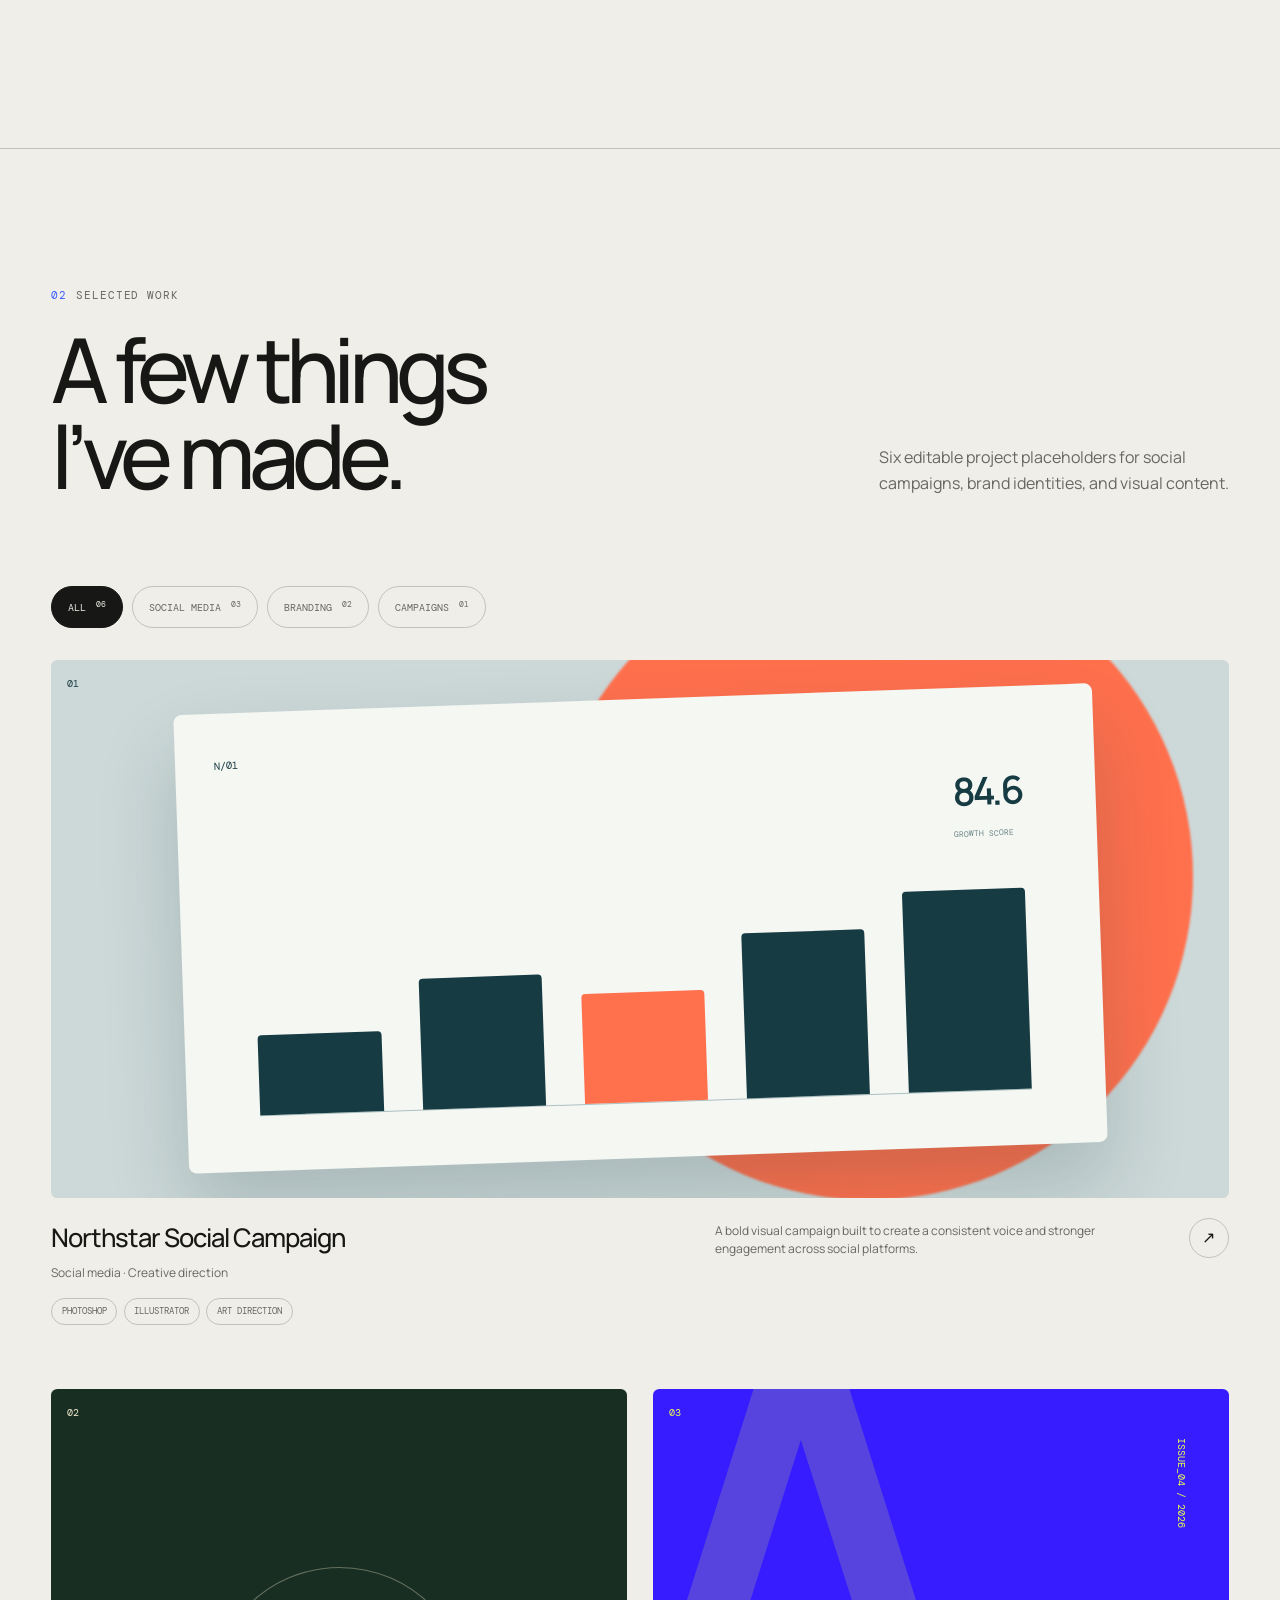
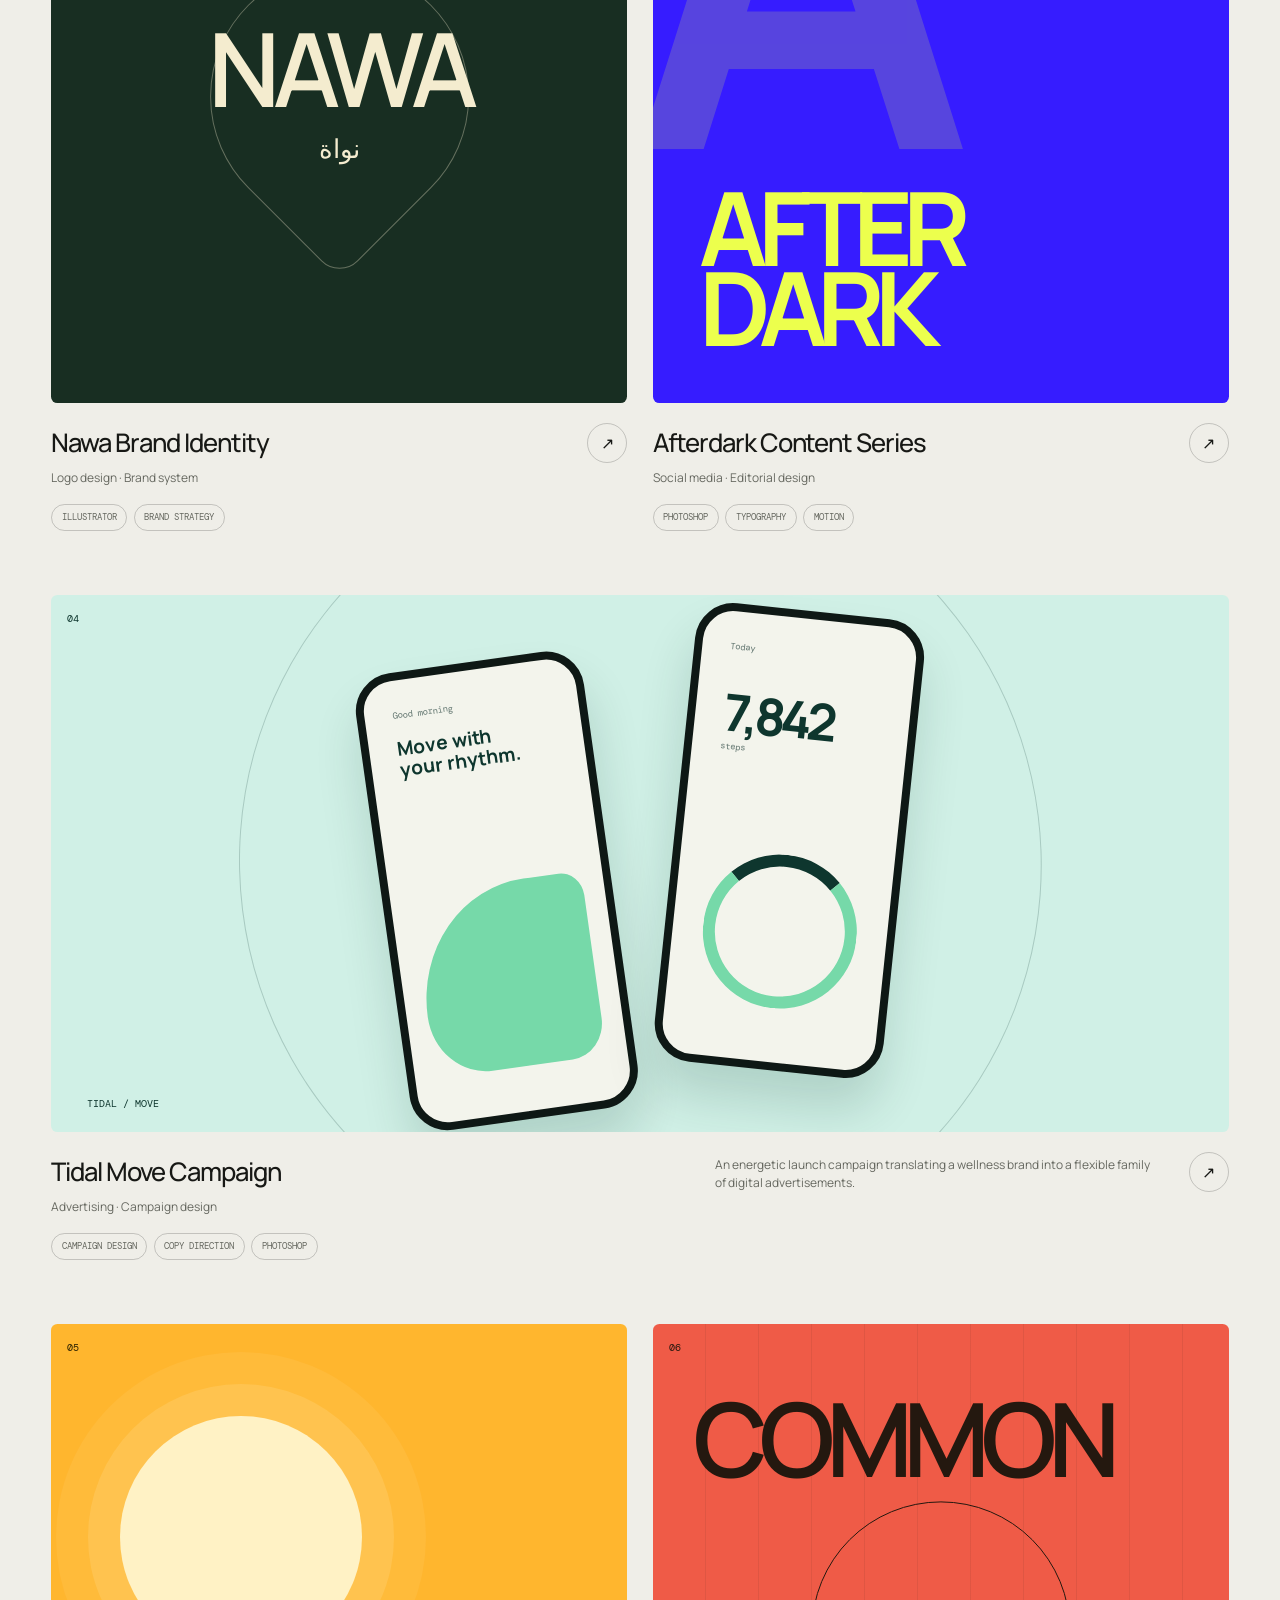
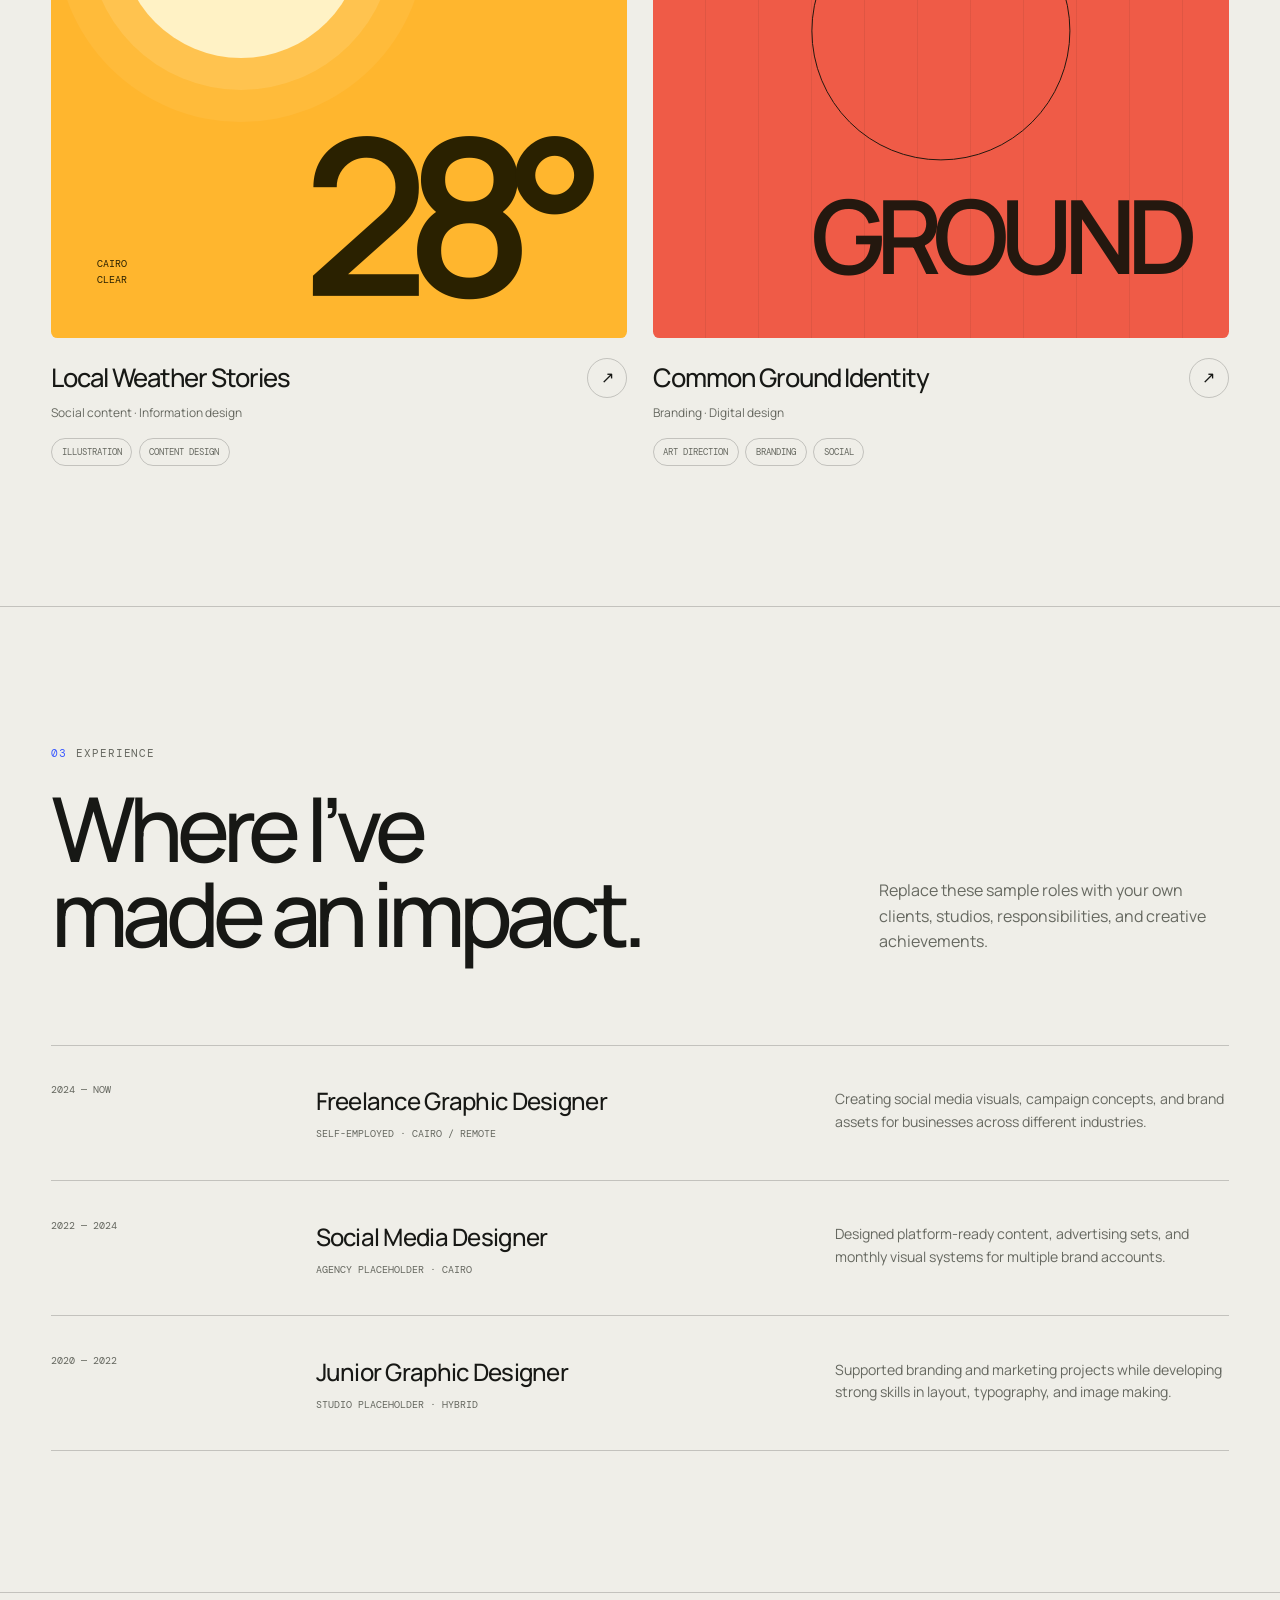
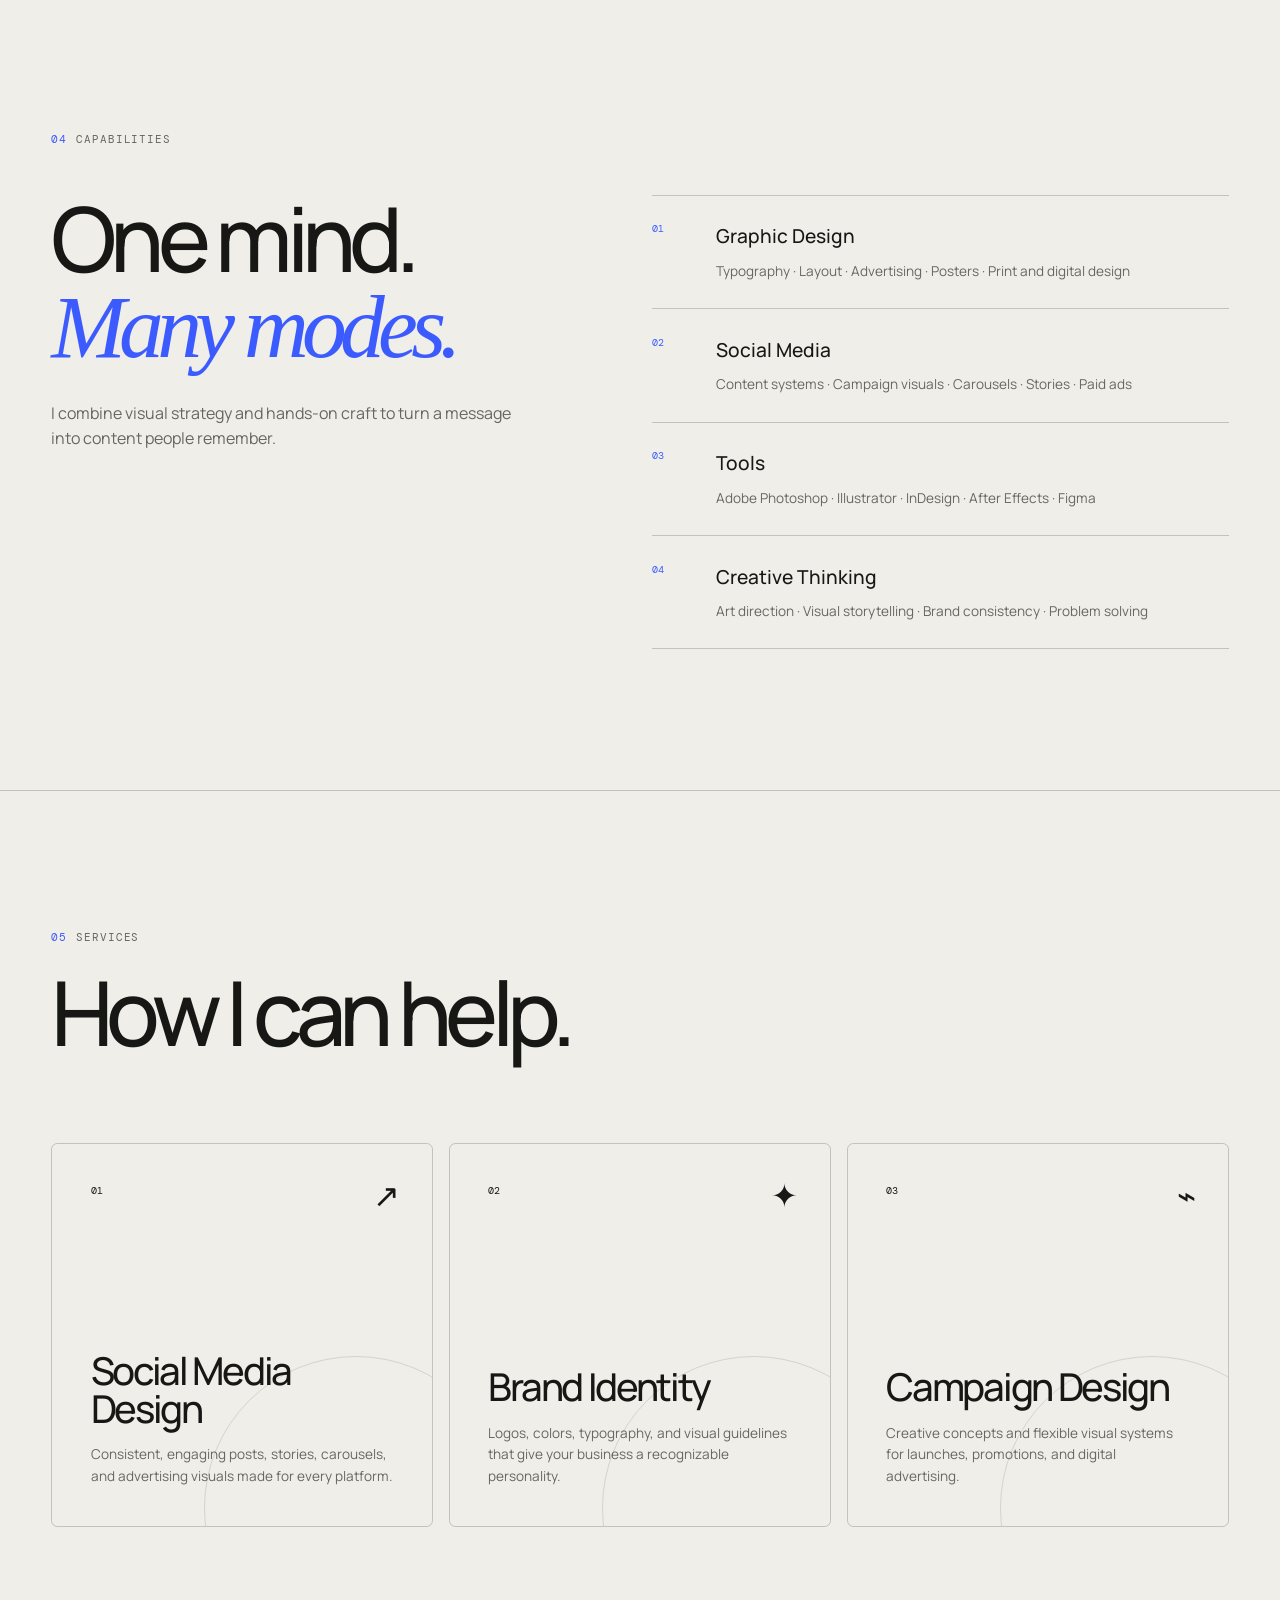
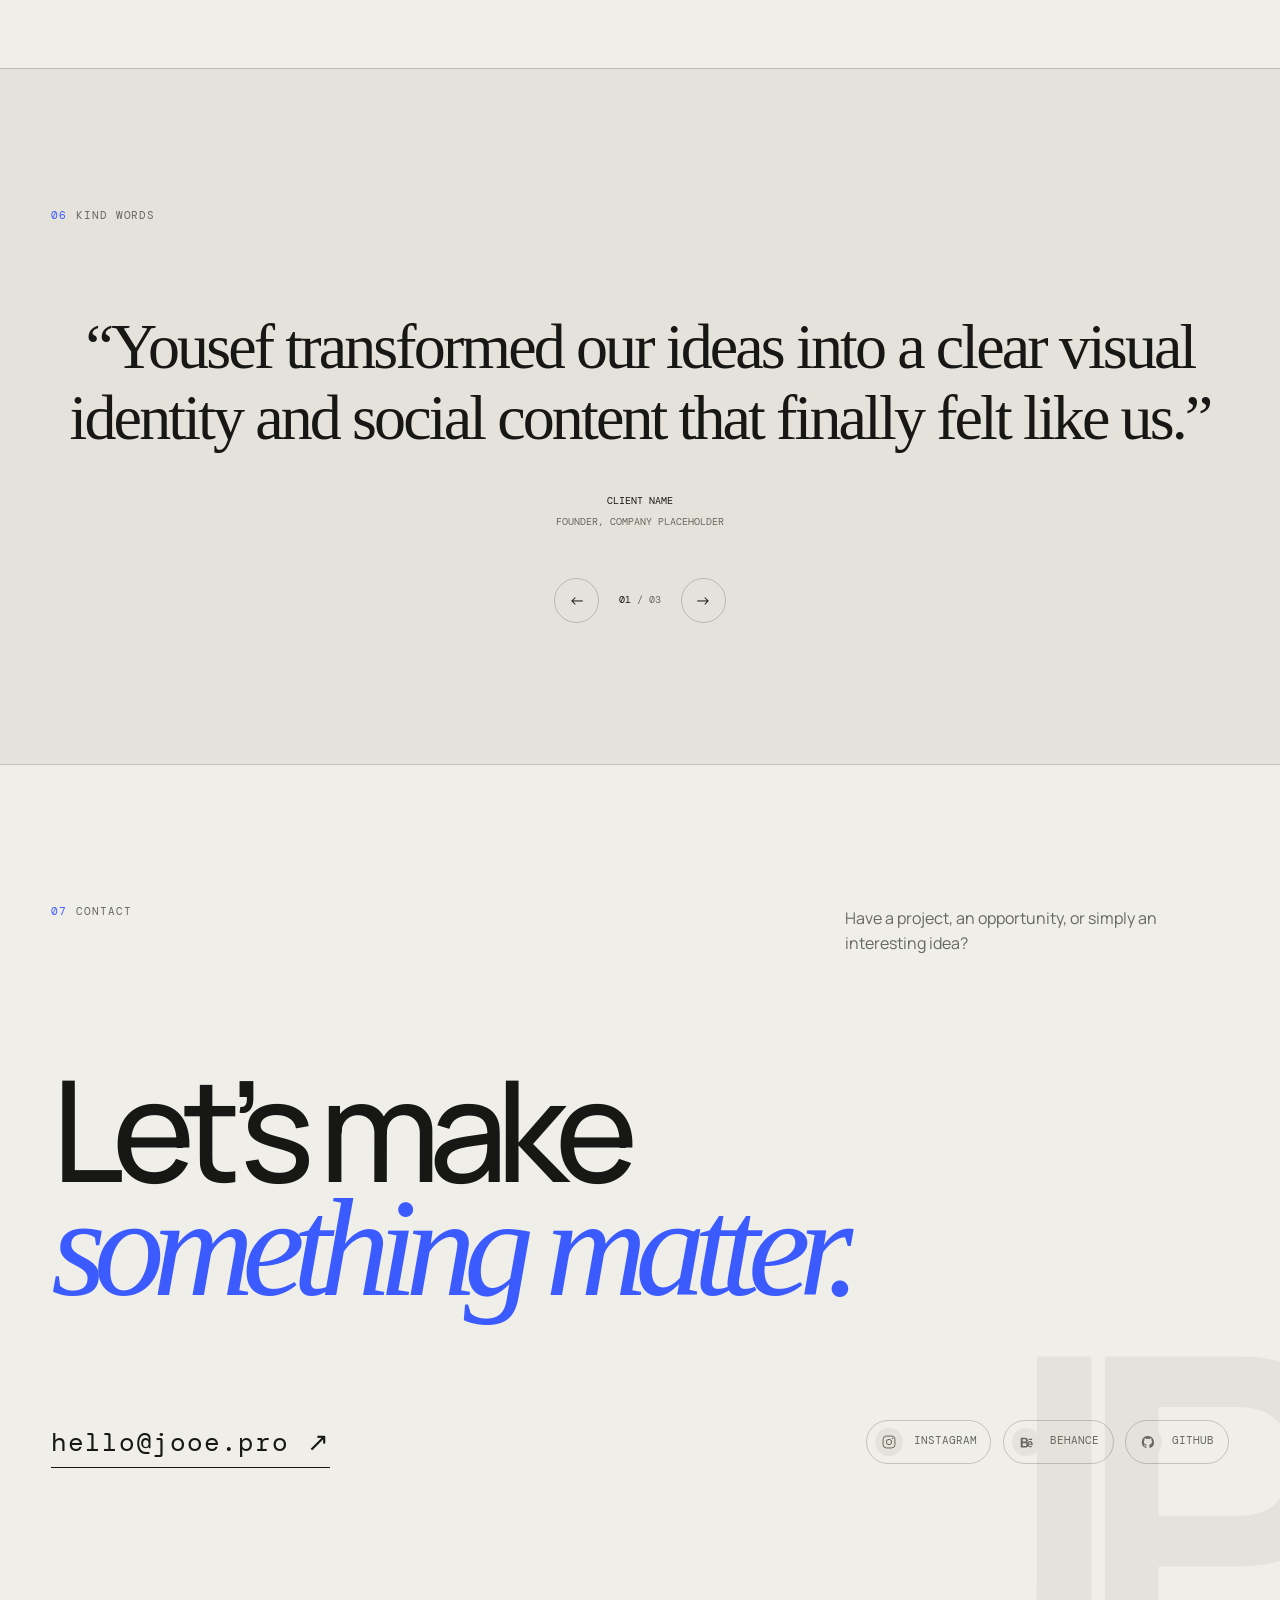
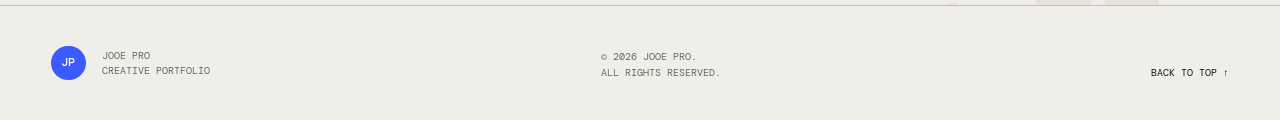
==== commit 0b4a470e: "Add files via upload" ====
--- a/index.html
+++ b/index.html
@@ -349,11 +349,27 @@
           <!-- EDIT: Replace hello@jooe.pro with your real email address. -->
           <a class="contact-email" href="mailto:hello@jooe.pro">hello@jooe.pro <span aria-hidden="true">↗</span></a>
           <div class="social-links" aria-label="Social media links">
-            <!-- EDIT: Replace # with your social profile URLs. -->
-            <a href="#" data-placeholder-link>LinkedIn ↗</a>
-            <a href="https://github.com/ujooe" target="_blank" rel="noreferrer">GitHub ↗</a>
-            <a href="#" data-placeholder-link>Instagram ↗</a>
-            <a href="#" data-placeholder-link>Behance ↗</a>
+            <a href="https://www.instagram.com/jooepro" target="_blank" rel="noreferrer" aria-label="Jooe Pro on Instagram">
+              <svg viewBox="0 0 24 24" aria-hidden="true">
+                <rect x="3" y="3" width="18" height="18" rx="5"></rect>
+                <circle cx="12" cy="12" r="4"></circle>
+                <circle class="social-icon-dot" cx="17.4" cy="6.7" r="1"></circle>
+              </svg>
+              <span>Instagram</span>
+            </a>
+            <a href="https://www.behance.net/jooepro" target="_blank" rel="noreferrer" aria-label="Jooe Pro on Behance">
+              <svg viewBox="0 0 24 24" aria-hidden="true">
+                <path d="M4 5.5h6.2c3 0 4.8 1.4 4.8 3.7 0 1.5-.8 2.7-2.1 3.2 1.8.5 2.8 1.8 2.8 3.7 0 2.7-2.1 4.4-5.3 4.4H4v-15Zm5.8 5.8c1.5 0 2.3-.6 2.3-1.7 0-1-.8-1.6-2.3-1.6H7v3.3h2.8Zm.3 6.7c1.7 0 2.6-.7 2.6-2s-.9-2-2.6-2H7v4h3.1Z"></path>
+                <path d="M16.3 7h5v1.8h-5zM21.8 16.2h-5.7c.2 1.5 1.1 2.3 2.5 2.3 1 0 1.8-.4 2.4-1.2l.7.5c-.7 1.5-1.9 2.3-3.4 2.3-2.7 0-4.5-2-4.5-4.9 0-2.8 1.8-4.9 4.3-4.9 2.6 0 4.1 2 4.1 4.9 0 .4-.1.7-.1 1h-.3Zm-5.7-1.7h3.7c-.1-1.4-.8-2.2-1.8-2.2-1.1 0-1.8.8-1.9 2.2Z"></path>
+              </svg>
+              <span>Behance</span>
+            </a>
+            <a href="https://github.com/ujooe" target="_blank" rel="noreferrer" aria-label="Jooe Pro on GitHub">
+              <svg viewBox="0 0 24 24" aria-hidden="true">
+                <path d="M12 2.8a9.4 9.4 0 0 0-3 18.3c.5.1.6-.2.6-.5v-1.8c-2.7.6-3.3-1.2-3.3-1.2-.4-1.1-1.1-1.4-1.1-1.4-.9-.6.1-.6.1-.6 1 0 1.5 1 1.5 1 .9 1.5 2.3 1.1 2.8.8.1-.6.4-1.1.7-1.3-2.2-.2-4.5-1.1-4.5-4.7 0-1 .4-1.9 1-2.5-.1-.3-.4-1.2.1-2.5 0 0 .8-.3 2.6 1a9 9 0 0 1 4.8 0c1.8-1.2 2.6-1 2.6-1 .5 1.3.2 2.2.1 2.5.7.7 1 1.5 1 2.5 0 3.6-2.3 4.5-4.5 4.7.4.3.7.9.7 1.8v2.6c0 .3.2.6.7.5A9.4 9.4 0 0 0 12 2.8Z"></path>
+              </svg>
+              <span>GitHub</span>
+            </a>
           </div>
         </div>
       </section>
--- a/styles.css
+++ b/styles.css
@@ -1411,7 +1411,7 @@
 }
 
 .contact::after {
-  content: "YS";
+  content: "JP";
   position: absolute;
   right: -2%;
   bottom: -15%;
@@ -1460,20 +1460,63 @@
   display: flex;
   flex-wrap: wrap;
   justify-content: flex-end;
-  gap: 1.5rem;
+  gap: 0.7rem;
 }
 
 .social-links a {
+  display: inline-flex;
+  align-items: center;
+  gap: 0.65rem;
+  min-height: 2.7rem;
+  padding: 0.45rem 0.85rem 0.45rem 0.5rem;
+  border: 1px solid var(--line);
+  border-radius: 100vw;
   color: var(--muted);
   font-family: var(--font-mono);
   font-size: 0.66rem;
   text-transform: uppercase;
-  transition: color 180ms ease;
+  transition: color 220ms ease, background 220ms ease, border-color 220ms ease, transform 300ms var(--ease);
+}
+
+.social-links svg {
+  width: 1.75rem;
+  height: 1.75rem;
+  padding: 0.38rem;
+  border-radius: 50%;
+  background: var(--surface);
+  fill: currentColor;
+  stroke: currentColor;
+  stroke-width: 1.5;
+  transition: background 220ms ease, color 220ms ease, transform 300ms var(--ease);
+}
+
+.social-links svg rect,
+.social-links svg circle {
+  fill: none;
+}
+
+.social-links svg path {
+  stroke: none;
+}
+
+.social-links svg .social-icon-dot {
+  fill: currentColor;
+  stroke: none;
 }
 
 .social-links a:hover,
 .social-links a:focus-visible {
-  color: var(--text);
+  border-color: var(--accent);
+  background: var(--accent);
+  color: var(--accent-ink);
+  transform: translateY(-3px);
+}
+
+.social-links a:hover svg,
+.social-links a:focus-visible svg {
+  background: var(--accent-ink);
+  color: var(--accent);
+  transform: rotate(-8deg);
 }
 
 .site-footer {
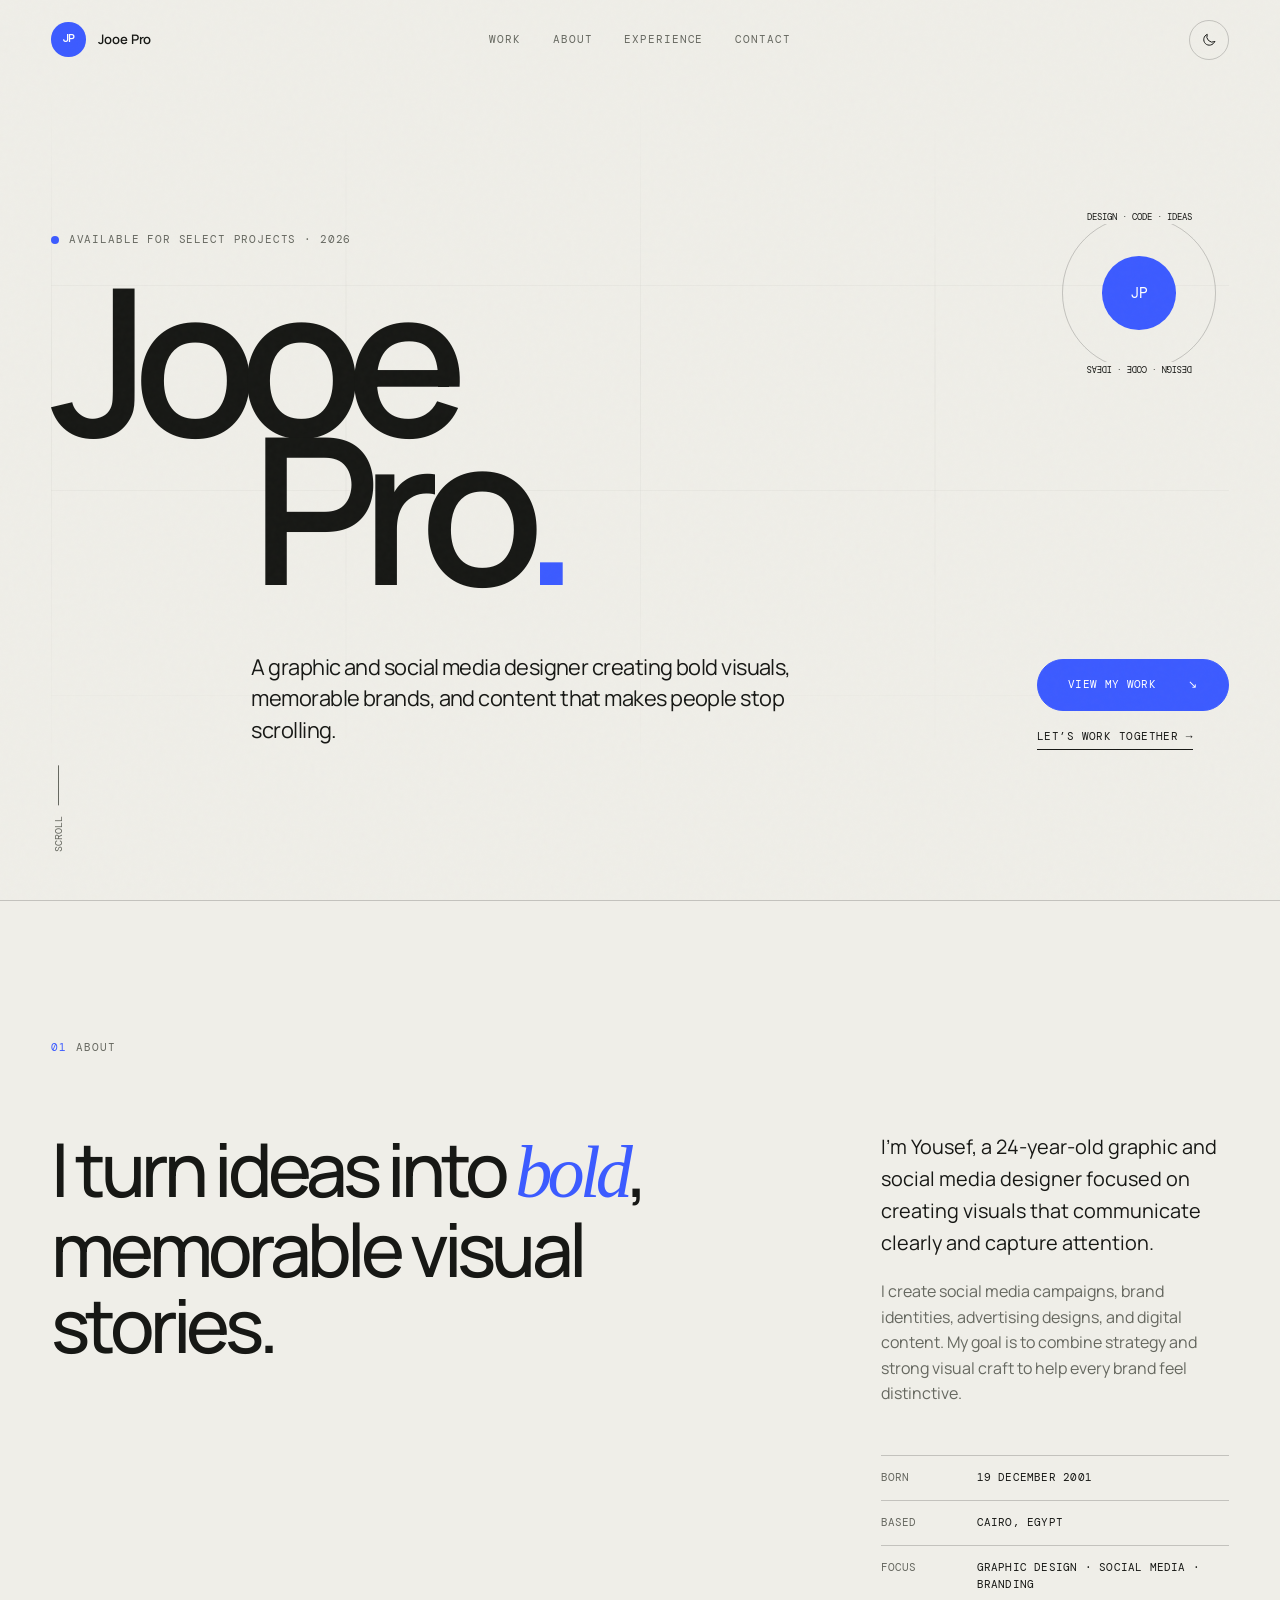
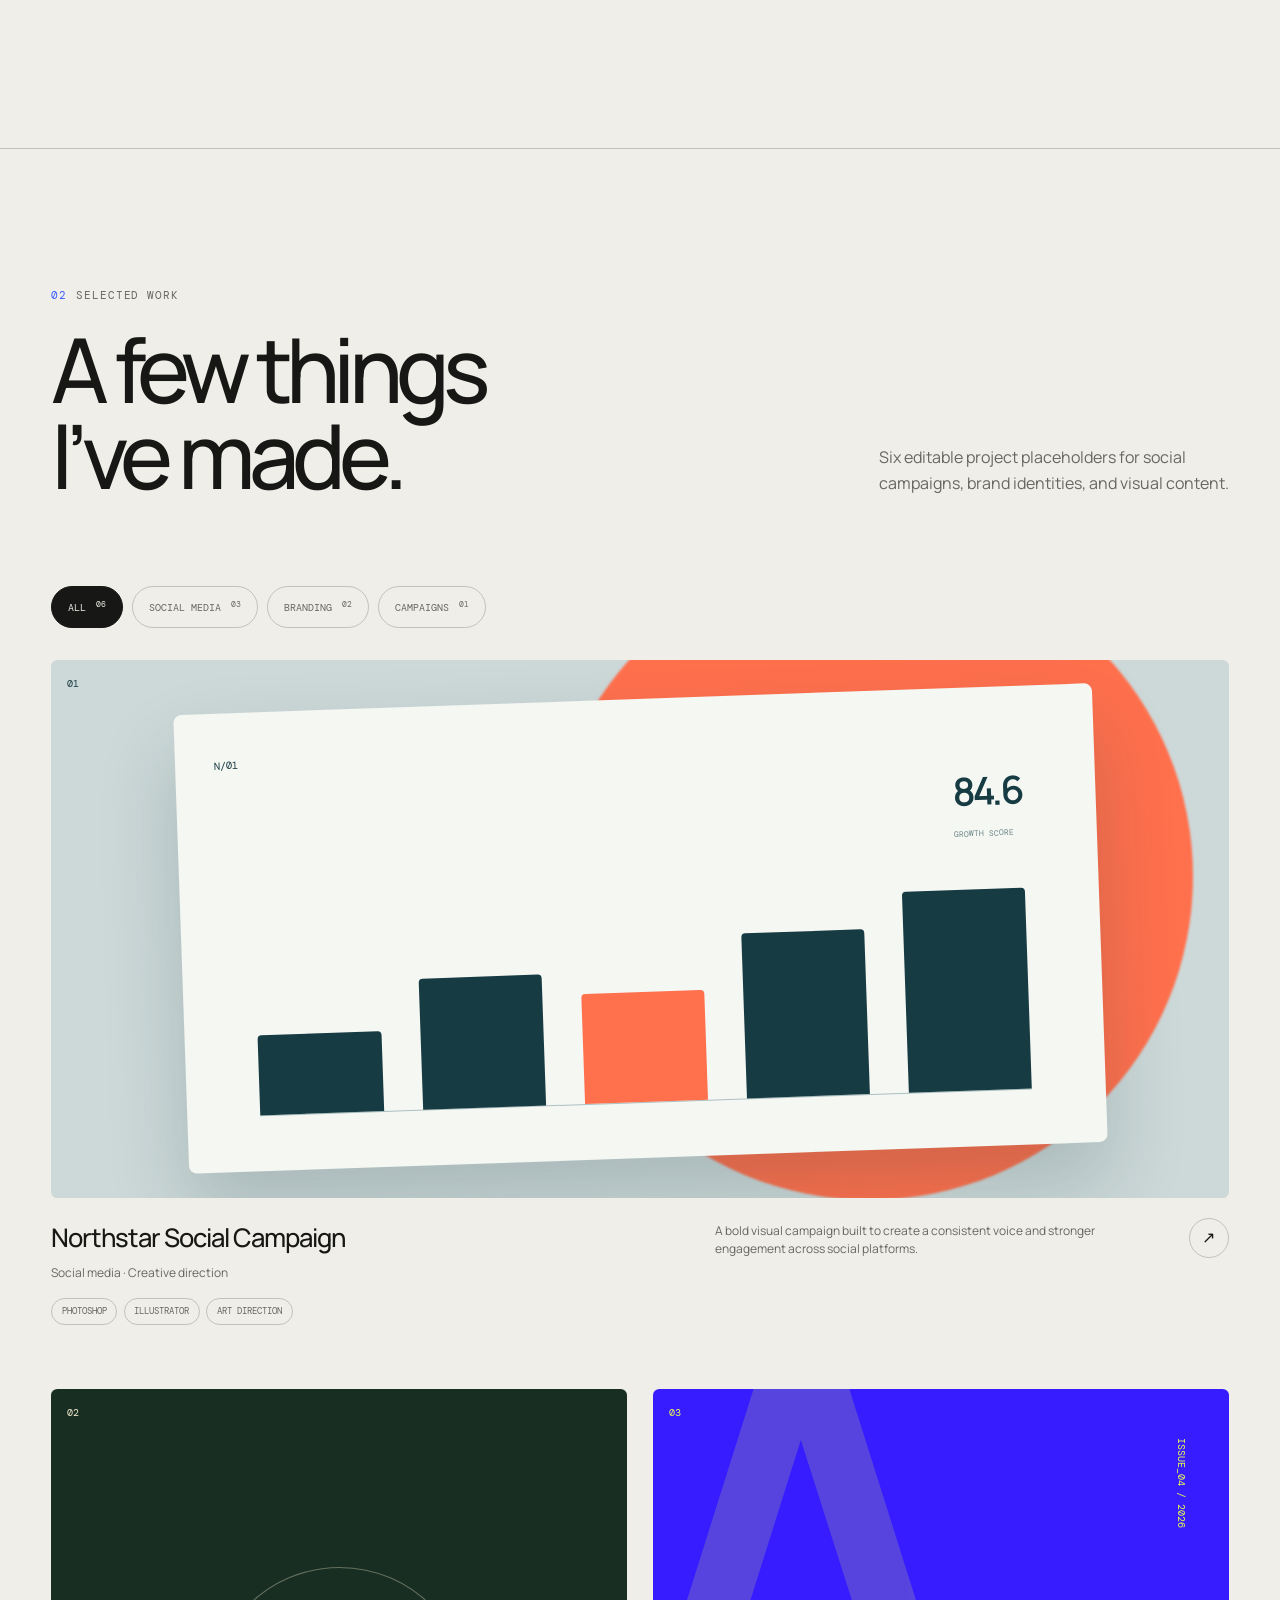
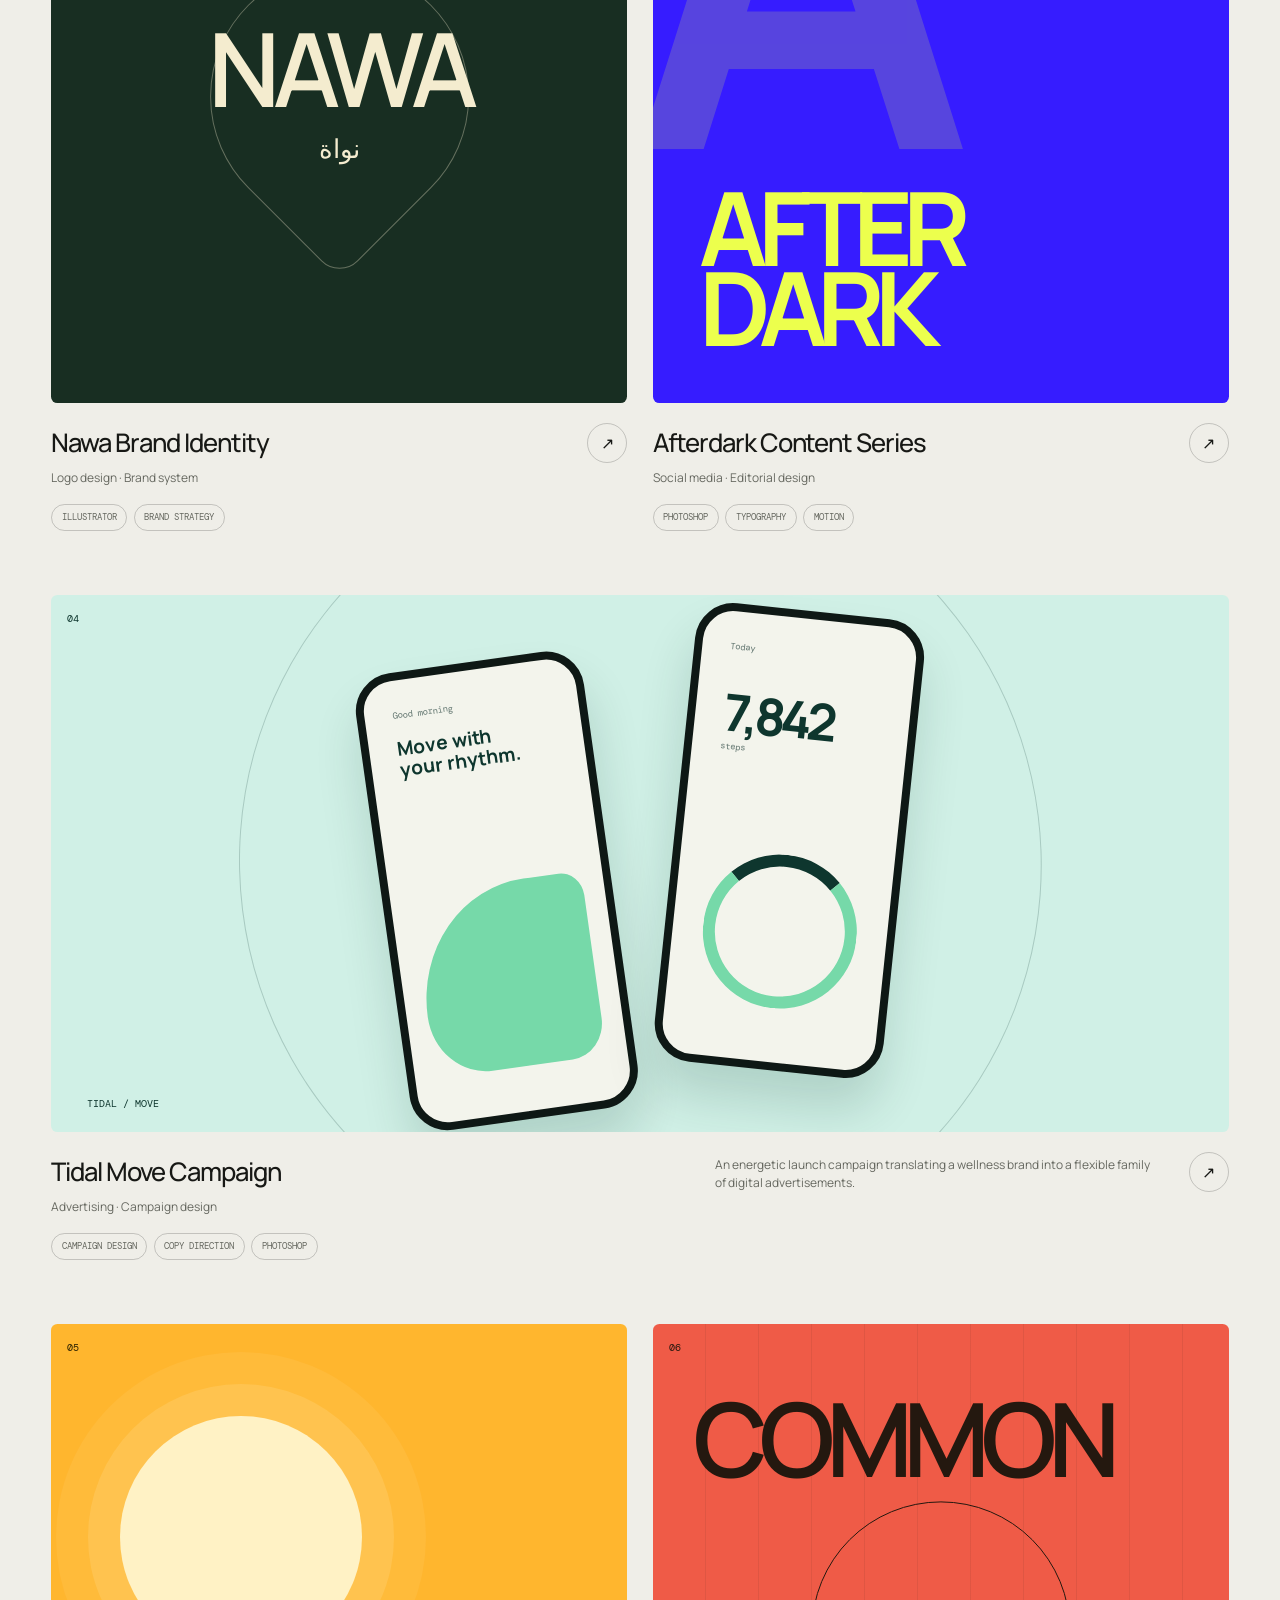
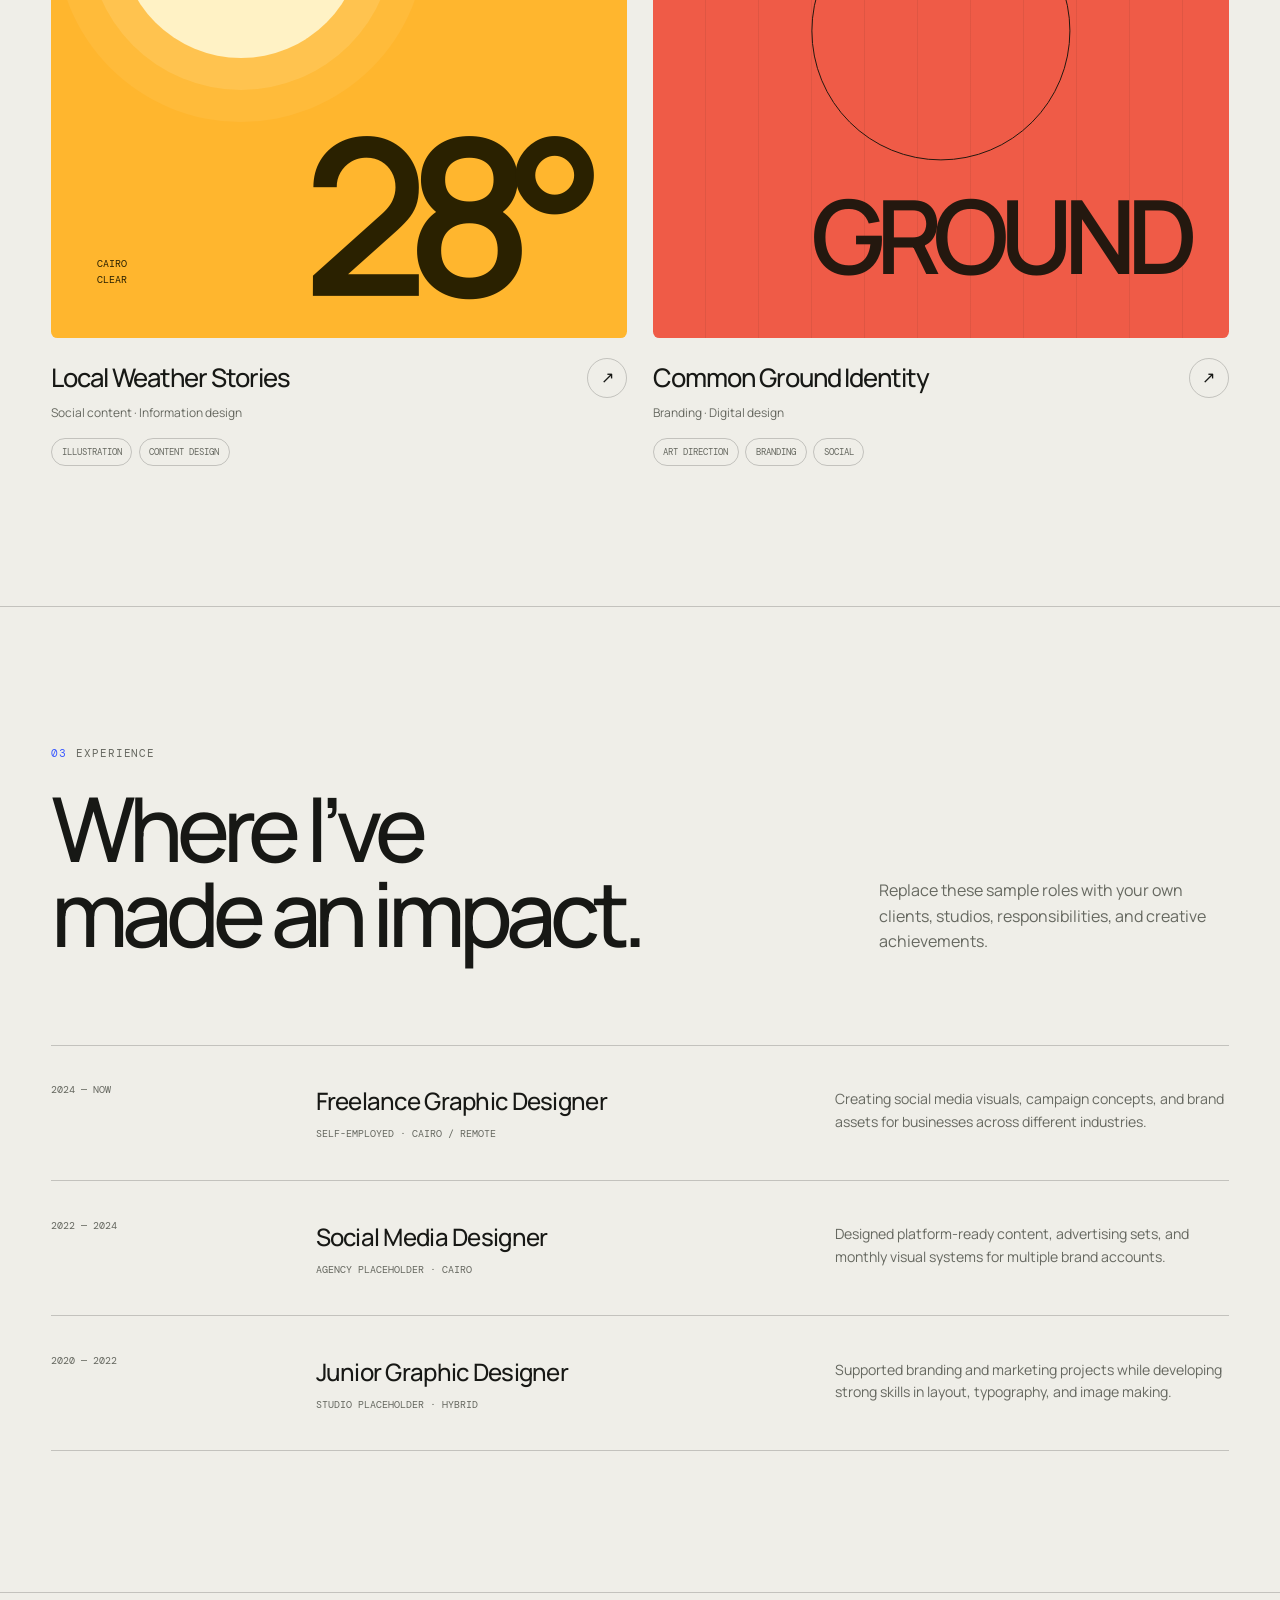
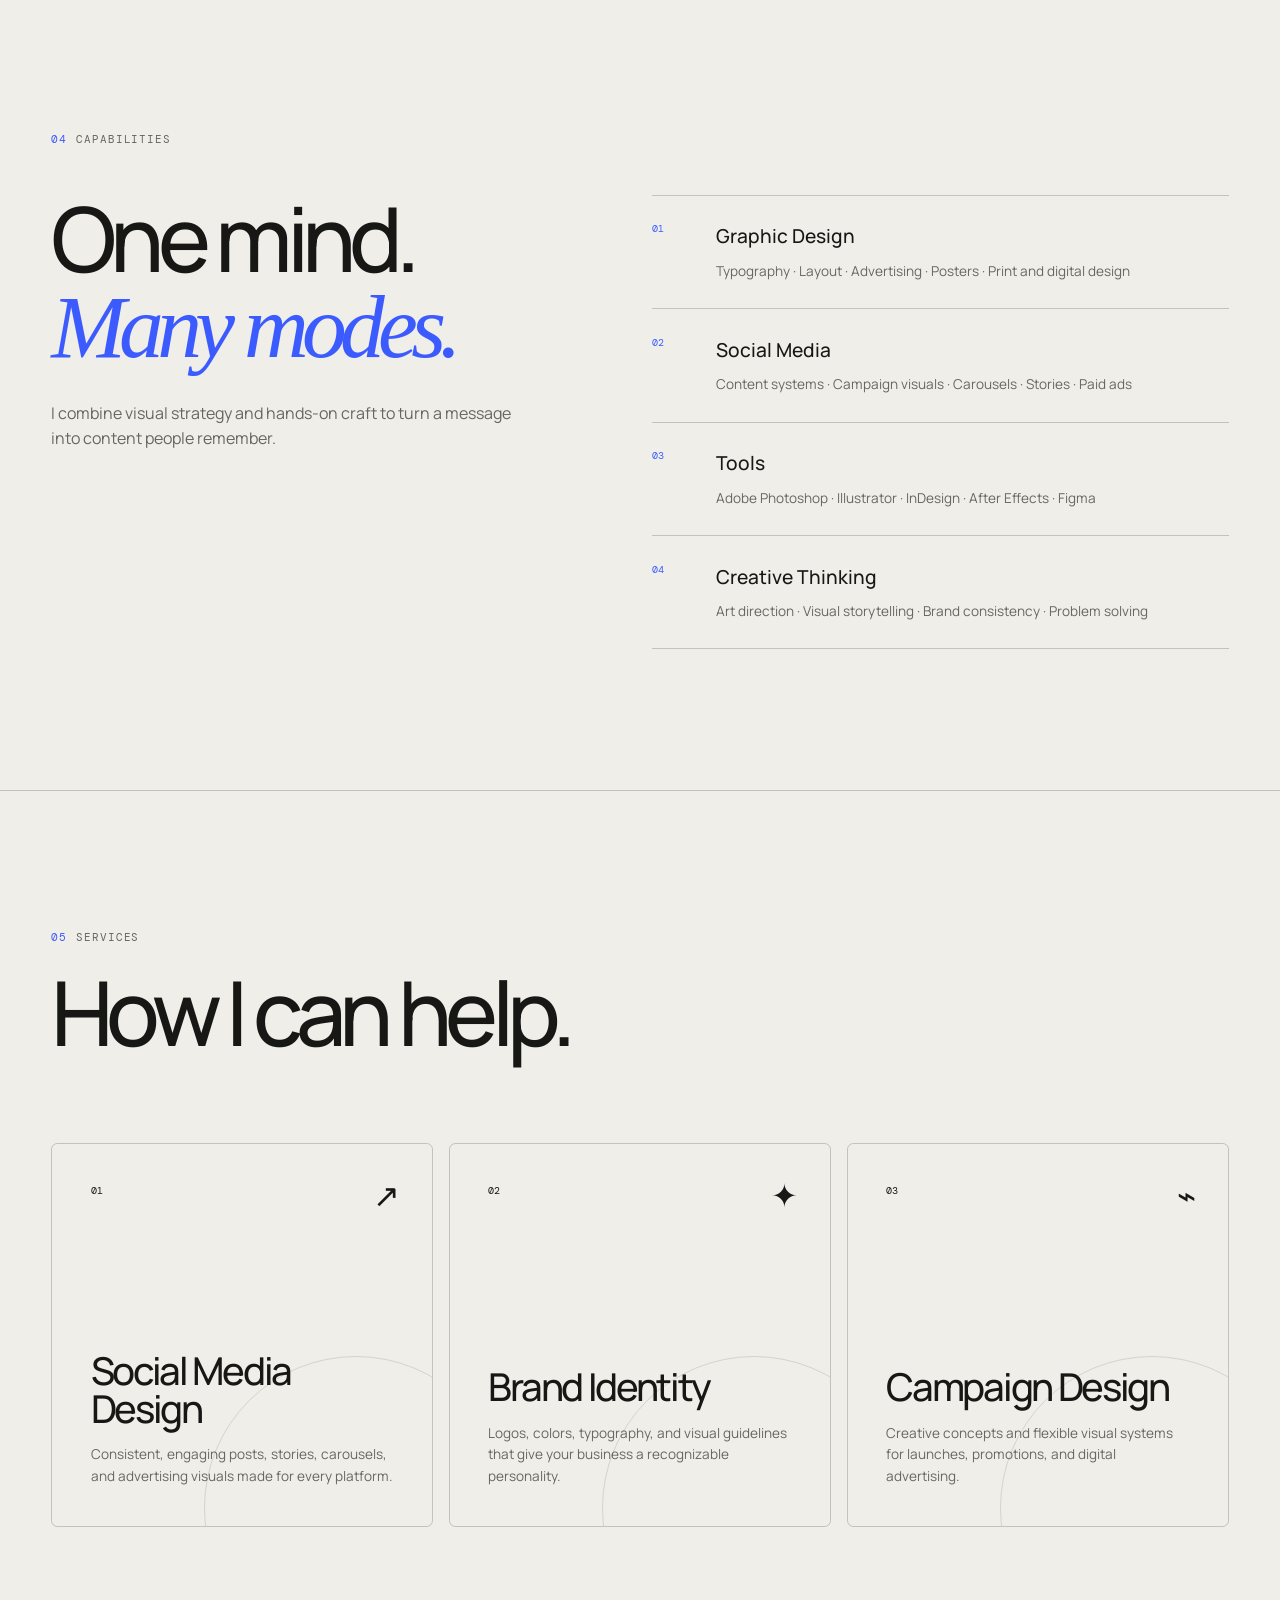
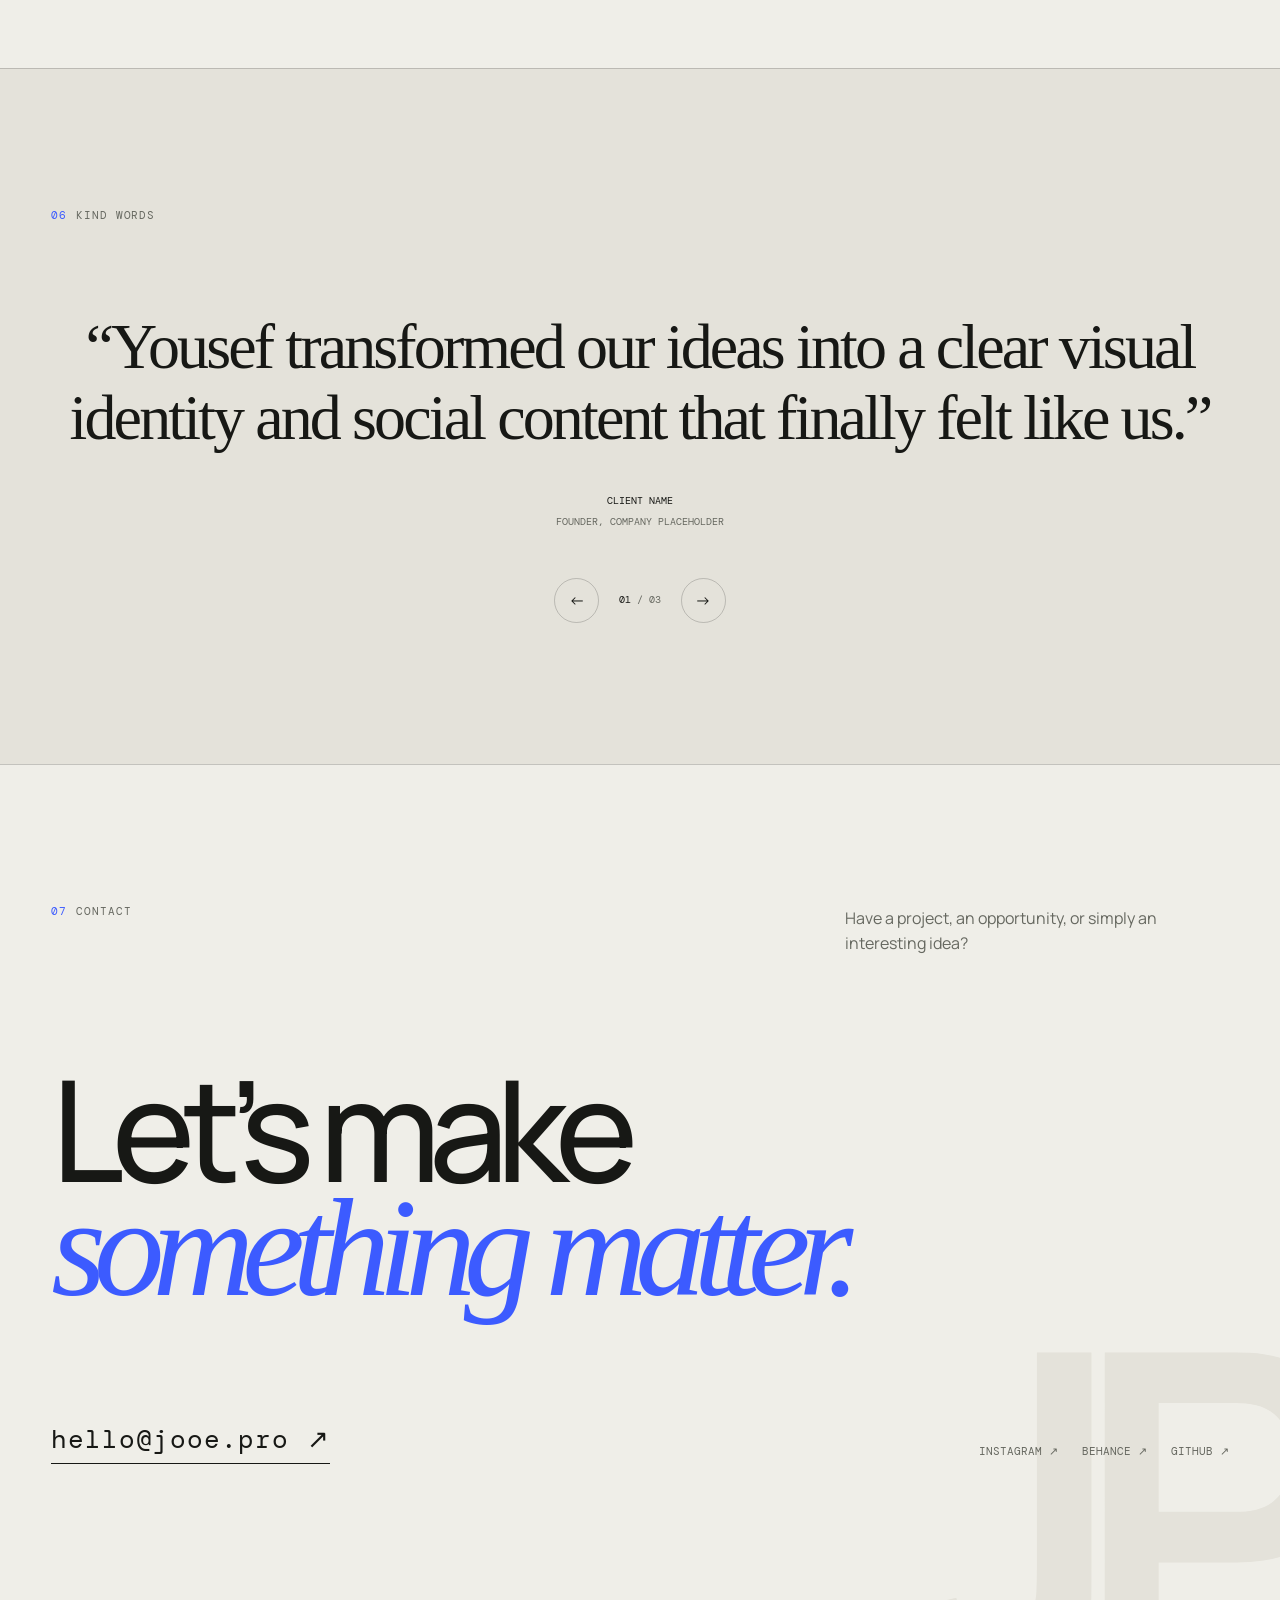
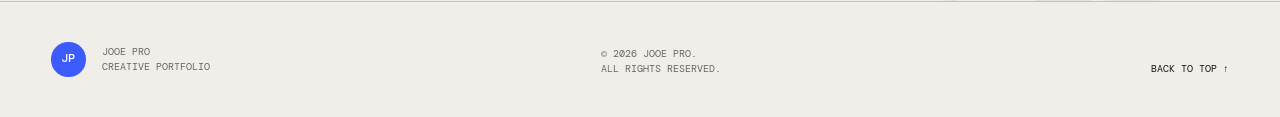
==== commit 9c02a923: "Add files via upload" ====
--- a/index.html
+++ b/index.html
@@ -349,27 +349,9 @@
           <!-- EDIT: Replace hello@jooe.pro with your real email address. -->
           <a class="contact-email" href="mailto:hello@jooe.pro">hello@jooe.pro <span aria-hidden="true">↗</span></a>
           <div class="social-links" aria-label="Social media links">
-            <a href="https://www.instagram.com/jooepro" target="_blank" rel="noreferrer" aria-label="Jooe Pro on Instagram">
-              <svg viewBox="0 0 24 24" aria-hidden="true">
-                <rect x="3" y="3" width="18" height="18" rx="5"></rect>
-                <circle cx="12" cy="12" r="4"></circle>
-                <circle class="social-icon-dot" cx="17.4" cy="6.7" r="1"></circle>
-              </svg>
-              <span>Instagram</span>
-            </a>
-            <a href="https://www.behance.net/jooepro" target="_blank" rel="noreferrer" aria-label="Jooe Pro on Behance">
-              <svg viewBox="0 0 24 24" aria-hidden="true">
-                <path d="M4 5.5h6.2c3 0 4.8 1.4 4.8 3.7 0 1.5-.8 2.7-2.1 3.2 1.8.5 2.8 1.8 2.8 3.7 0 2.7-2.1 4.4-5.3 4.4H4v-15Zm5.8 5.8c1.5 0 2.3-.6 2.3-1.7 0-1-.8-1.6-2.3-1.6H7v3.3h2.8Zm.3 6.7c1.7 0 2.6-.7 2.6-2s-.9-2-2.6-2H7v4h3.1Z"></path>
-                <path d="M16.3 7h5v1.8h-5zM21.8 16.2h-5.7c.2 1.5 1.1 2.3 2.5 2.3 1 0 1.8-.4 2.4-1.2l.7.5c-.7 1.5-1.9 2.3-3.4 2.3-2.7 0-4.5-2-4.5-4.9 0-2.8 1.8-4.9 4.3-4.9 2.6 0 4.1 2 4.1 4.9 0 .4-.1.7-.1 1h-.3Zm-5.7-1.7h3.7c-.1-1.4-.8-2.2-1.8-2.2-1.1 0-1.8.8-1.9 2.2Z"></path>
-              </svg>
-              <span>Behance</span>
-            </a>
-            <a href="https://github.com/ujooe" target="_blank" rel="noreferrer" aria-label="Jooe Pro on GitHub">
-              <svg viewBox="0 0 24 24" aria-hidden="true">
-                <path d="M12 2.8a9.4 9.4 0 0 0-3 18.3c.5.1.6-.2.6-.5v-1.8c-2.7.6-3.3-1.2-3.3-1.2-.4-1.1-1.1-1.4-1.1-1.4-.9-.6.1-.6.1-.6 1 0 1.5 1 1.5 1 .9 1.5 2.3 1.1 2.8.8.1-.6.4-1.1.7-1.3-2.2-.2-4.5-1.1-4.5-4.7 0-1 .4-1.9 1-2.5-.1-.3-.4-1.2.1-2.5 0 0 .8-.3 2.6 1a9 9 0 0 1 4.8 0c1.8-1.2 2.6-1 2.6-1 .5 1.3.2 2.2.1 2.5.7.7 1 1.5 1 2.5 0 3.6-2.3 4.5-4.5 4.7.4.3.7.9.7 1.8v2.6c0 .3.2.6.7.5A9.4 9.4 0 0 0 12 2.8Z"></path>
-              </svg>
-              <span>GitHub</span>
-            </a>
+            <a href="https://www.instagram.com/jooepro" target="_blank" rel="noreferrer">Instagram ↗</a>
+            <a href="https://www.behance.net/jooepro" target="_blank" rel="noreferrer">Behance ↗</a>
+            <a href="https://github.com/ujooe" target="_blank" rel="noreferrer">GitHub ↗</a>
           </div>
         </div>
       </section>
--- a/styles.css
+++ b/styles.css
@@ -1460,63 +1460,20 @@
   display: flex;
   flex-wrap: wrap;
   justify-content: flex-end;
-  gap: 0.7rem;
+  gap: 1.5rem;
 }
 
 .social-links a {
-  display: inline-flex;
-  align-items: center;
-  gap: 0.65rem;
-  min-height: 2.7rem;
-  padding: 0.45rem 0.85rem 0.45rem 0.5rem;
-  border: 1px solid var(--line);
-  border-radius: 100vw;
   color: var(--muted);
   font-family: var(--font-mono);
   font-size: 0.66rem;
   text-transform: uppercase;
-  transition: color 220ms ease, background 220ms ease, border-color 220ms ease, transform 300ms var(--ease);
-}
-
-.social-links svg {
-  width: 1.75rem;
-  height: 1.75rem;
-  padding: 0.38rem;
-  border-radius: 50%;
-  background: var(--surface);
-  fill: currentColor;
-  stroke: currentColor;
-  stroke-width: 1.5;
-  transition: background 220ms ease, color 220ms ease, transform 300ms var(--ease);
-}
-
-.social-links svg rect,
-.social-links svg circle {
-  fill: none;
-}
-
-.social-links svg path {
-  stroke: none;
-}
-
-.social-links svg .social-icon-dot {
-  fill: currentColor;
-  stroke: none;
+  transition: color 180ms ease;
 }
 
 .social-links a:hover,
 .social-links a:focus-visible {
-  border-color: var(--accent);
-  background: var(--accent);
-  color: var(--accent-ink);
-  transform: translateY(-3px);
-}
-
-.social-links a:hover svg,
-.social-links a:focus-visible svg {
-  background: var(--accent-ink);
-  color: var(--accent);
-  transform: rotate(-8deg);
+  color: var(--text);
 }
 
 .site-footer {
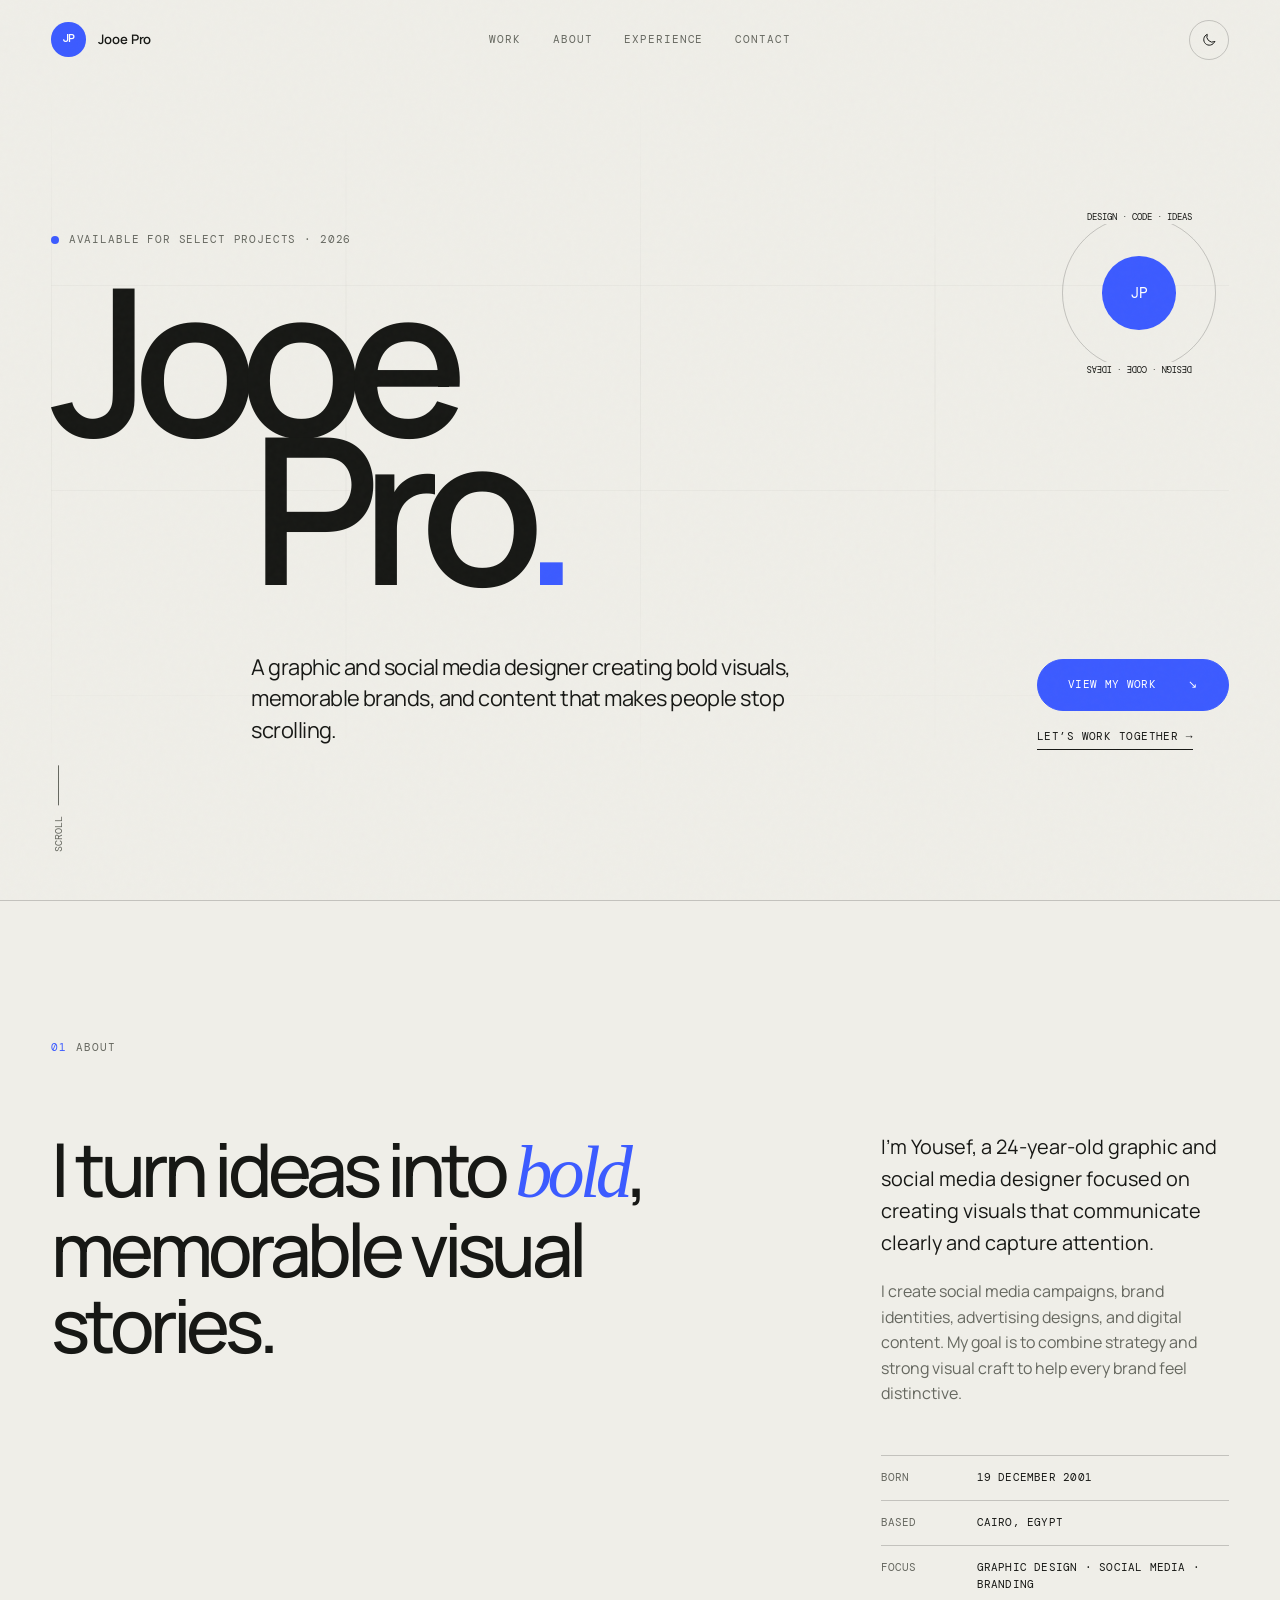
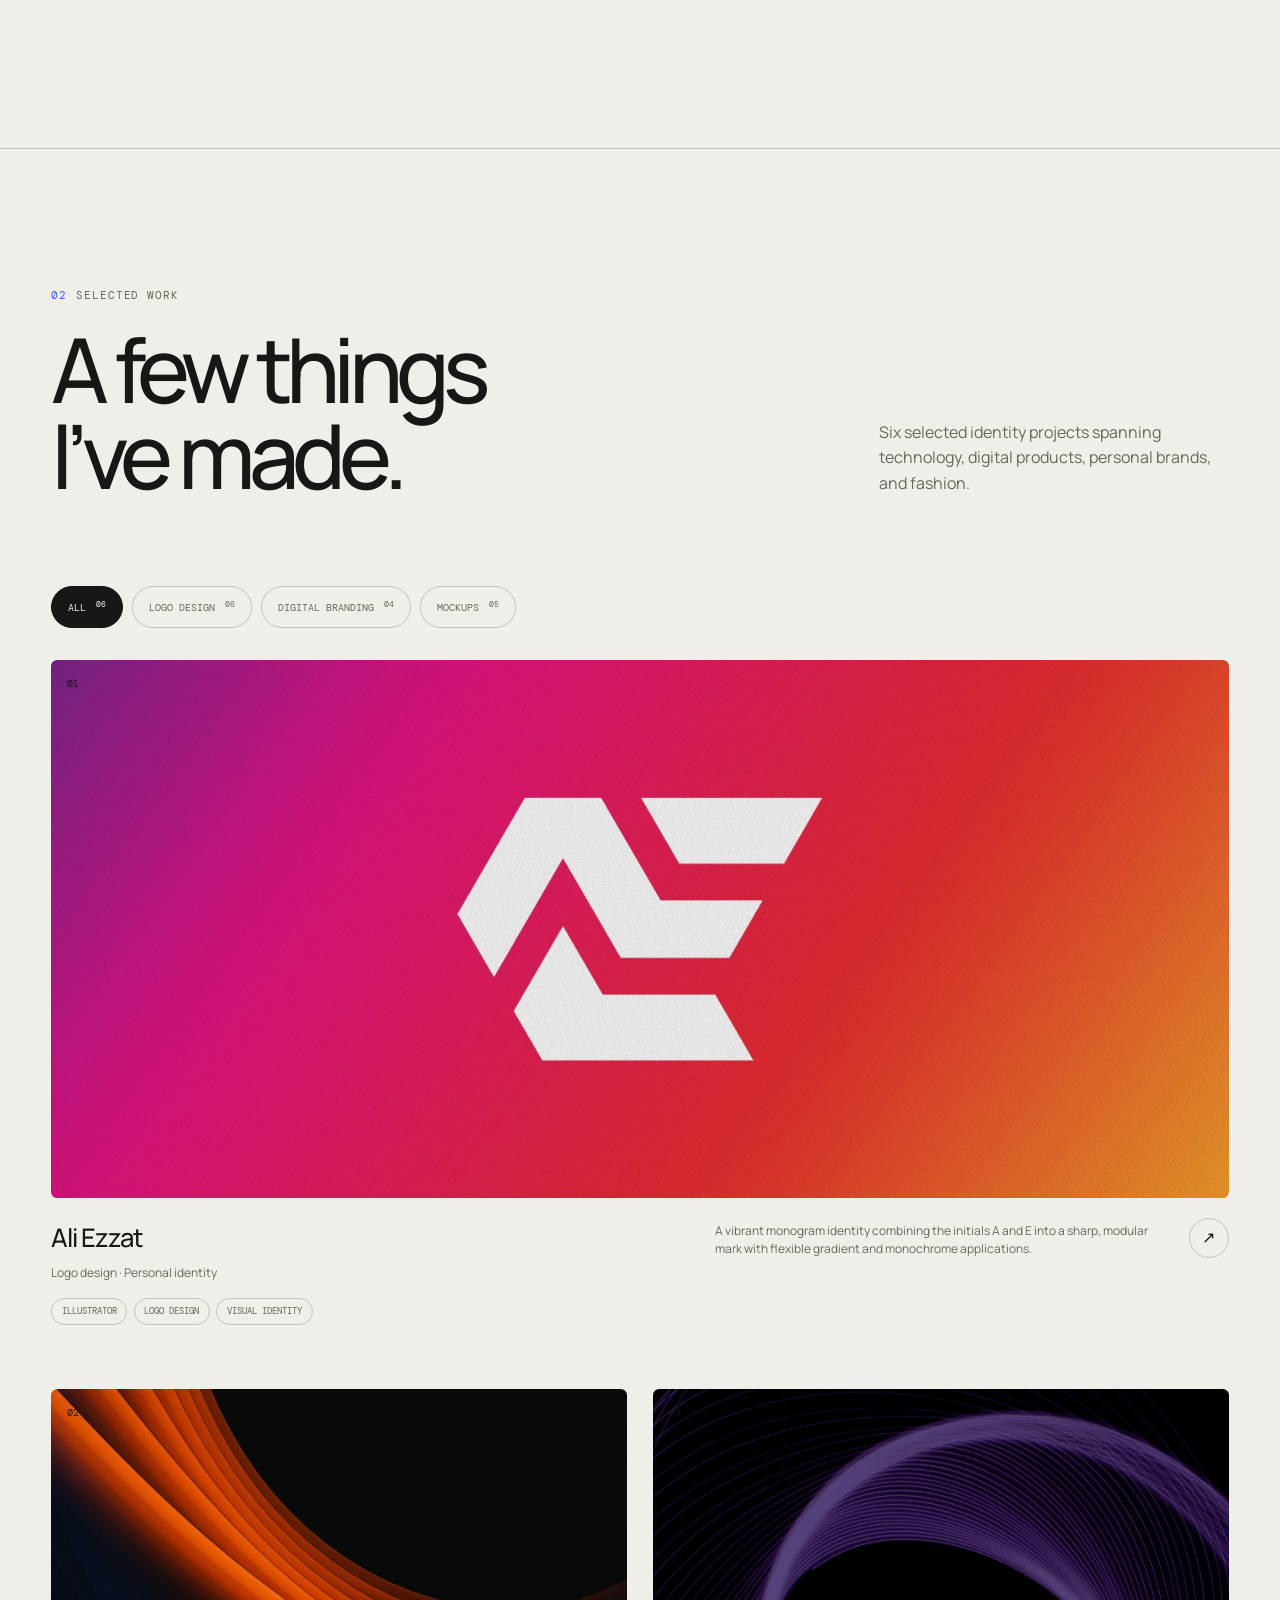
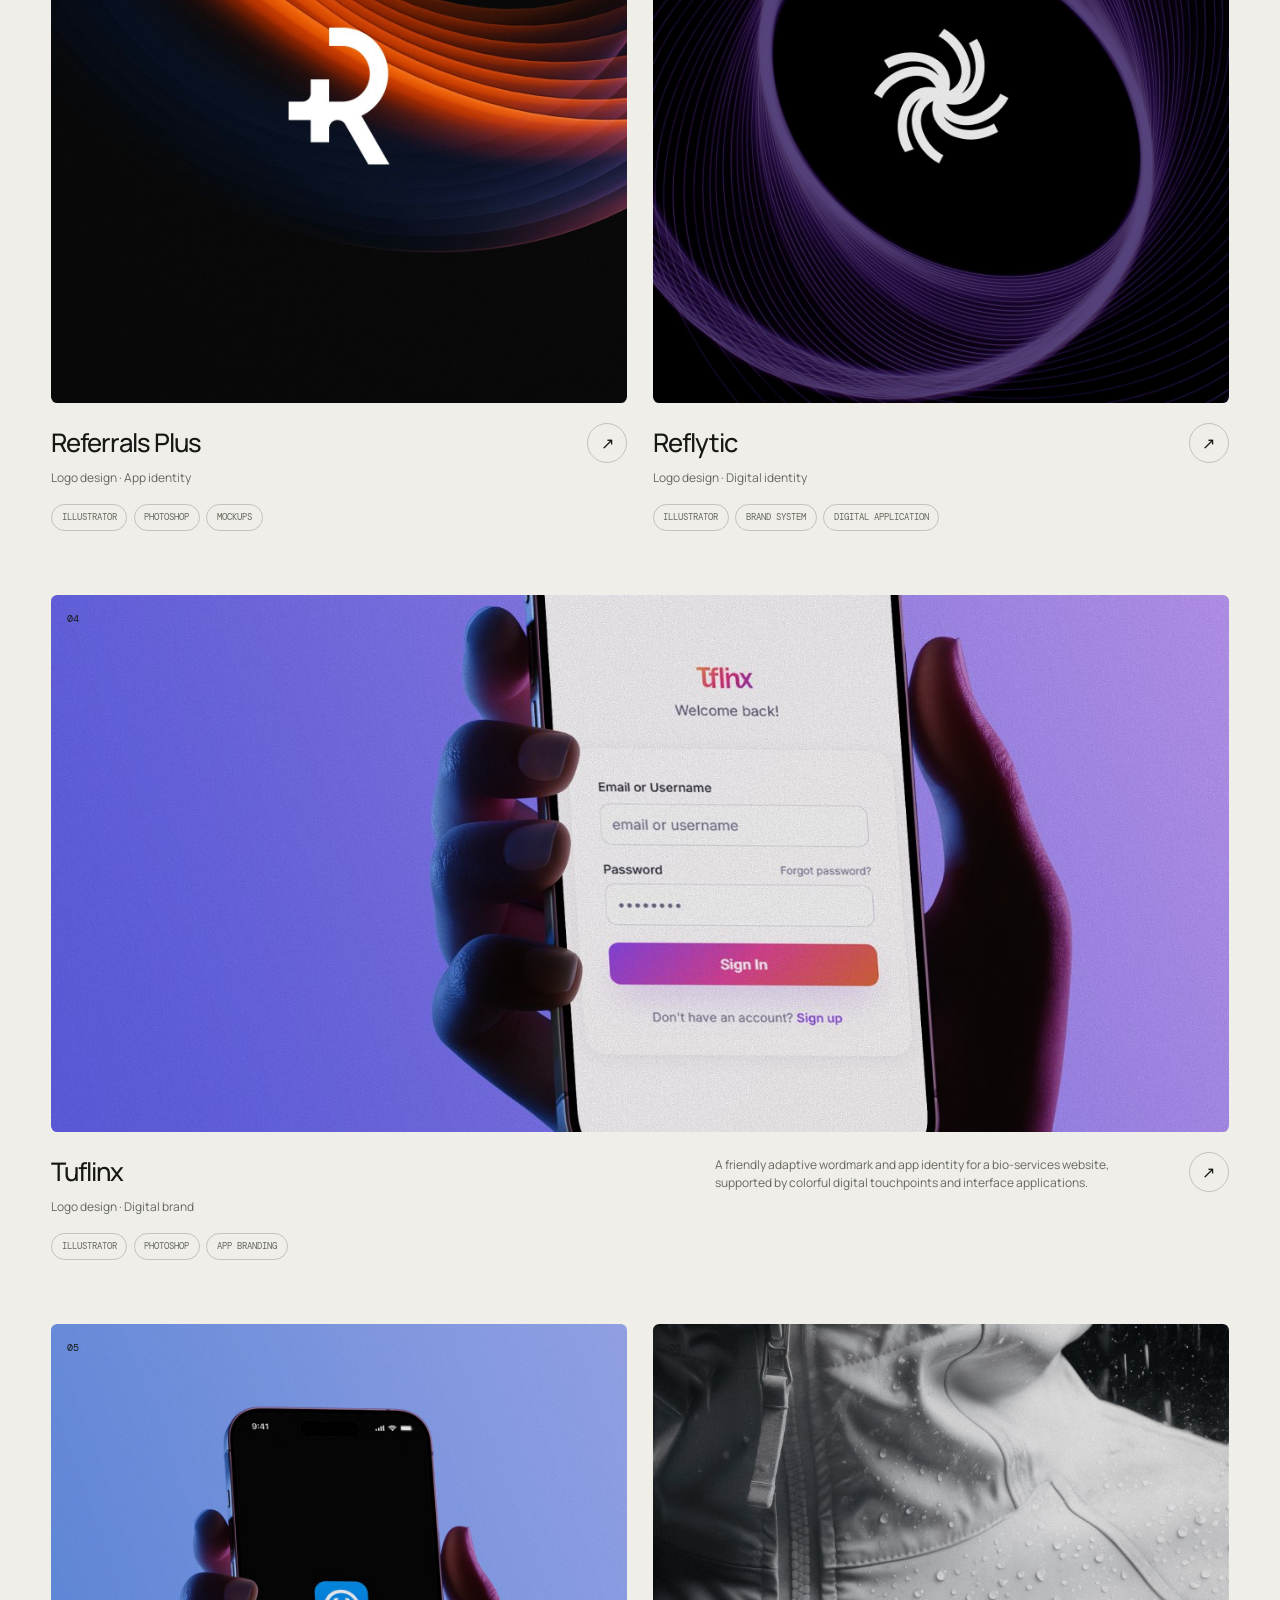
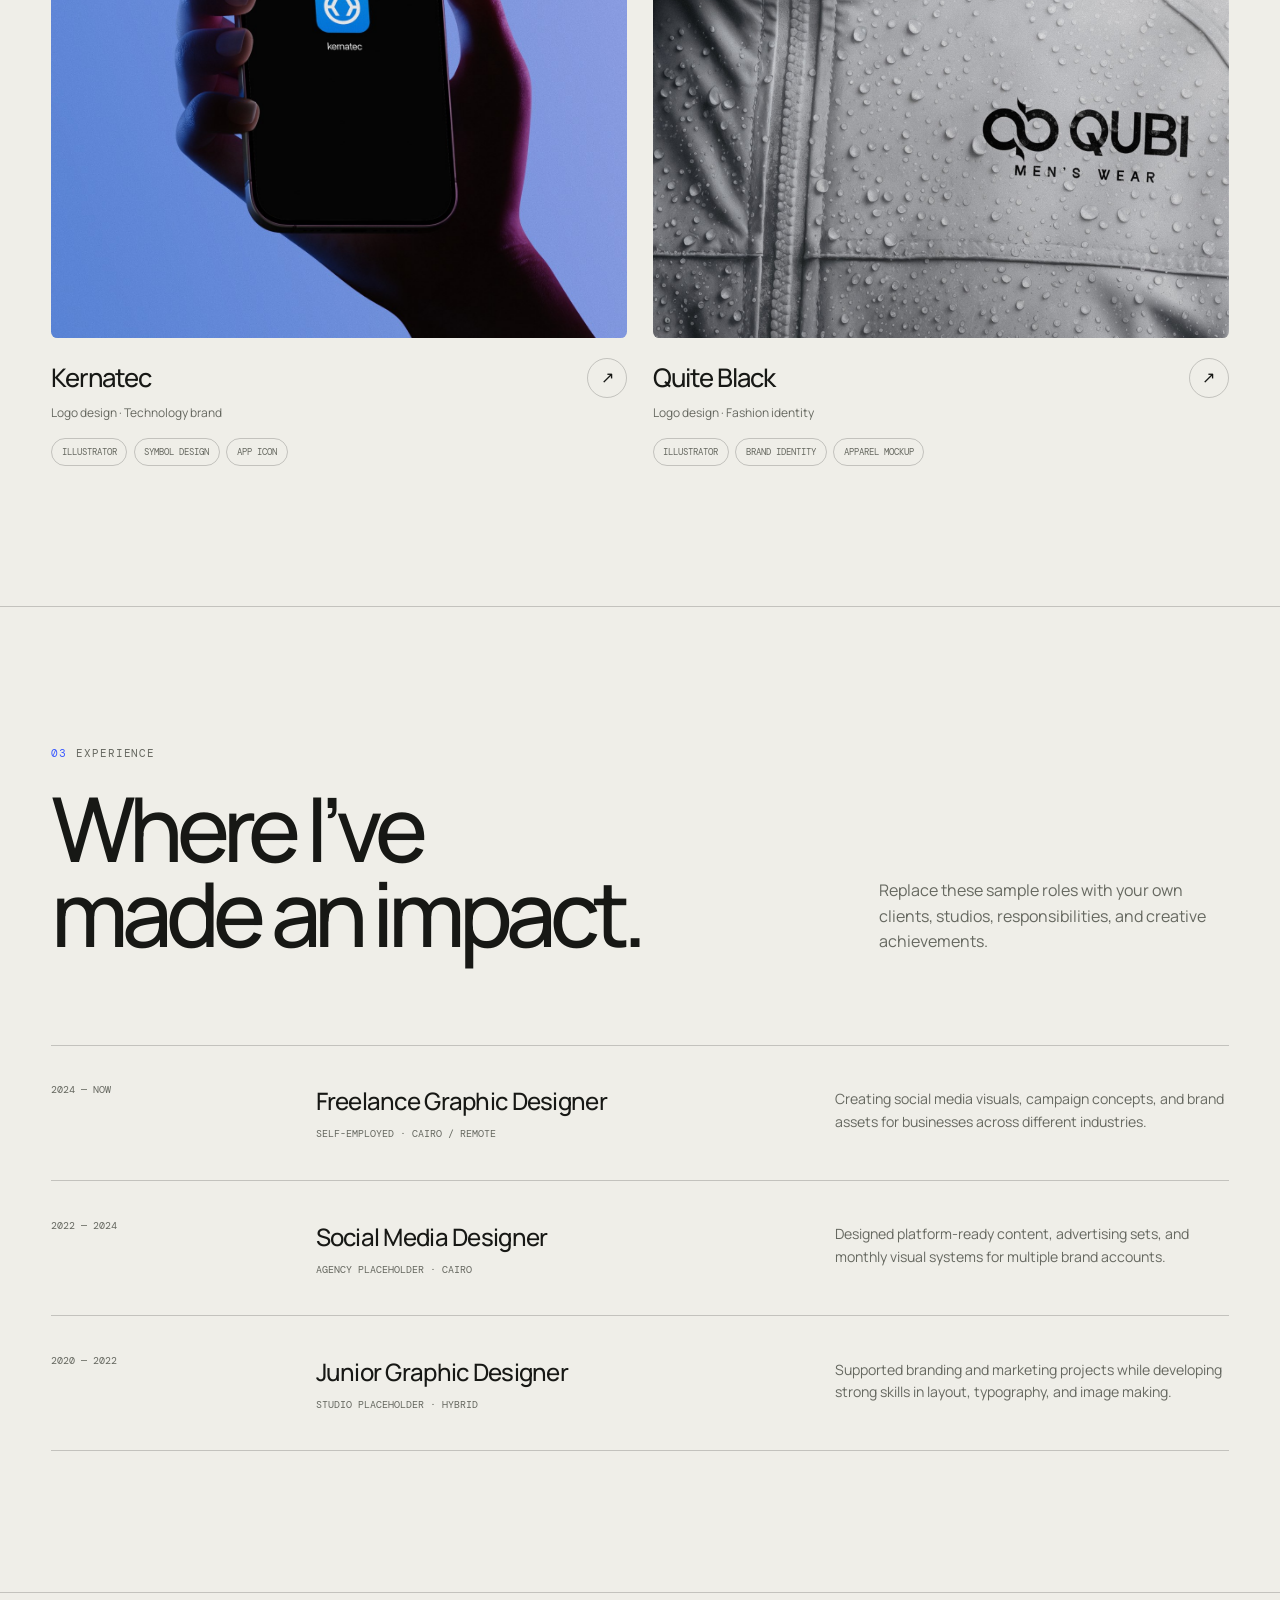
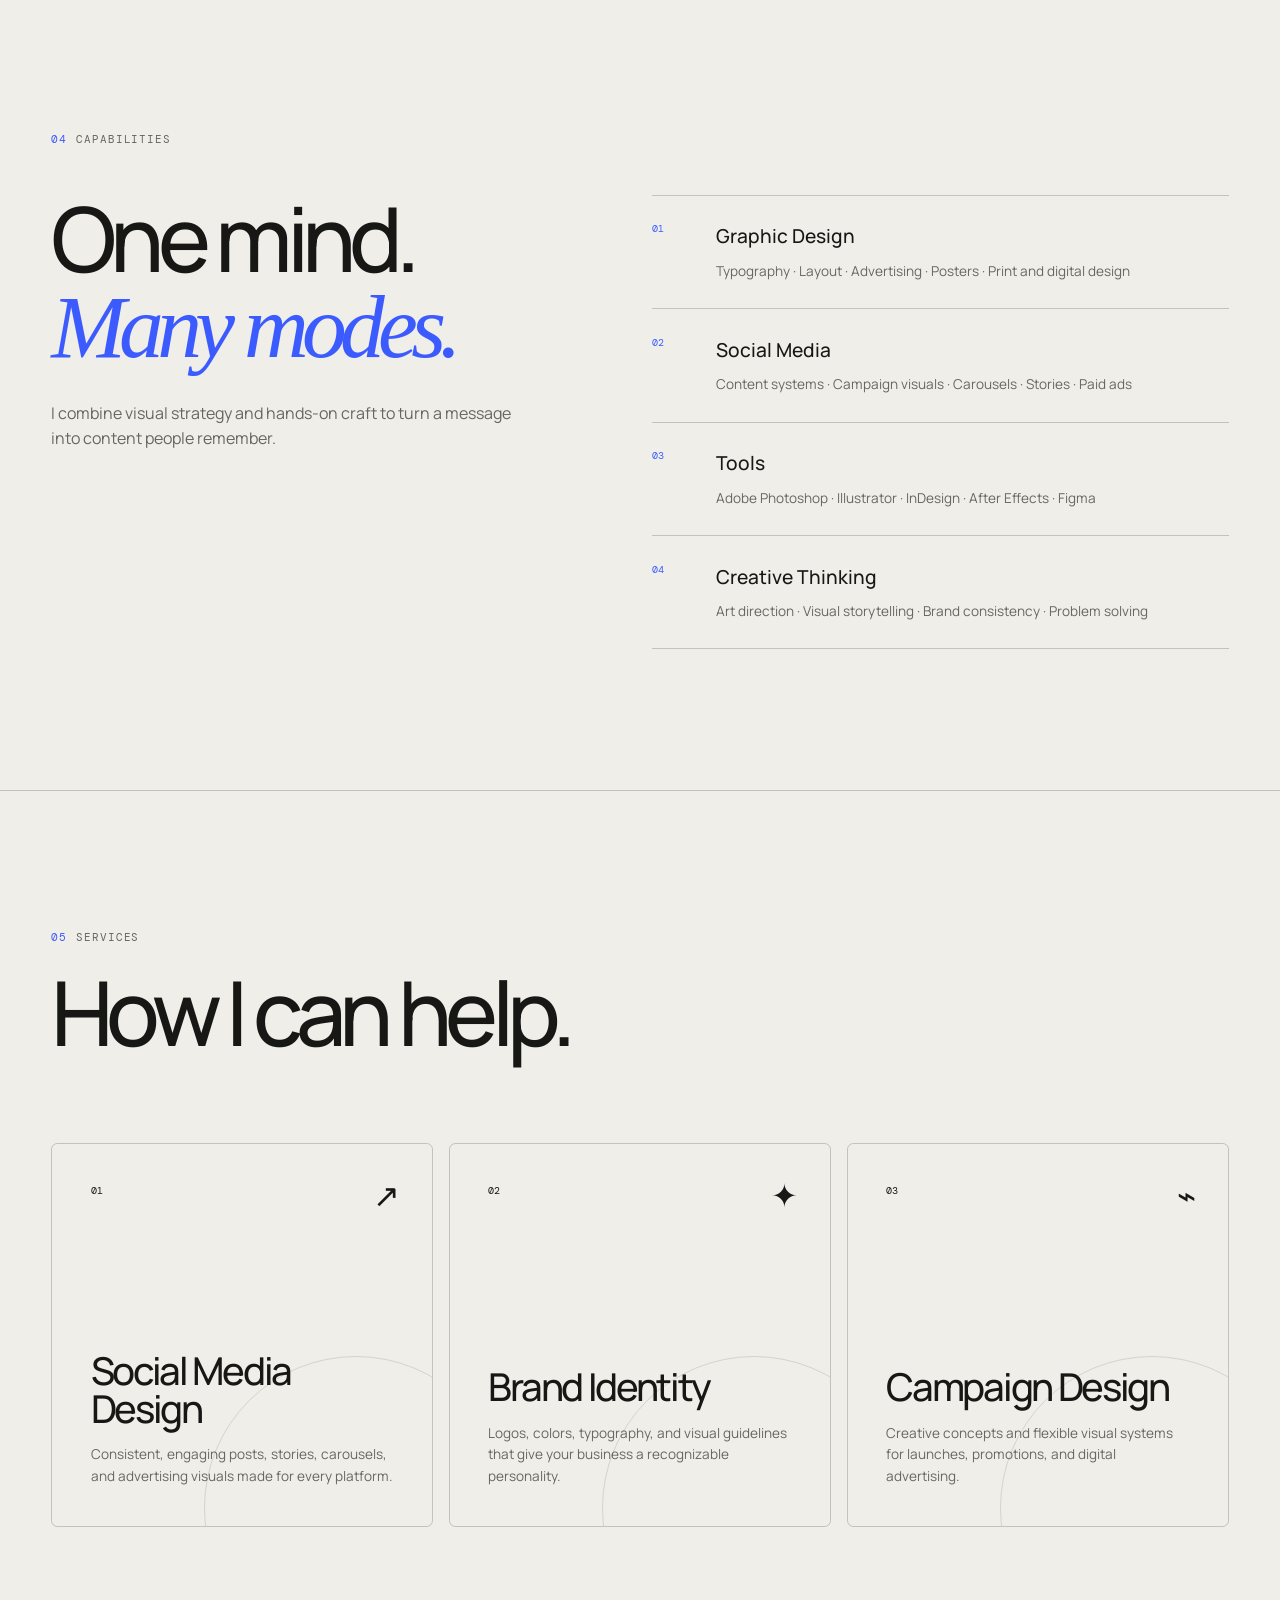
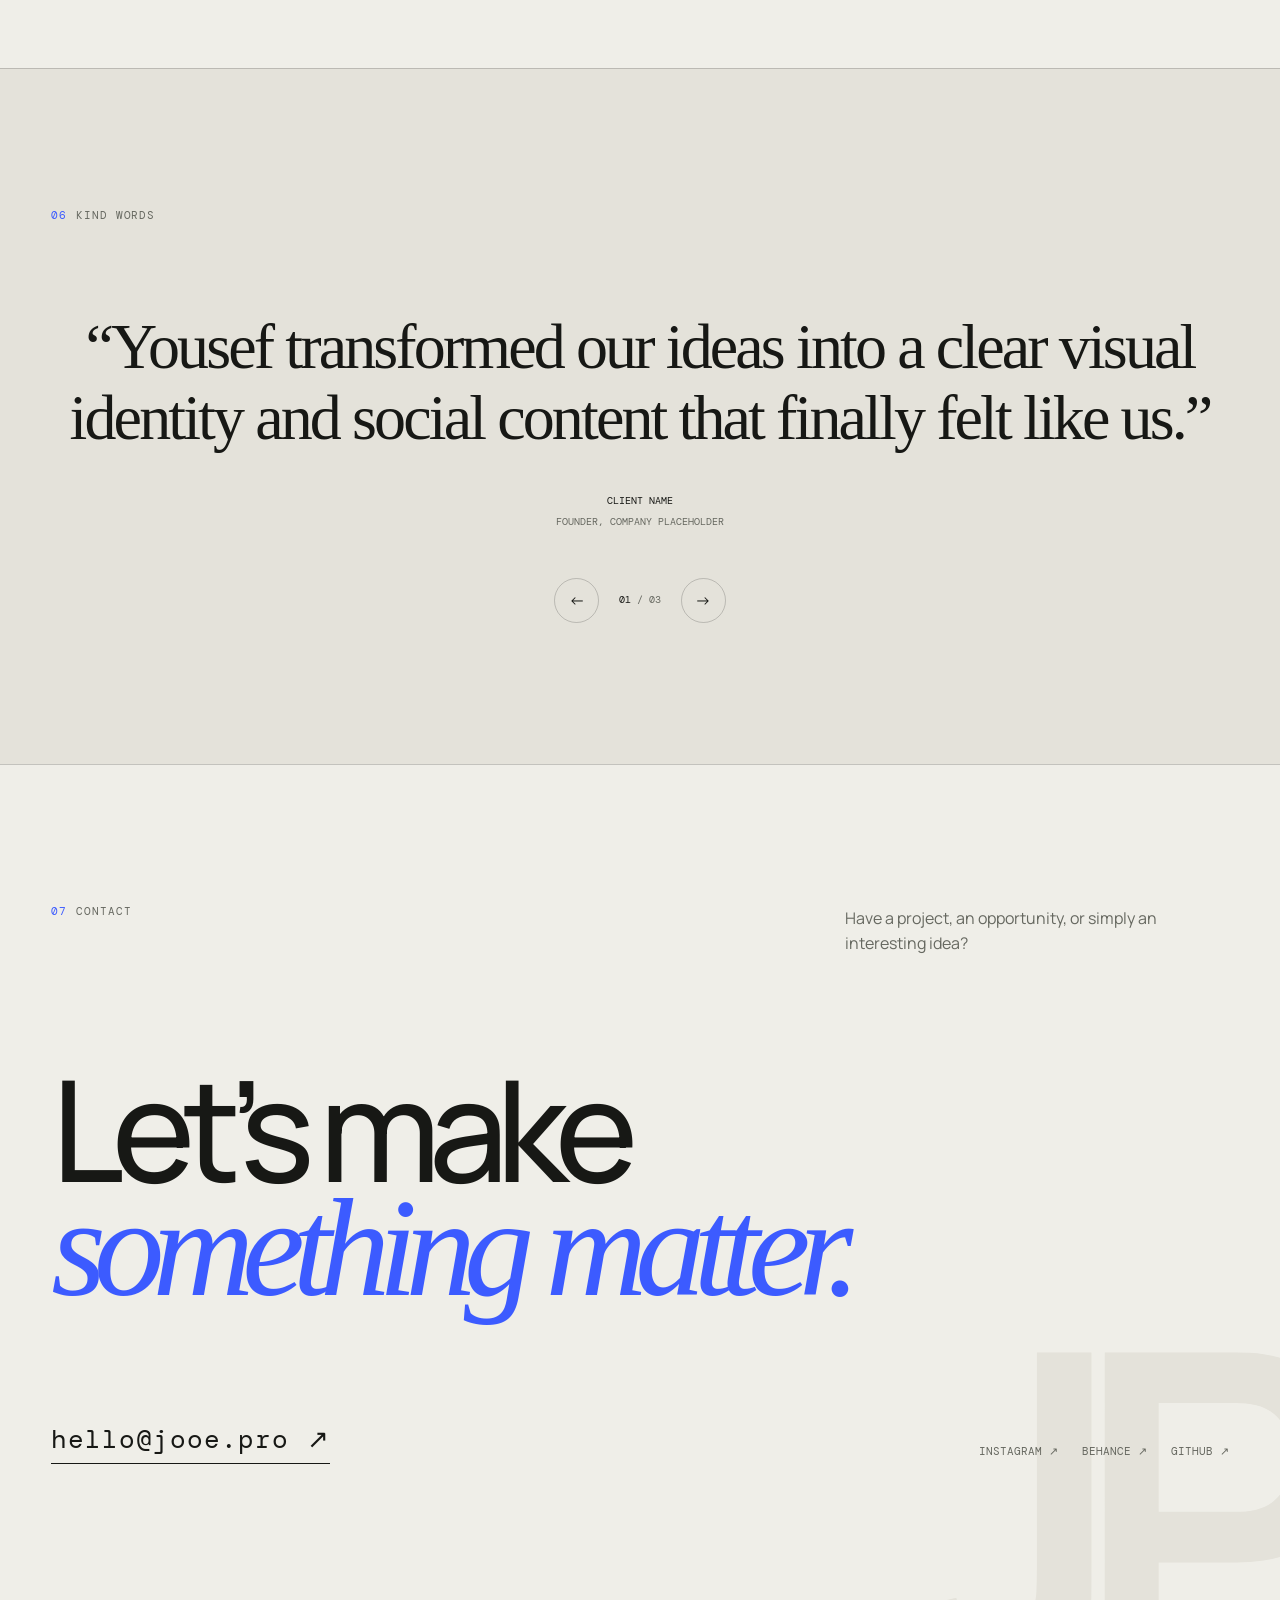
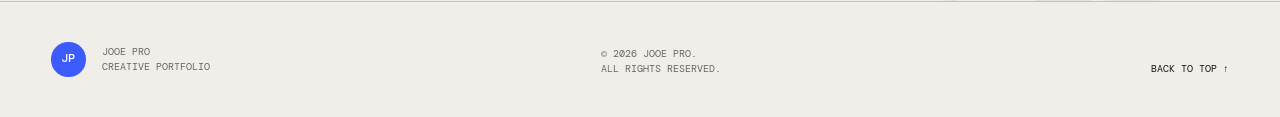
==== commit 6bec70d9: "Add files via upload" ====
--- a/index.html
+++ b/index.html
@@ -107,7 +107,7 @@
         </div>
 
         <div class="hero-orbit" aria-hidden="true">
-          <div class="orbit-copy">DESIGN · CODE · IDEAS · MOTION · </div>
+          <div class="orbit-copy">DESIGN · LOGOS · IDEAS · IDENTITIES · </div>
           <div class="orbit-center">JP</div>
         </div>
 
@@ -146,112 +146,100 @@
             <div class="section-kicker"><span>02</span>Selected work</div>
             <h2 id="work-title">A few things<br />I’ve made.</h2>
           </div>
-          <p>Six editable project placeholders for social campaigns, brand identities, and visual content.</p>
+          <p>Six selected identity projects spanning technology, digital products, personal brands, and fashion.</p>
         </div>
 
         <div class="filter-bar reveal" role="group" aria-label="Filter projects">
           <button class="filter-button is-active" type="button" data-filter="all" aria-pressed="true">All <sup>06</sup></button>
-          <button class="filter-button" type="button" data-filter="social" aria-pressed="false">Social Media <sup>03</sup></button>
-          <button class="filter-button" type="button" data-filter="branding" aria-pressed="false">Branding <sup>02</sup></button>
-          <button class="filter-button" type="button" data-filter="campaign" aria-pressed="false">Campaigns <sup>01</sup></button>
+          <button class="filter-button" type="button" data-filter="logo" aria-pressed="false">Logo Design <sup>06</sup></button>
+          <button class="filter-button" type="button" data-filter="digital" aria-pressed="false">Digital Branding <sup>04</sup></button>
+          <button class="filter-button" type="button" data-filter="mockup" aria-pressed="false">Mockups <sup>05</sup></button>
         </div>
 
         <div class="project-grid">
-          <article class="project-card project-card-wide reveal" data-category="social">
-            <a href="#" aria-label="View Northstar social media campaign" data-placeholder-link>
-              <div class="project-visual visual-northstar">
-                <div class="mock-window">
-                  <span class="mock-logo">N/01</span>
-                  <div class="mock-chart"><i></i><i></i><i></i><i></i><i></i></div>
-                  <div class="mock-stat">84.6<small>Growth score</small></div>
-                </div>
+          <article class="project-card project-card-wide reveal" data-category="logo">
+            <a href="https://www.instagram.com/jooepro/p/DXKv1PnCMWP/" target="_blank" rel="noreferrer" aria-label="View Ali Ezzat logo design on Instagram">
+              <div class="project-visual">
+                <img class="project-cover" src="assets/projects/ali-ezzat.jpg" alt="Ali Ezzat AE monogram on a vibrant gradient background" />
                 <span class="project-index">01</span>
               </div>
               <div class="project-info">
-                <div><h3>Northstar Social Campaign</h3><p>Social media · Creative direction</p></div>
-                <p class="project-description">A bold visual campaign built to create a consistent voice and stronger engagement across social platforms.</p>
-                <span class="project-arrow" aria-hidden="true">↗</span>
-              </div>
-              <ul class="tag-list" aria-label="Tools used"><li>Photoshop</li><li>Illustrator</li><li>Art direction</li></ul>
-            </a>
-          </article>
-
-          <article class="project-card reveal" data-category="branding">
-            <a href="#" aria-label="View Nawa identity project" data-placeholder-link>
-              <div class="project-visual visual-nawa">
-                <span class="nawa-word">NAWA</span>
-                <span class="nawa-arabic" lang="ar">نواة</span>
+                <div><h3>Ali Ezzat</h3><p>Logo design · Personal identity</p></div>
+                <p class="project-description">A vibrant monogram identity combining the initials A and E into a sharp, modular mark with flexible gradient and monochrome applications.</p>
+                <span class="project-arrow" aria-hidden="true">↗</span>
+              </div>
+              <ul class="tag-list" aria-label="Tools used"><li>Illustrator</li><li>Logo design</li><li>Visual identity</li></ul>
+            </a>
+          </article>
+
+          <article class="project-card reveal" data-category="logo digital mockup">
+            <a href="https://www.behance.net/gallery/247792727/Referrals-Plus-logo-design-concept" target="_blank" rel="noreferrer" aria-label="View Referrals Plus logo design on Behance">
+              <div class="project-visual">
+                <img class="project-cover" src="assets/projects/referrals-plus.jpg" alt="Referrals Plus monogram over an orange and blue wave composition" loading="lazy" />
                 <span class="project-index">02</span>
               </div>
               <div class="project-info">
-                <div><h3>Nawa Brand Identity</h3><p>Logo design · Brand system</p></div>
-                <span class="project-arrow" aria-hidden="true">↗</span>
-              </div>
-              <ul class="tag-list" aria-label="Tools used"><li>Illustrator</li><li>Brand strategy</li></ul>
-            </a>
-          </article>
-
-          <article class="project-card reveal" data-category="social">
-            <a href="#" aria-label="View Afterdark social media series" data-placeholder-link>
-              <div class="project-visual visual-afterdark">
-                <span class="afterdark-a">A</span>
-                <span class="afterdark-title">AFTER<br />DARK</span>
-                <span class="afterdark-code">ISSUE_04 / 2026</span>
+                <div><h3>Referrals Plus</h3><p>Logo design · App identity</p></div>
+                <span class="project-arrow" aria-hidden="true">↗</span>
+              </div>
+              <ul class="tag-list" aria-label="Tools used"><li>Illustrator</li><li>Photoshop</li><li>Mockups</li></ul>
+            </a>
+          </article>
+
+          <article class="project-card reveal" data-category="logo digital mockup">
+            <a href="https://www.behance.net/gallery/247511863/Reflytic-logo-concept" target="_blank" rel="noreferrer" aria-label="View Reflytic logo design on Behance">
+              <div class="project-visual">
+                <img class="project-cover" src="assets/projects/reflytic.jpg" alt="Reflytic spiral logo in a purple abstract visual system" loading="lazy" />
                 <span class="project-index">03</span>
               </div>
               <div class="project-info">
-                <div><h3>Afterdark Content Series</h3><p>Social media · Editorial design</p></div>
-                <span class="project-arrow" aria-hidden="true">↗</span>
-              </div>
-              <ul class="tag-list" aria-label="Tools used"><li>Photoshop</li><li>Typography</li><li>Motion</li></ul>
-            </a>
-          </article>
-
-          <article class="project-card project-card-wide reveal" data-category="campaign">
-            <a href="#" aria-label="View Tidal Move advertising campaign" data-placeholder-link>
-              <div class="project-visual visual-tidal">
-                <div class="phone phone-one"><span>Good morning</span><b>Move with<br />your rhythm.</b><i></i></div>
-                <div class="phone phone-two"><span>Today</span><b>7,842</b><small>steps</small><div class="phone-ring"></div></div>
-                <span class="tidal-type">TIDAL / MOVE</span>
+                <div><h3>Reflytic</h3><p>Logo design · Digital identity</p></div>
+                <span class="project-arrow" aria-hidden="true">↗</span>
+              </div>
+              <ul class="tag-list" aria-label="Tools used"><li>Illustrator</li><li>Brand system</li><li>Digital application</li></ul>
+            </a>
+          </article>
+
+          <article class="project-card project-card-wide reveal" data-category="logo digital mockup">
+            <a href="https://www.behance.net/gallery/247510001/Tuflinx-Logo-concept" target="_blank" rel="noreferrer" aria-label="View Tuflinx logo design on Behance">
+              <div class="project-visual">
+                <img class="project-cover" src="assets/projects/tuflinx.jpg" alt="Tuflinx mobile interface and app identity mockup" loading="lazy" />
                 <span class="project-index">04</span>
               </div>
               <div class="project-info">
-                <div><h3>Tidal Move Campaign</h3><p>Advertising · Campaign design</p></div>
-                <p class="project-description">An energetic launch campaign translating a wellness brand into a flexible family of digital advertisements.</p>
-                <span class="project-arrow" aria-hidden="true">↗</span>
-              </div>
-              <ul class="tag-list" aria-label="Tools used"><li>Campaign design</li><li>Copy direction</li><li>Photoshop</li></ul>
-            </a>
-          </article>
-
-          <article class="project-card reveal" data-category="social">
-            <a href="#" aria-label="View Local Weather social content project" data-placeholder-link>
-              <div class="project-visual visual-weather">
-                <div class="weather-sun"></div>
-                <span class="weather-temp">28°</span>
-                <span class="weather-place">CAIRO<br />CLEAR</span>
+                <div><h3>Tuflinx</h3><p>Logo design · Digital brand</p></div>
+                <p class="project-description">A friendly adaptive wordmark and app identity for a bio-services website, supported by colorful digital touchpoints and interface applications.</p>
+                <span class="project-arrow" aria-hidden="true">↗</span>
+              </div>
+              <ul class="tag-list" aria-label="Tools used"><li>Illustrator</li><li>Photoshop</li><li>App branding</li></ul>
+            </a>
+          </article>
+
+          <article class="project-card reveal" data-category="logo digital mockup">
+            <a href="https://www.instagram.com/jooepro/p/DRXDqjpCKbX/" target="_blank" rel="noreferrer" aria-label="View Kernatec logo design on Instagram">
+              <div class="project-visual">
+                <img class="project-cover" src="assets/projects/kernatec.jpg" alt="Kernatec coding company logo shown as a mobile app icon" loading="lazy" />
                 <span class="project-index">05</span>
               </div>
               <div class="project-info">
-                <div><h3>Local Weather Stories</h3><p>Social content · Information design</p></div>
-                <span class="project-arrow" aria-hidden="true">↗</span>
-              </div>
-              <ul class="tag-list" aria-label="Tools used"><li>Illustration</li><li>Content design</li></ul>
-            </a>
-          </article>
-
-          <article class="project-card reveal" data-category="branding">
-            <a href="#" aria-label="View Common Ground campaign project" data-placeholder-link>
-              <div class="project-visual visual-common">
-                <span class="common-one">COMMON</span><span class="common-two">GROUND</span>
-                <div class="common-circle"></div>
+                <div><h3>Kernatec</h3><p>Logo design · Technology brand</p></div>
+                <span class="project-arrow" aria-hidden="true">↗</span>
+              </div>
+              <ul class="tag-list" aria-label="Tools used"><li>Illustrator</li><li>Symbol design</li><li>App icon</li></ul>
+            </a>
+          </article>
+
+          <article class="project-card reveal" data-category="logo mockup">
+            <a href="https://www.instagram.com/jooepro/p/DRXiqA3iCA6/" target="_blank" rel="noreferrer" aria-label="View Quite Black logo design on Instagram">
+              <div class="project-visual">
+                <img class="project-cover project-cover-portrait" src="assets/projects/quite-black.jpg" alt="Quite Black menswear logo applied to a monochrome jacket" loading="lazy" />
                 <span class="project-index">06</span>
               </div>
               <div class="project-info">
-                <div><h3>Common Ground Identity</h3><p>Branding · Digital design</p></div>
-                <span class="project-arrow" aria-hidden="true">↗</span>
-              </div>
-              <ul class="tag-list" aria-label="Tools used"><li>Art direction</li><li>Branding</li><li>Social</li></ul>
+                <div><h3>Quite Black</h3><p>Logo design · Fashion identity</p></div>
+                <span class="project-arrow" aria-hidden="true">↗</span>
+              </div>
+              <ul class="tag-list" aria-label="Tools used"><li>Illustrator</li><li>Brand identity</li><li>Apparel mockup</li></ul>
             </a>
           </article>
         </div>
@@ -351,7 +339,7 @@
           <div class="social-links" aria-label="Social media links">
             <a href="https://www.instagram.com/jooepro" target="_blank" rel="noreferrer">Instagram ↗</a>
             <a href="https://www.behance.net/jooepro" target="_blank" rel="noreferrer">Behance ↗</a>
-            <a href="https://github.com/ujooe" target="_blank" rel="noreferrer">GitHub ↗</a>
+            <a href="https://github.com/jooepro" target="_blank" rel="noreferrer">GitHub ↗</a>
           </div>
         </div>
       </section>
--- a/styles.css
+++ b/styles.css
@@ -760,6 +760,25 @@
   transform: translateX(100%);
 }
 
+.project-cover {
+  position: absolute;
+  inset: 0;
+  width: 100%;
+  height: 100%;
+  object-fit: cover;
+  object-position: center;
+  transition: transform 850ms var(--ease), filter 450ms ease;
+}
+
+.project-card a:hover .project-cover {
+  transform: scale(1.035);
+  filter: saturate(1.08);
+}
+
+.project-cover-portrait {
+  object-position: center 42%;
+}
+
 .project-index {
   position: absolute;
   top: 1rem;
